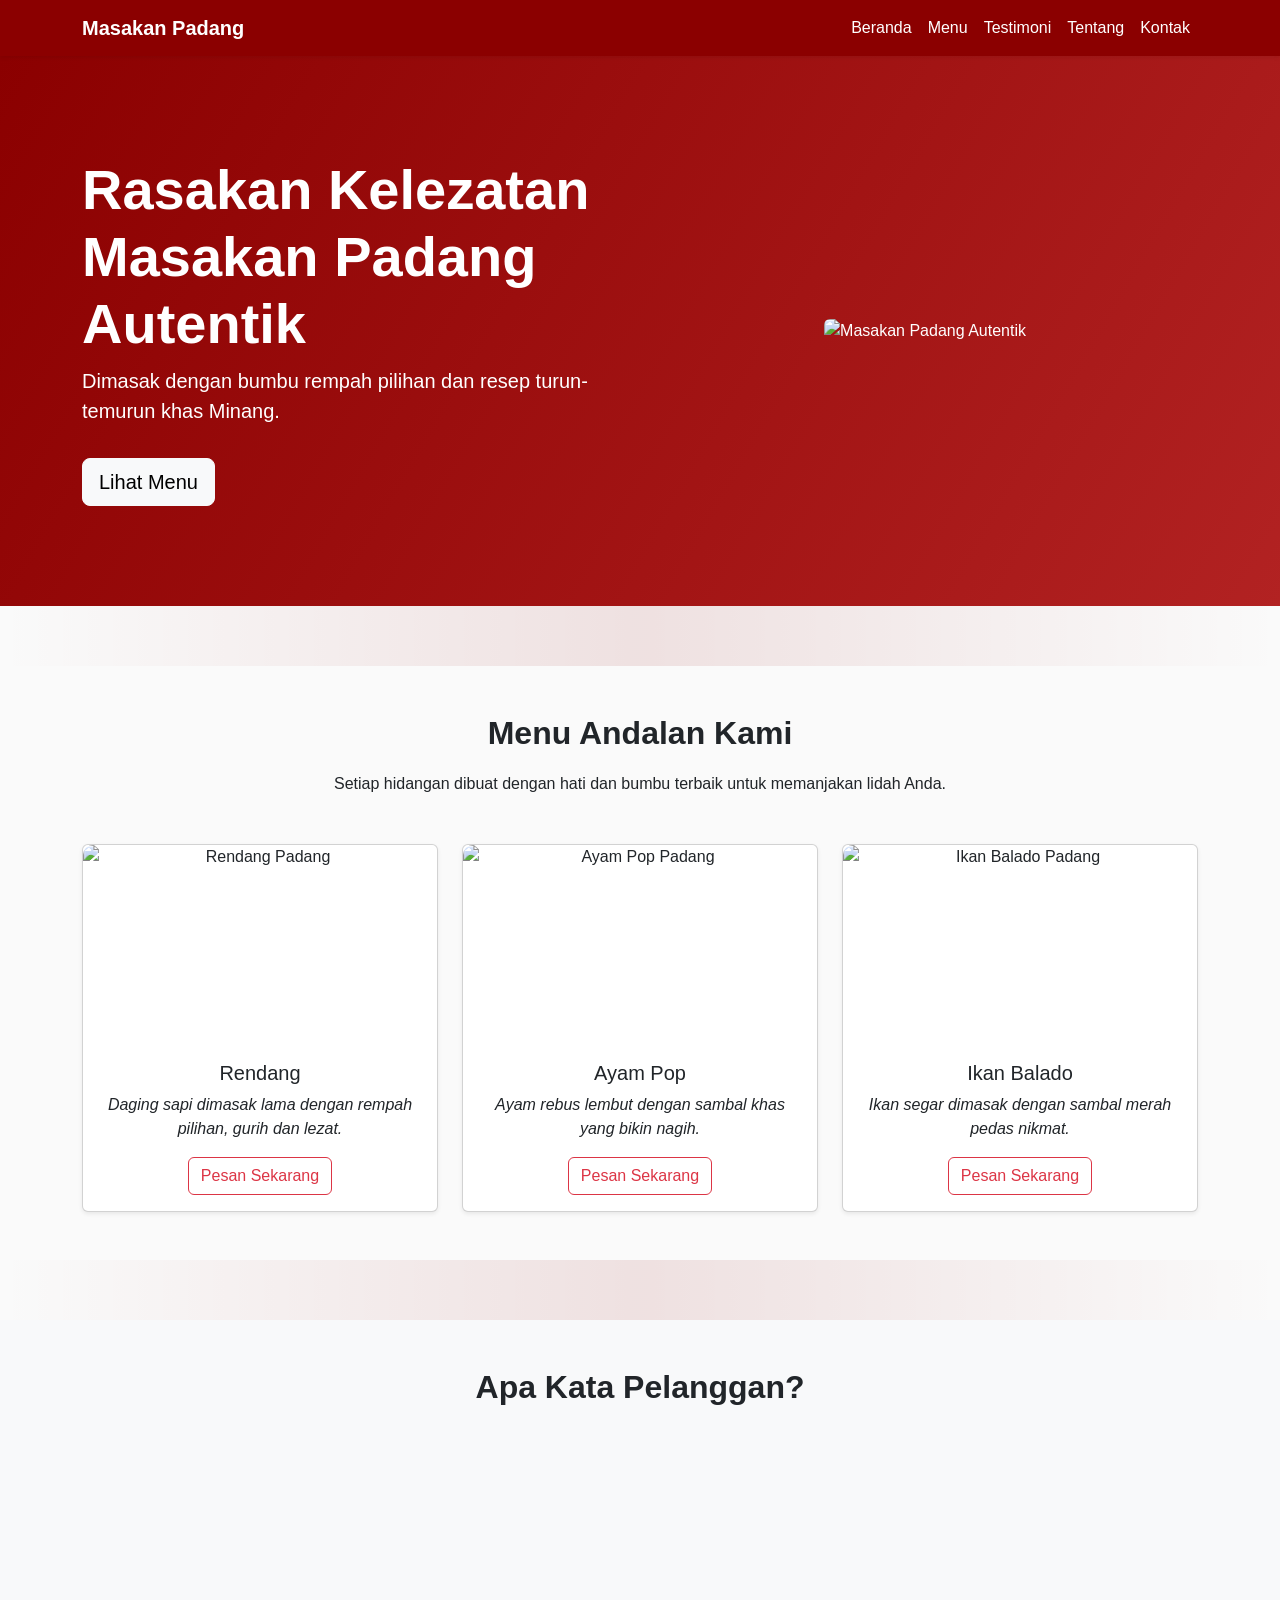
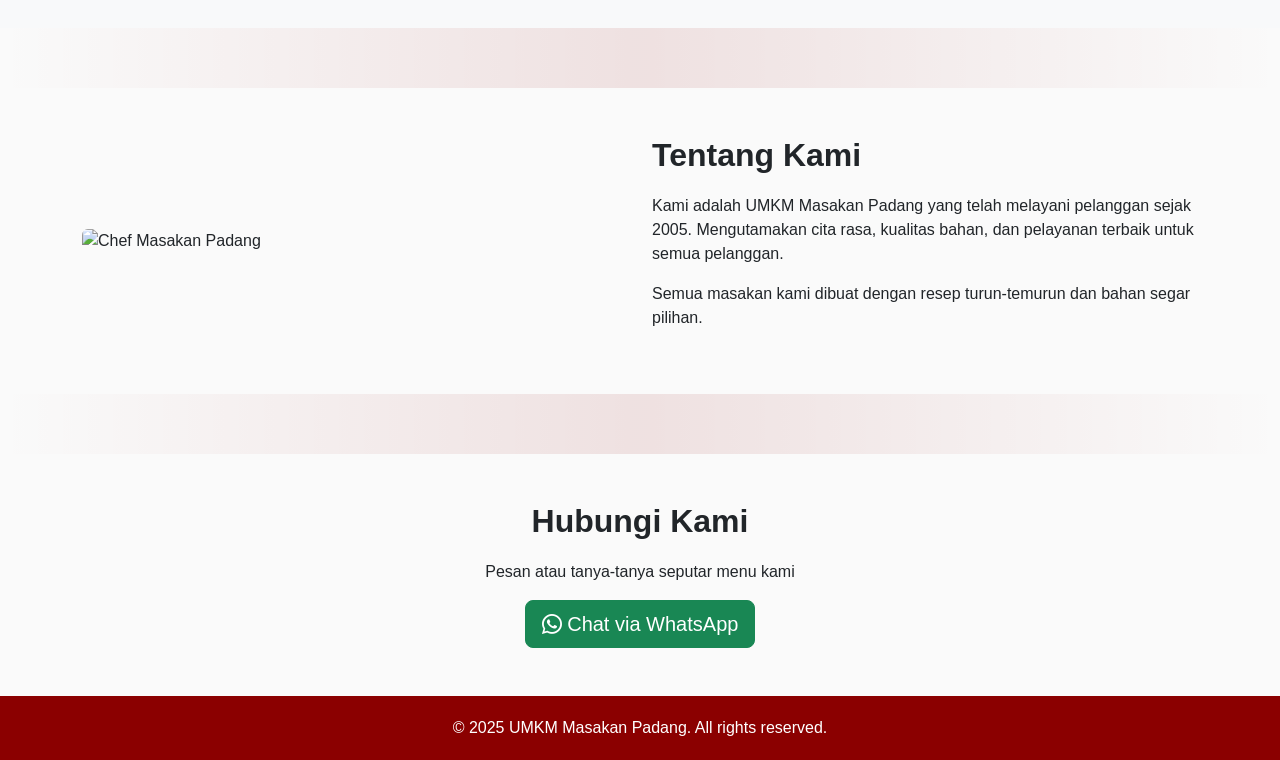
==== index.html @ 0a202708 "FRST COMMIT" ====
<!DOCTYPE html>
<html lang="id">
<head>
  <meta charset="UTF-8" />
  <meta name="viewport" content="width=device-width, initial-scale=1.0" />
  <title>Masakan Padang</title>

  <!-- Bootstrap CSS -->
  <link href="https://cdn.jsdelivr.net/npm/bootstrap@5.3.2/dist/css/bootstrap.min.css" rel="stylesheet" />
  <!-- Bootstrap Icons -->
  <link href="https://cdn.jsdelivr.net/npm/bootstrap-icons@1.11.1/font/bootstrap-icons.css" rel="stylesheet">
  <!-- AOS CSS -->
  <link href="https://cdn.jsdelivr.net/npm/aos@2.3.4/dist/aos.css" rel="stylesheet">

  <style>
    html, body {
      overflow-x: hidden;
      scroll-behavior: smooth;
    }

    body {
      font-family: "Segoe UI", Tahoma, Geneva, Verdana, sans-serif;
      background-color: #fafafa;
    }

    /* Navbar */
    .navbar {
      background-color: #8b0000;
    }
    .navbar-brand, .nav-link {
      color: #fff !important;
      font-weight: 500;
    }
    .navbar-nav .nav-link:hover {
      color: #ffd700 !important;
    }

    /* Hero */
    .hero {
      padding: 100px 0;
      background: linear-gradient(120deg, #8b0000, #b22222);
      color: white;
    }
    .hero img {
      animation: float 4s ease-in-out infinite;
    }
    @keyframes float {
      0% { transform: translateY(0); }
      50% { transform: translateY(-15px); }
      100% { transform: translateY(0); }
    }

    /* Section Title */
    .section-title {
      font-weight: 700;
      margin-bottom: 20px;
    }

    /* Menu Card */
    .menu-card {
      transition: transform 0.3s ease, box-shadow 0.3s ease;
    }
    .menu-card:hover {
      transform: translateY(-10px);
      box-shadow: 0 10px 20px rgba(0,0,0,0.2);
    }
    .menu-card img {
      border-radius: 10px;
      object-fit: cover;
      height: 200px;
    }

    /* Testimoni */
    .card p {
      font-style: italic;
    }

    /* Footer */
    footer {
      background-color: #8b0000;
      color: white;
      padding: 20px 0;
      text-align: center;
    }

    /* Section Divider */
    .divider {
      height: 60px;
      background: linear-gradient(to right, transparent, rgba(139, 0, 0, 0.1), transparent);
    }

    /* Floating WhatsApp Button */
    .wa-floating {
  position: fixed;
  bottom: 20px;
  right: 20px;
  background-color: #25d366;
  color: white;
  font-size: 28px;
  width: 55px;
  height: 55px;
  border-radius: 50%;
  display: flex;
  align-items: center;
  justify-content: center;
  box-shadow: 0 4px 12px rgba(0,0,0,0.2);
  text-decoration: none;
  z-index: 9999;
  opacity: 0;
  transform: translateY(20px);
  transition: all 0.3s ease;
}

/* Hover effect */
.wa-floating:hover {
  background-color: #20b858;
  transform: scale(1.05);
}

/* Tampilkan tombol */
.wa-floating.show {
  opacity: 1;
  transform: translateY(0);
}

/* Responsif */
@media (max-width: 576px) {
  .wa-floating {
    width: 48px;
    height: 48px;
    font-size: 24px;
    bottom: 15px;
    right: 15px;
  }
}
  </style>
</head>
<body>

<!-- Navbar -->
<nav class="navbar navbar-expand-lg navbar-dark shadow-sm sticky-top">
  <div class="container">
    <a class="navbar-brand fw-bold" href="#home">Masakan Padang</a>
    <button class="navbar-toggler" type="button" data-bs-toggle="collapse" data-bs-target="#navbarNav">
      <span class="navbar-toggler-icon"></span>
    </button>
    <div class="collapse navbar-collapse" id="navbarNav">
      <ul class="navbar-nav ms-auto">
        <li class="nav-item"><a class="nav-link" href="#home">Beranda</a></li>
        <li class="nav-item"><a class="nav-link" href="#menu">Menu</a></li>
        <li class="nav-item"><a class="nav-link" href="#testimoni">Testimoni</a></li>
        <li class="nav-item"><a class="nav-link" href="#about">Tentang</a></li>
        <li class="nav-item"><a class="nav-link" href="#contact">Kontak</a></li>
      </ul>
    </div>
  </div>
</nav>

<!-- Hero Section -->
<section class="hero text-center" id="home">
  <div class="container">
    <div class="row align-items-center">
      <div class="col-lg-6 text-lg-start" data-aos="fade-up">
        <h1 class="fw-bold display-4">Rasakan Kelezatan Masakan Padang Autentik</h1>
        <p class="lead">Dimasak dengan bumbu rempah pilihan dan resep turun-temurun khas Minang.</p>
        <a href="#menu" class="btn btn-light btn-lg mt-3">Lihat Menu</a>
      </div>
      <div class="col-lg-6 mt-4 mt-lg-0" data-aos="fade-up" data-aos-delay="200">
        <img src="https://media.indozone.id/crop/photo/p2/94/2025/04/10/download-1241873040.jpg" alt="Masakan Padang Autentik" class="img-fluid rounded" loading="lazy" />
      </div>
    </div>
  </div>
</section>

<div class="divider"></div>

<!-- Menu Section -->
<section class="py-5" id="menu">
  <div class="container text-center">
    <h2 class="section-title" data-aos="fade-up">Menu Andalan Kami</h2>
    <p class="mb-5" data-aos="fade-up" data-aos-delay="150">Setiap hidangan dibuat dengan hati dan bumbu terbaik untuk memanjakan lidah Anda.</p>
    <div class="row g-4">
      <div class="col-md-4" data-aos="zoom-in">
        <div class="card menu-card shadow-sm">
          <img src="https://www.dapurkobe.co.id/wp-content/uploads/rendang-daging.jpg" class="card-img-top" alt="Rendang Padang" loading="lazy" />
          <div class="card-body">
            <h5 class="card-title">Rendang</h5>
            <p class="card-text">Daging sapi dimasak lama dengan rempah pilihan, gurih dan lezat.</p>
            <a href="https://wa.me/628123456789?text=Halo%20saya%20ingin%20pesan%20Rendang" target="_blank" class="btn btn-outline-danger">Pesan Sekarang</a>
          </div>
        </div>
      </div>
      <div class="col-md-4" data-aos="zoom-in" data-aos-delay="200">
        <div class="card menu-card shadow-sm">
          <img src="https://www.olx.co.id/news/wp-content/uploads/2024/07/shutterstock_2208245599-scaled.jpg" class="card-img-top" alt="Ayam Pop Padang" loading="lazy" />
          <div class="card-body">
            <h5 class="card-title">Ayam Pop</h5>
            <p class="card-text">Ayam rebus lembut dengan sambal khas yang bikin nagih.</p>
            <a href="https://wa.me/628123456789?text=Halo%20saya%20ingin%20pesan%20Ayam%20Pop" target="_blank" class="btn btn-outline-danger">Pesan Sekarang</a>
          </div>
        </div>
      </div>
      <div class="col-md-4" data-aos="zoom-in" data-aos-delay="400">
        <div class="card menu-card shadow-sm">
          <img src="https://howtobali.com/food/wp-content/uploads/sites/5/2022/05/how-bali-traditional-indonesian-culinary-food-makanan-balado-fish-800x600-1.jpg" class="card-img-top" alt="Ikan Balado Padang" loading="lazy" />
          <div class="card-body">
            <h5 class="card-title">Ikan Balado</h5>
            <p class="card-text">Ikan segar dimasak dengan sambal merah pedas nikmat.</p>
            <a href="https://wa.me/628123456789?text=Halo%20saya%20ingin%20pesan%20Ikan%20Balado" target="_blank" class="btn btn-outline-danger">Pesan Sekarang</a>
          </div>
        </div>
      </div>
    </div>
  </div>
</section>

<div class="divider"></div>

<!-- Testimoni Section -->
<section class="py-5 bg-light" id="testimoni">
  <div class="container text-center">
    <h2 class="section-title" data-aos="fade-up">Apa Kata Pelanggan?</h2>
    <div class="row g-4 mt-4">
      <div class="col-md-4" data-aos="flip-left">
        <div class="card shadow-sm p-3">
          <p>"Rasanya autentik banget, bikin kangen kampung halaman."</p>
          <h6 class="fw-bold">- Andi</h6>
        </div>
      </div>
      <div class="col-md-4" data-aos="flip-left" data-aos-delay="200">
        <div class="card shadow-sm p-3">
          <p>"Rendangnya juara! Empuk dan bumbunya meresap sempurna."</p>
          <h6 class="fw-bold">- Siti</h6>
        </div>
      </div>
      <div class="col-md-4" data-aos="flip-left" data-aos-delay="400">
        <div class="card shadow-sm p-3">
          <p>"Pelayanan cepat, harga terjangkau, rasa bintang lima."</p>
          <h6 class="fw-bold">- Budi</h6>
        </div>
      </div>
    </div>
  </div>
</section>

<div class="divider"></div>

<!-- About Section -->
<section class="py-5" id="about">
  <div class="container">
    <div class="row align-items-center">
      <div class="col-lg-6 mb-4 mb-lg-0" data-aos="fade-up">
        <img src="https://venuemagz.com/wp-content/uploads/2023/03/Menara-Peninsula-Hotel-scaled-800x533_c.jpg" alt="Chef Masakan Padang" class="img-fluid rounded" loading="lazy" />
      </div>
      <div class="col-lg-6" data-aos="fade-up" data-aos-delay="200">
        <h2 class="section-title">Tentang Kami</h2>
        <p>Kami adalah UMKM Masakan Padang yang telah melayani pelanggan sejak 2005. Mengutamakan cita rasa, kualitas bahan, dan pelayanan terbaik untuk semua pelanggan.</p>
        <p>Semua masakan kami dibuat dengan resep turun-temurun dan bahan segar pilihan.</p>
      </div>
    </div>
  </div>
</section>

<div class="divider"></div>

<!-- Contact Section -->
<section class="py-5" id="contact">
  <div class="container text-center">
    <h2 class="section-title" data-aos="fade-up">Hubungi Kami</h2>
    <p data-aos="fade-up" data-aos-delay="200">Pesan atau tanya-tanya seputar menu kami</p>
    <a href="https://wa.me/628123456789" class="btn btn-success btn-lg" target="_blank" data-aos="zoom-in">
      <i class="bi bi-whatsapp"></i> Chat via WhatsApp
    </a>
  </div>
</section>

<!-- Footer -->
<footer>
  <p class="mb-0">&copy; 2025 UMKM Masakan Padang. All rights reserved.</p>
</footer>

<!-- Floating WhatsApp Icon -->
<a href="https://wa.me/628123456789" 
   class="wa-floating" 
   target="_blank" 
   aria-label="WhatsApp Chat" 
   id="waButton">
  <i class="bi bi-whatsapp"></i>
</a>

<!-- Script -->
<script src="https://cdn.jsdelivr.net/npm/bootstrap@5.3.2/dist/js/bootstrap.bundle.min.js"></script>
<script src="https://cdn.jsdelivr.net/npm/aos@2.3.4/dist/aos.js"></script>
<script>
  // Inisialisasi AOS
  AOS.init({
    duration: 1000,
    once: false
  });

  // Ambil elemen
const waButton = document.getElementById('waButton');
const heroSection = document.querySelector('.hero');

// Fungsi cek posisi scroll
function toggleWAButton() {
  const heroBottom = heroSection.offsetTop + heroSection.offsetHeight;
  if (window.scrollY > heroBottom - 80) {
    waButton.classList.add('show'); // muncul
  } else {
    waButton.classList.remove('show'); // sembunyi
  }
}

// Jalankan saat scroll & saat load
window.addEventListener('scroll', toggleWAButton);
window.addEventListener('load', toggleWAButton);
</script>
</body>
</html>
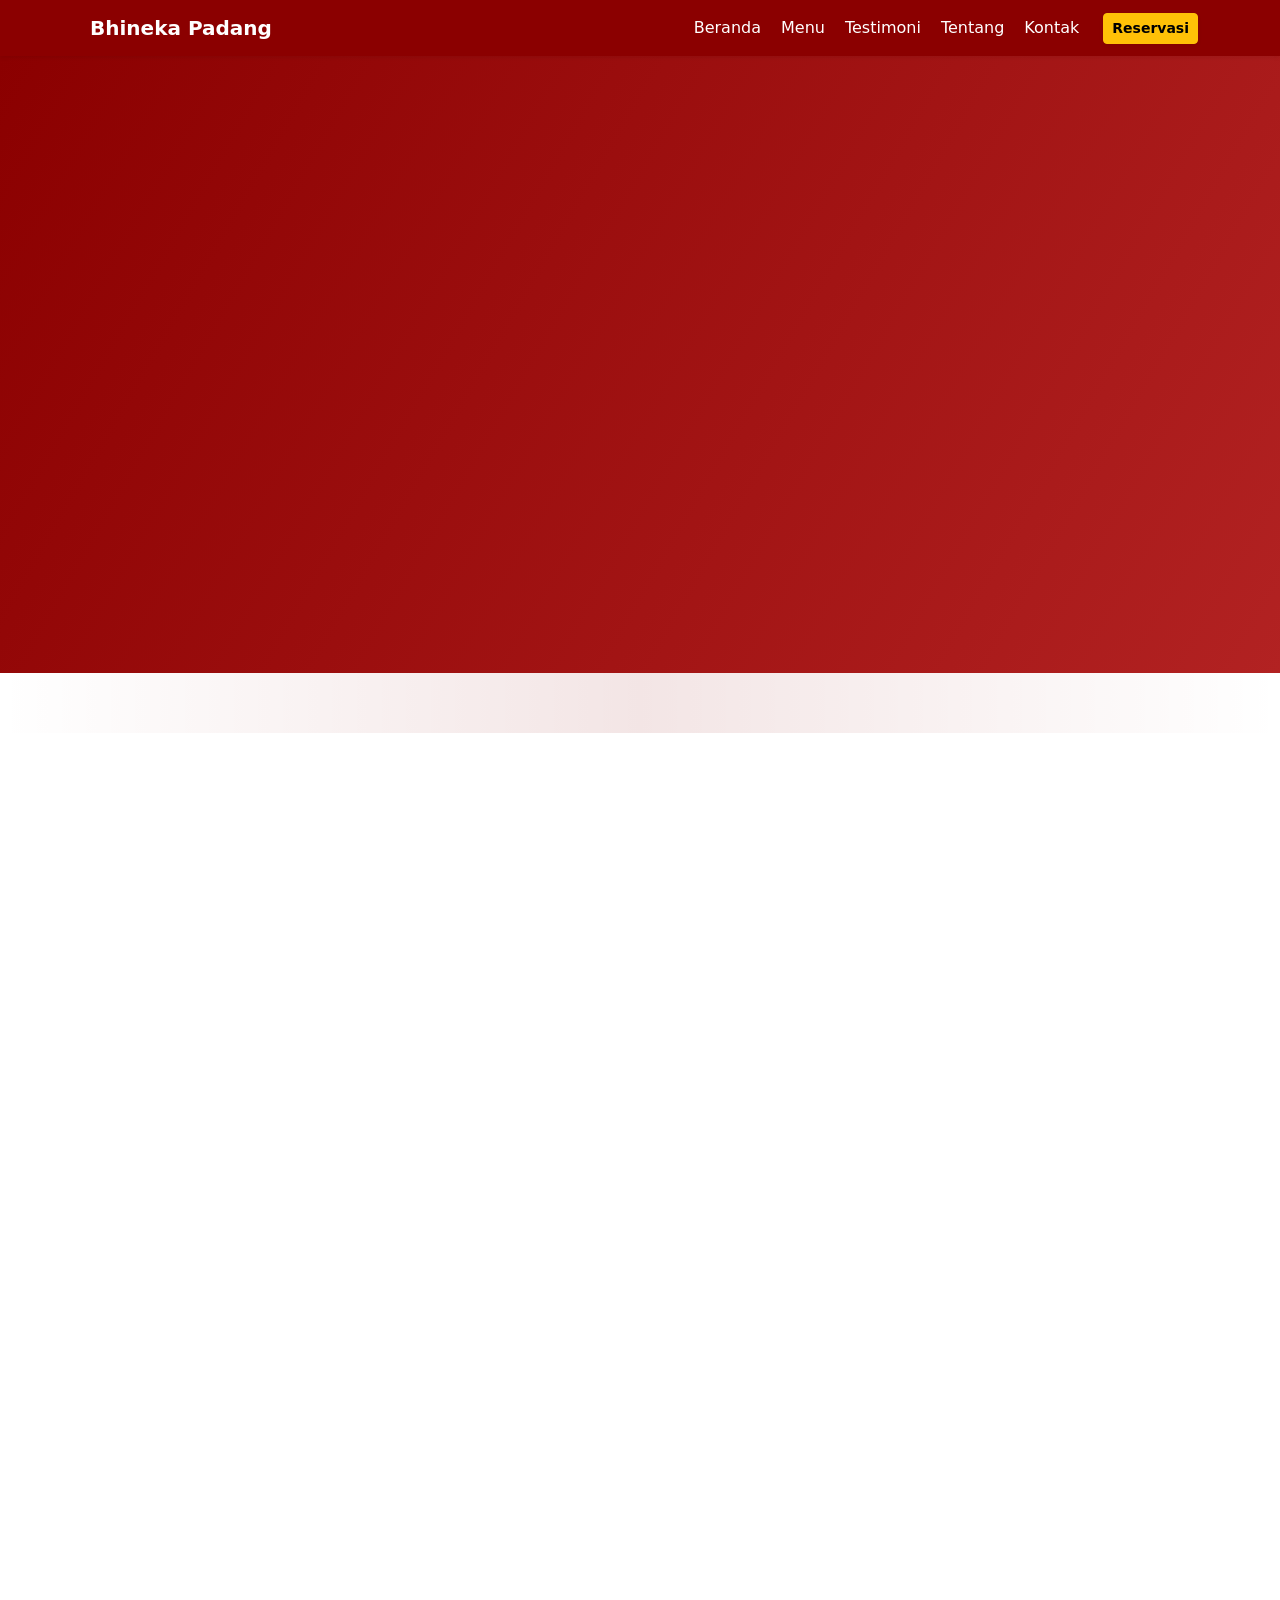
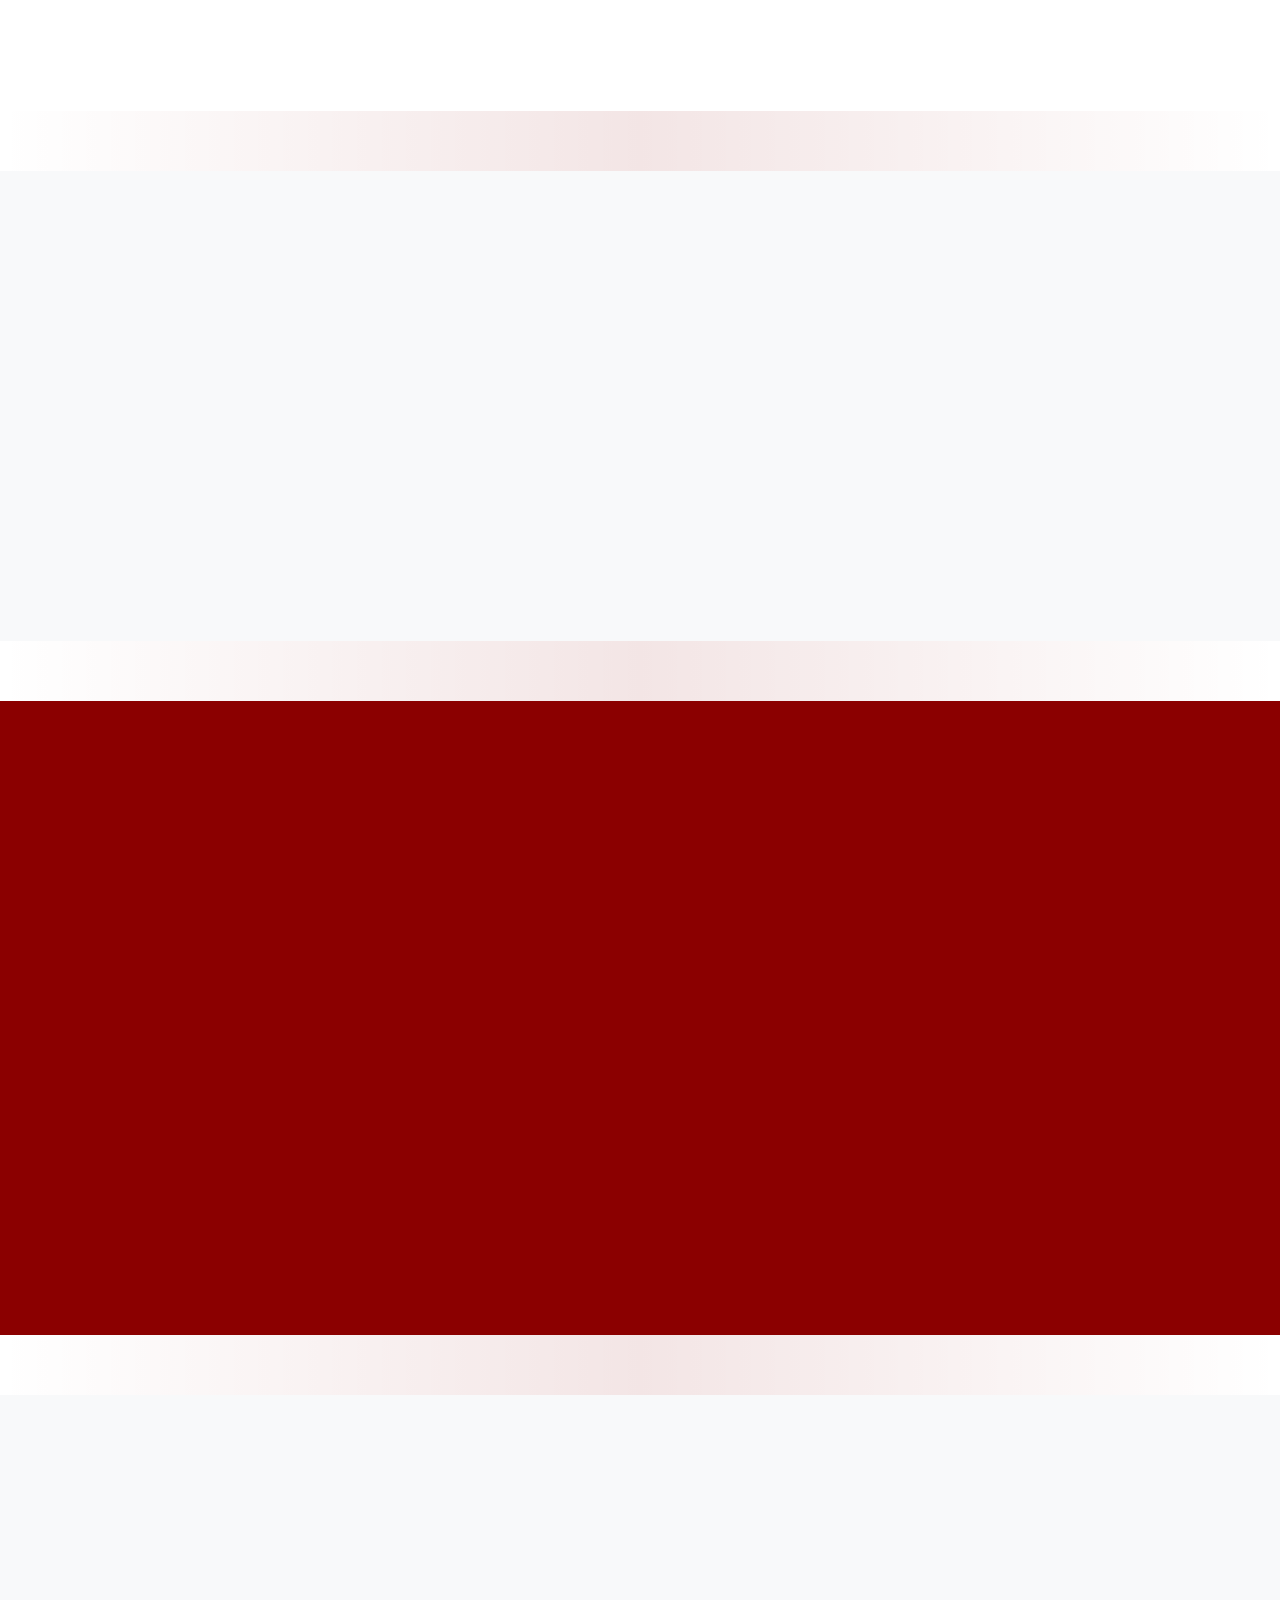
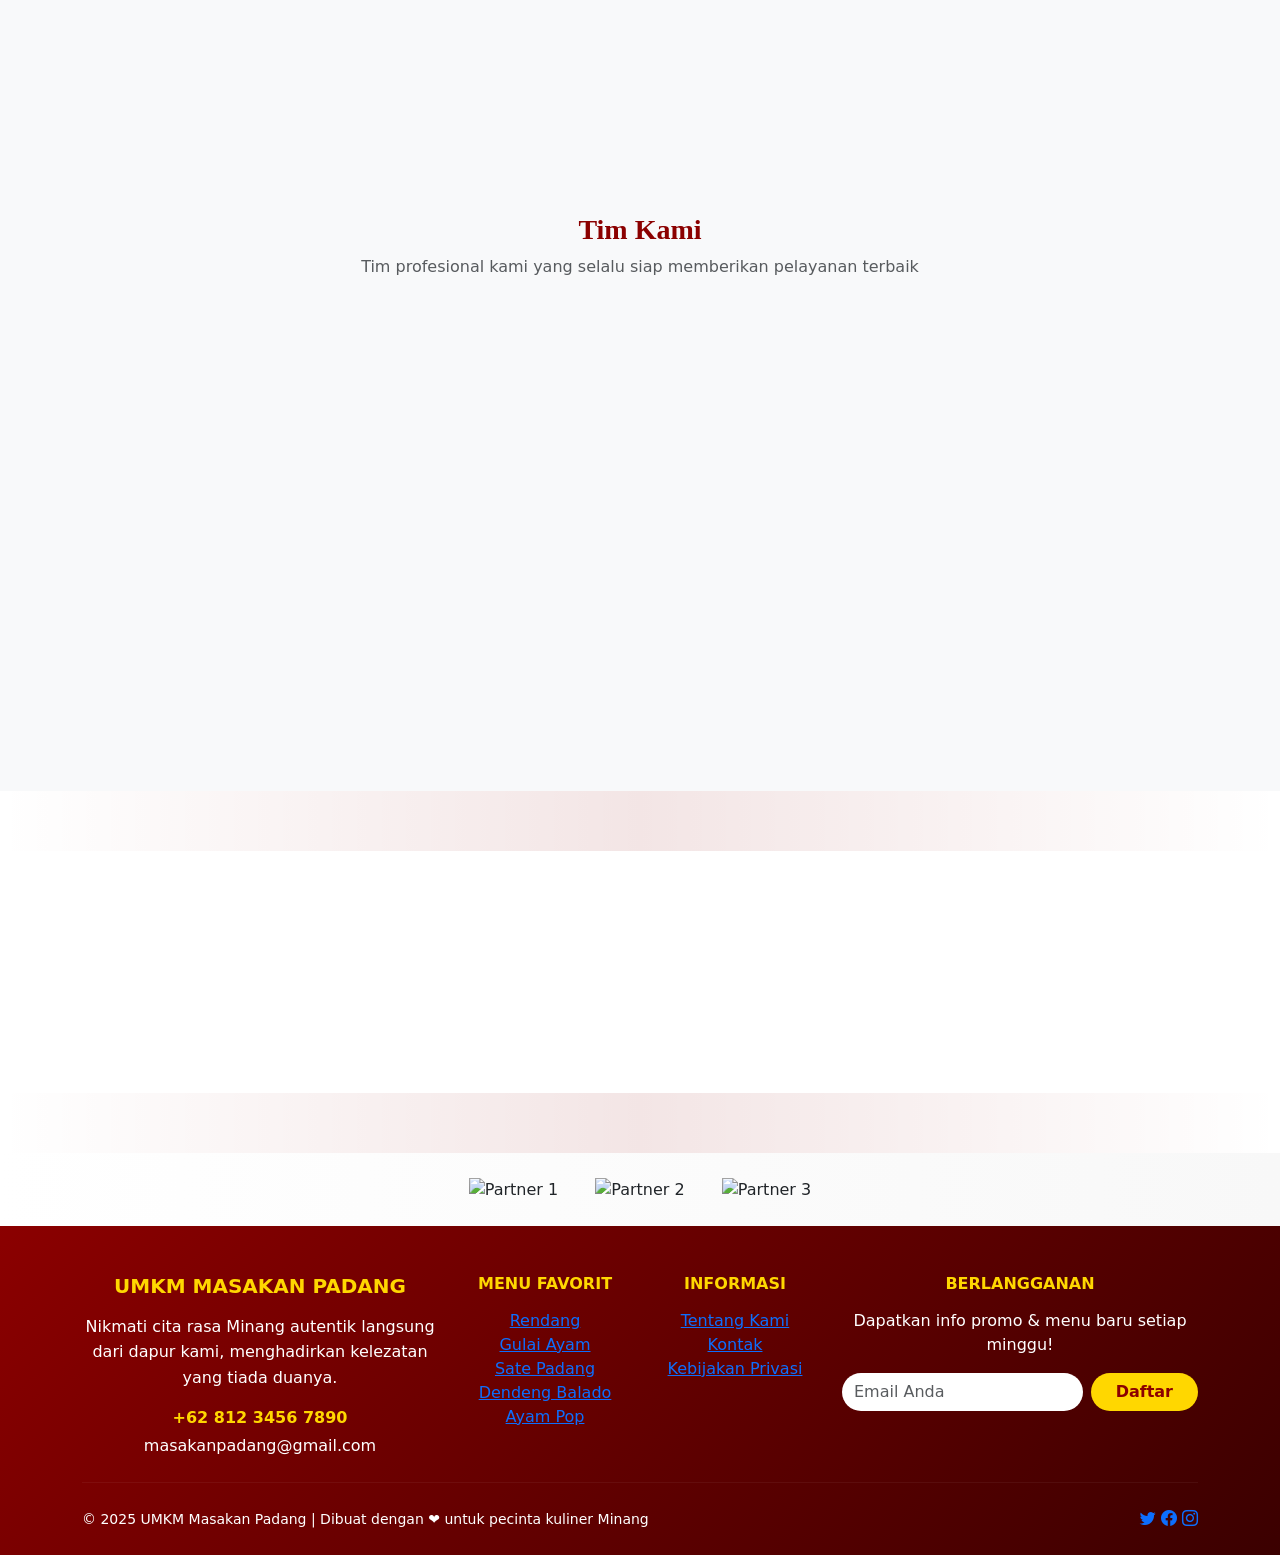
==== commit 0ada7131: "Create index.html" ====
--- a/index.html
+++ b/index.html
@@ -1,320 +1,506 @@
-<!DOCTYPE html>
-<html lang="id">
-<head>
-  <meta charset="UTF-8" />
-  <meta name="viewport" content="width=device-width, initial-scale=1.0" />
-  <title>Masakan Padang</title>
-
-  <!-- Bootstrap CSS -->
-  <link href="https://cdn.jsdelivr.net/npm/bootstrap@5.3.2/dist/css/bootstrap.min.css" rel="stylesheet" />
-  <!-- Bootstrap Icons -->
-  <link href="https://cdn.jsdelivr.net/npm/bootstrap-icons@1.11.1/font/bootstrap-icons.css" rel="stylesheet">
-  <!-- AOS CSS -->
-  <link href="https://cdn.jsdelivr.net/npm/aos@2.3.4/dist/aos.css" rel="stylesheet">
-
-  <style>
-    html, body {
-      overflow-x: hidden;
-      scroll-behavior: smooth;
-    }
-
-    body {
-      font-family: "Segoe UI", Tahoma, Geneva, Verdana, sans-serif;
-      background-color: #fafafa;
-    }
-
-    /* Navbar */
-    .navbar {
-      background-color: #8b0000;
-    }
-    .navbar-brand, .nav-link {
-      color: #fff !important;
-      font-weight: 500;
-    }
-    .navbar-nav .nav-link:hover {
-      color: #ffd700 !important;
-    }
-
-    /* Hero */
-    .hero {
-      padding: 100px 0;
-      background: linear-gradient(120deg, #8b0000, #b22222);
-      color: white;
-    }
-    .hero img {
-      animation: float 4s ease-in-out infinite;
-    }
-    @keyframes float {
-      0% { transform: translateY(0); }
-      50% { transform: translateY(-15px); }
-      100% { transform: translateY(0); }
-    }
-
-    /* Section Title */
-    .section-title {
-      font-weight: 700;
-      margin-bottom: 20px;
-    }
-
-    /* Menu Card */
-    .menu-card {
-      transition: transform 0.3s ease, box-shadow 0.3s ease;
-    }
-    .menu-card:hover {
-      transform: translateY(-10px);
-      box-shadow: 0 10px 20px rgba(0,0,0,0.2);
-    }
-    .menu-card img {
-      border-radius: 10px;
-      object-fit: cover;
-      height: 200px;
-    }
-
-    /* Testimoni */
-    .card p {
-      font-style: italic;
-    }
-
-    /* Footer */
-    footer {
-      background-color: #8b0000;
-      color: white;
-      padding: 20px 0;
-      text-align: center;
-    }
-
-    /* Section Divider */
-    .divider {
-      height: 60px;
-      background: linear-gradient(to right, transparent, rgba(139, 0, 0, 0.1), transparent);
-    }
-
-    /* Floating WhatsApp Button */
-    .wa-floating {
-  position: fixed;
-  bottom: 20px;
-  right: 20px;
-  background-color: #25d366;
-  color: white;
-  font-size: 28px;
-  width: 55px;
-  height: 55px;
-  border-radius: 50%;
-  display: flex;
-  align-items: center;
-  justify-content: center;
-  box-shadow: 0 4px 12px rgba(0,0,0,0.2);
-  text-decoration: none;
-  z-index: 9999;
-  opacity: 0;
-  transform: translateY(20px);
-  transition: all 0.3s ease;
-}
-
-/* Hover effect */
-.wa-floating:hover {
-  background-color: #20b858;
-  transform: scale(1.05);
-}
-
-/* Tampilkan tombol */
-.wa-floating.show {
-  opacity: 1;
-  transform: translateY(0);
-}
-
-/* Responsif */
-@media (max-width: 576px) {
-  .wa-floating {
-    width: 48px;
-    height: 48px;
-    font-size: 24px;
-    bottom: 15px;
-    right: 15px;
-  }
-}
-  </style>
-</head>
-<body>
-
-<!-- Navbar -->
-<nav class="navbar navbar-expand-lg navbar-dark shadow-sm sticky-top">
-  <div class="container">
-    <a class="navbar-brand fw-bold" href="#home">Masakan Padang</a>
-    <button class="navbar-toggler" type="button" data-bs-toggle="collapse" data-bs-target="#navbarNav">
-      <span class="navbar-toggler-icon"></span>
-    </button>
-    <div class="collapse navbar-collapse" id="navbarNav">
-      <ul class="navbar-nav ms-auto">
-        <li class="nav-item"><a class="nav-link" href="#home">Beranda</a></li>
-        <li class="nav-item"><a class="nav-link" href="#menu">Menu</a></li>
-        <li class="nav-item"><a class="nav-link" href="#testimoni">Testimoni</a></li>
-        <li class="nav-item"><a class="nav-link" href="#about">Tentang</a></li>
-        <li class="nav-item"><a class="nav-link" href="#contact">Kontak</a></li>
-      </ul>
-    </div>
-  </div>
-</nav>
-
-<!-- Hero Section -->
-<section class="hero text-center" id="home">
-  <div class="container">
-    <div class="row align-items-center">
-      <div class="col-lg-6 text-lg-start" data-aos="fade-up">
-        <h1 class="fw-bold display-4">Rasakan Kelezatan Masakan Padang Autentik</h1>
-        <p class="lead">Dimasak dengan bumbu rempah pilihan dan resep turun-temurun khas Minang.</p>
-        <a href="#menu" class="btn btn-light btn-lg mt-3">Lihat Menu</a>
-      </div>
-      <div class="col-lg-6 mt-4 mt-lg-0" data-aos="fade-up" data-aos-delay="200">
-        <img src="https://media.indozone.id/crop/photo/p2/94/2025/04/10/download-1241873040.jpg" alt="Masakan Padang Autentik" class="img-fluid rounded" loading="lazy" />
-      </div>
-    </div>
-  </div>
-</section>
-
-<div class="divider"></div>
-
-<!-- Menu Section -->
-<section class="py-5" id="menu">
-  <div class="container text-center">
-    <h2 class="section-title" data-aos="fade-up">Menu Andalan Kami</h2>
-    <p class="mb-5" data-aos="fade-up" data-aos-delay="150">Setiap hidangan dibuat dengan hati dan bumbu terbaik untuk memanjakan lidah Anda.</p>
-    <div class="row g-4">
-      <div class="col-md-4" data-aos="zoom-in">
-        <div class="card menu-card shadow-sm">
-          <img src="https://www.dapurkobe.co.id/wp-content/uploads/rendang-daging.jpg" class="card-img-top" alt="Rendang Padang" loading="lazy" />
-          <div class="card-body">
-            <h5 class="card-title">Rendang</h5>
-            <p class="card-text">Daging sapi dimasak lama dengan rempah pilihan, gurih dan lezat.</p>
-            <a href="https://wa.me/628123456789?text=Halo%20saya%20ingin%20pesan%20Rendang" target="_blank" class="btn btn-outline-danger">Pesan Sekarang</a>
-          </div>
-        </div>
-      </div>
-      <div class="col-md-4" data-aos="zoom-in" data-aos-delay="200">
-        <div class="card menu-card shadow-sm">
-          <img src="https://www.olx.co.id/news/wp-content/uploads/2024/07/shutterstock_2208245599-scaled.jpg" class="card-img-top" alt="Ayam Pop Padang" loading="lazy" />
-          <div class="card-body">
-            <h5 class="card-title">Ayam Pop</h5>
-            <p class="card-text">Ayam rebus lembut dengan sambal khas yang bikin nagih.</p>
-            <a href="https://wa.me/628123456789?text=Halo%20saya%20ingin%20pesan%20Ayam%20Pop" target="_blank" class="btn btn-outline-danger">Pesan Sekarang</a>
-          </div>
-        </div>
-      </div>
-      <div class="col-md-4" data-aos="zoom-in" data-aos-delay="400">
-        <div class="card menu-card shadow-sm">
-          <img src="https://howtobali.com/food/wp-content/uploads/sites/5/2022/05/how-bali-traditional-indonesian-culinary-food-makanan-balado-fish-800x600-1.jpg" class="card-img-top" alt="Ikan Balado Padang" loading="lazy" />
-          <div class="card-body">
-            <h5 class="card-title">Ikan Balado</h5>
-            <p class="card-text">Ikan segar dimasak dengan sambal merah pedas nikmat.</p>
-            <a href="https://wa.me/628123456789?text=Halo%20saya%20ingin%20pesan%20Ikan%20Balado" target="_blank" class="btn btn-outline-danger">Pesan Sekarang</a>
-          </div>
-        </div>
-      </div>
-    </div>
-  </div>
-</section>
-
-<div class="divider"></div>
-
-<!-- Testimoni Section -->
-<section class="py-5 bg-light" id="testimoni">
-  <div class="container text-center">
-    <h2 class="section-title" data-aos="fade-up">Apa Kata Pelanggan?</h2>
-    <div class="row g-4 mt-4">
-      <div class="col-md-4" data-aos="flip-left">
-        <div class="card shadow-sm p-3">
-          <p>"Rasanya autentik banget, bikin kangen kampung halaman."</p>
-          <h6 class="fw-bold">- Andi</h6>
-        </div>
-      </div>
-      <div class="col-md-4" data-aos="flip-left" data-aos-delay="200">
-        <div class="card shadow-sm p-3">
-          <p>"Rendangnya juara! Empuk dan bumbunya meresap sempurna."</p>
-          <h6 class="fw-bold">- Siti</h6>
-        </div>
-      </div>
-      <div class="col-md-4" data-aos="flip-left" data-aos-delay="400">
-        <div class="card shadow-sm p-3">
-          <p>"Pelayanan cepat, harga terjangkau, rasa bintang lima."</p>
-          <h6 class="fw-bold">- Budi</h6>
-        </div>
-      </div>
-    </div>
-  </div>
-</section>
-
-<div class="divider"></div>
-
-<!-- About Section -->
-<section class="py-5" id="about">
-  <div class="container">
-    <div class="row align-items-center">
-      <div class="col-lg-6 mb-4 mb-lg-0" data-aos="fade-up">
-        <img src="https://venuemagz.com/wp-content/uploads/2023/03/Menara-Peninsula-Hotel-scaled-800x533_c.jpg" alt="Chef Masakan Padang" class="img-fluid rounded" loading="lazy" />
-      </div>
-      <div class="col-lg-6" data-aos="fade-up" data-aos-delay="200">
-        <h2 class="section-title">Tentang Kami</h2>
-        <p>Kami adalah UMKM Masakan Padang yang telah melayani pelanggan sejak 2005. Mengutamakan cita rasa, kualitas bahan, dan pelayanan terbaik untuk semua pelanggan.</p>
-        <p>Semua masakan kami dibuat dengan resep turun-temurun dan bahan segar pilihan.</p>
-      </div>
-    </div>
-  </div>
-</section>
-
-<div class="divider"></div>
-
-<!-- Contact Section -->
-<section class="py-5" id="contact">
-  <div class="container text-center">
-    <h2 class="section-title" data-aos="fade-up">Hubungi Kami</h2>
-    <p data-aos="fade-up" data-aos-delay="200">Pesan atau tanya-tanya seputar menu kami</p>
-    <a href="https://wa.me/628123456789" class="btn btn-success btn-lg" target="_blank" data-aos="zoom-in">
-      <i class="bi bi-whatsapp"></i> Chat via WhatsApp
-    </a>
-  </div>
-</section>
-
-<!-- Footer -->
-<footer>
-  <p class="mb-0">&copy; 2025 UMKM Masakan Padang. All rights reserved.</p>
-</footer>
-
-<!-- Floating WhatsApp Icon -->
-<a href="https://wa.me/628123456789" 
-   class="wa-floating" 
-   target="_blank" 
-   aria-label="WhatsApp Chat" 
-   id="waButton">
-  <i class="bi bi-whatsapp"></i>
-</a>
-
-<!-- Script -->
-<script src="https://cdn.jsdelivr.net/npm/bootstrap@5.3.2/dist/js/bootstrap.bundle.min.js"></script>
-<script src="https://cdn.jsdelivr.net/npm/aos@2.3.4/dist/aos.js"></script>
-<script>
-  // Inisialisasi AOS
-  AOS.init({
-    duration: 1000,
-    once: false
-  });
-
-  // Ambil elemen
-const waButton = document.getElementById('waButton');
-const heroSection = document.querySelector('.hero');
-
-// Fungsi cek posisi scroll
-function toggleWAButton() {
-  const heroBottom = heroSection.offsetTop + heroSection.offsetHeight;
-  if (window.scrollY > heroBottom - 80) {
-    waButton.classList.add('show'); // muncul
-  } else {
-    waButton.classList.remove('show'); // sembunyi
-  }
-}
-
-// Jalankan saat scroll & saat load
-window.addEventListener('scroll', toggleWAButton);
-window.addEventListener('load', toggleWAButton);
-</script>
-</body>
-</html>
+<!DOCTYPE html>
+<html lang="id">
+  <head>
+    <meta charset="UTF-8" />
+    <meta name="viewport" content="width=device-width, initial-scale=1.0" />
+    <title>Bhineka Padang Restaurant</title>
+    <link rel="stylesheet" href="assets/css/style.css">
+    <!-- Bootstrap CSS -->
+    <link href="https://cdn.jsdelivr.net/npm/bootstrap@5.3.2/dist/css/bootstrap.min.css" rel="stylesheet" />
+    <!-- Bootstrap Icons -->
+    <link href="https://cdn.jsdelivr.net/npm/bootstrap-icons@1.11.1/font/bootstrap-icons.css" rel="stylesheet">
+    <!-- AOS CSS -->
+    <link href="https://cdn.jsdelivr.net/npm/aos@2.3.4/dist/aos.css" rel="stylesheet">
+</head>
+<body>
+
+<!-- Navbar -->
+<nav class="navbar navbar-expand-lg navbar-dark shadow-sm sticky-top glass-navbar">
+  <div class="container">
+    <a class="navbar-brand fw-bold d-flex align-items-center" href="#home">
+      <i class="fas fa-utensils me-2"></i> Bhineka Padang
+    </a>
+    <button class="navbar-toggler" type="button" data-bs-toggle="collapse" data-bs-target="#navbarNav">
+      <span class="navbar-toggler-icon"></span>
+    </button>
+    <div class="collapse navbar-collapse" id="navbarNav">
+      <ul class="navbar-nav ms-auto align-items-lg-center">
+        <li class="nav-item"><a class="nav-link" href="#home"><i class="fas fa-home me-1"></i> Beranda</a></li>
+        <li class="nav-item"><a class="nav-link" href="#menu"><i class="fas fa-utensil-spoon me-1"></i> Menu</a></li>
+        <li class="nav-item"><a class="nav-link" href="#testimoni"><i class="fas fa-comment-dots me-1"></i> Testimoni</a></li>
+        <li class="nav-item"><a class="nav-link" href="#about"><i class="fas fa-info-circle me-1"></i> Tentang</a></li>
+        <li class="nav-item"><a class="nav-link" href="#contact"><i class="fas fa-envelope me-1"></i> Kontak</a></li>
+        <li class="nav-item ms-lg-3">
+          <a href="#reservation" class="btn btn-warning btn-sm fw-bold shadow-sm">Reservasi</a>
+        </li>
+      </ul>
+    </div>
+  </div>
+</nav>
+
+<!-- Hero Section -->
+<section class="hero text-center" id="home">
+  <div class="container">
+    <div class="row align-items-center">
+      <div class="col-lg-6 text-lg-start" data-aos="fade-up">
+        <h1 class="fw-bold display-4">Rasakan Kelezatan Masakan Padang Autentik</h1>
+        <p class="lead">Dimasak dengan bumbu rempah pilihan dan resep turun-temurun khas Minang.</p>
+        <a href="#menu" class="btn btn-light btn-lg mt-3">Lihat Menu</a>
+      </div>
+      <div class="col-lg-6 mt-4 mt-lg-0" data-aos="fade-up" data-aos-delay="200">
+        <img src="assets/img/menu/menu-hero-section.webp" alt="Masakan Padang Autentik" class="img-fluid rounded" loading="lazy" />
+      </div>
+    </div>
+  </div>
+</section>
+
+<div class="divider"></div>
+
+<!-- Menu Section -->
+<section class="py-5" id="menu">
+  <div class="container text-center">
+    <h2 class="section-title mb-3" data-aos="fade-up">Menu Andalan Kami</h2>
+    <p class="mb-5 text-muted" data-aos="fade-up" data-aos-delay="150">
+      Setiap hidangan dibuat dengan hati dan bumbu terbaik untuk memanjakan lidah Anda.
+    </p>
+    <div class="row g-4">
+      
+      <!-- Rendang -->
+      <div class="col-md-4" data-aos="zoom-in">
+        <div class="card menu-card shadow-lg border-0 rounded-4 overflow-hidden hover-shadow">
+          <img src="assets/img/menu/rendang.jpeg" class="card-img-top" alt="Rendang Padang" loading="lazy" />
+          <div class="card-body">
+            <h5 class="card-title fw-bold">Rendang</h5>
+            <p class="card-text text-muted">Daging sapi dimasak lama dengan rempah pilihan, gurih dan lezat.</p>
+            <a href="https://wa.me/628123456789?text=Halo%20saya%20ingin%20pesan%20Rendang" target="_blank" class="btn btn-danger w-100">Pesan Sekarang</a>
+          </div>
+        </div>
+      </div>
+
+      <!-- Ayam Pop -->
+      <div class="col-md-4" data-aos="zoom-in" data-aos-delay="200">
+        <div class="card menu-card shadow-lg border-0 rounded-4 overflow-hidden hover-shadow">
+          <img src="assets/img/menu/ayampop.jpg" class="card-img-top" alt="Ayam Pop Padang" loading="lazy" />
+          <div class="card-body">
+            <h5 class="card-title fw-bold">Ayam Pop</h5>
+            <p class="card-text text-muted">Ayam rebus lembut dengan sambal khas yang bikin nagih.</p>
+            <a href="https://wa.me/628123456789?text=Halo%20saya%20ingin%20pesan%20Ayam%20Pop" target="_blank" class="btn btn-danger w-100">Pesan Sekarang</a>
+          </div>
+        </div>
+      </div>
+
+      <!-- Ikan Balado -->
+      <div class="col-md-4" data-aos="zoom-in" data-aos-delay="400">
+        <div class="card menu-card shadow-lg border-0 rounded-4 overflow-hidden hover-shadow">
+          <img src="assets/img/menu/ikanbalado.jpg" class="card-img-top" alt="Ikan Balado Padang" loading="lazy" />
+          <div class="card-body">
+            <h5 class="card-title fw-bold">Ikan Balado</h5>
+            <p class="card-text text-muted">Ikan segar dimasak dengan sambal merah pedas nikmat.</p>
+            <a href="https://wa.me/628123456789?text=Halo%20saya%20ingin%20pesan%20Ikan%20Balado" target="_blank" class="btn btn-danger w-100">Pesan Sekarang</a>
+          </div>
+        </div>
+      </div>
+
+      <!-- Sate Padang -->
+      <div class="col-md-4" data-aos="zoom-in" data-aos-delay="600">
+        <div class="card menu-card shadow-lg border-0 rounded-4 overflow-hidden hover-shadow">
+          <img src="assets/img/menu/satepadang.webp" class="card-img-top" alt="Sate Padang" loading="lazy" />
+          <div class="card-body">
+            <h5 class="card-title fw-bold">Sate Padang</h5>
+            <p class="card-text text-muted">Sate daging sapi dengan kuah kental gurih berbumbu khas Padang.</p>
+            <a href="https://wa.me/628123456789?text=Halo%20saya%20ingin%20pesan%20Sate%20Padang" target="_blank" class="btn btn-danger w-100">Pesan Sekarang</a>
+          </div>
+        </div>
+      </div>
+
+      <!-- Gulai Ayam -->
+      <div class="col-md-4" data-aos="zoom-in" data-aos-delay="800">
+        <div class="card menu-card shadow-lg border-0 rounded-4 overflow-hidden hover-shadow">
+          <img src="assets/img/menu/gulaiayam.jpg" class="card-img-top" alt="Gulai Ayam" loading="lazy" />
+          <div class="card-body">
+            <h5 class="card-title fw-bold">Gulai Ayam</h5>
+            <p class="card-text text-muted">Ayam dimasak dalam kuah santan gurih dengan rempah melimpah.</p>
+            <a href="https://wa.me/628123456789?text=Halo%20saya%20ingin%20pesan%20Gulai%20Ayam" target="_blank" class="btn btn-danger w-100">Pesan Sekarang</a>
+          </div>
+        </div>
+      </div>
+
+      <!-- Dendeng Balado -->
+      <div class="col-md-4" data-aos="zoom-in" data-aos-delay="1000">
+        <div class="card menu-card shadow-lg border-0 rounded-4 overflow-hidden hover-shadow">
+          <img src="assets/img/menu/dendengbalado.jpg" class="card-img-top" alt="Dendeng Balado" loading="lazy" />
+          <div class="card-body">
+            <h5 class="card-title fw-bold">Dendeng Balado</h5>
+            <p class="card-text text-muted">Irisan daging tipis garing dengan sambal balado pedas nikmat.</p>
+            <a href="https://wa.me/628123456789?text=Halo%20saya%20ingin%20pesan%20Dendeng%20Balado" target="_blank" class="btn btn-danger w-100">Pesan Sekarang</a>
+          </div>
+        </div>
+      </div>
+
+    </div>
+  </div>
+</section>
+
+<div class="divider"></div>
+
+<!-- Testimoni Section -->
+<section class="py-5 bg-light" id="testimoni">
+  <div class="container text-center">
+    <h2 class="section-title mb-4" data-aos="fade-up">Apa Kata Pelanggan?</h2>
+
+    <div class="row g-4 mt-4">
+      <!-- Testimoni 1 -->
+      <div class="col-md-4" data-aos="fade-up" data-aos-delay="100">
+        <div class="card border-0 shadow-lg p-4 rounded-4 h-100 hover-shadow">
+          <div class="bg-secondary text-white rounded-circle d-flex align-items-center justify-content-center mx-auto mb-3" style="width:100px; height:100px; font-size:50px;">
+            <i class="bi bi-person-fill"></i>
+          </div>
+          <p class="fst-italic">"Rasanya autentik banget, bikin kangen kampung halaman."</p>
+          <div class="text-warning mb-2">
+            ⭐⭐⭐⭐⭐
+          </div>
+          <h6 class="fw-bold">Andi</h6>
+        </div>
+      </div>
+
+      <!-- Testimoni 2 -->
+      <div class="col-md-4" data-aos="fade-up" data-aos-delay="200">
+        <div class="card border-0 shadow-lg p-4 rounded-4 h-100 hover-shadow">
+          <div class="bg-secondary text-white rounded-circle d-flex align-items-center justify-content-center mx-auto mb-3" style="width:100px; height:100px; font-size:50px;">
+            <i class="bi bi-person-fill"></i>
+          </div>
+          <p class="fst-italic">"Rendangnya juara! Empuk dan bumbunya meresap sempurna."</p>
+          <div class="text-warning mb-2">
+            ⭐⭐⭐⭐⭐
+          </div>
+          <h6 class="fw-bold">Siti</h6>
+        </div>
+      </div>
+
+      <!-- Testimoni 3 -->
+      <div class="col-md-4" data-aos="fade-up" data-aos-delay="300">
+        <div class="card border-0 shadow-lg p-4 rounded-4 h-100 hover-shadow">
+          <div class="bg-secondary text-white rounded-circle d-flex align-items-center justify-content-center mx-auto mb-3" style="width:100px; height:100px; font-size:50px;">
+            <i class="bi bi-person-fill"></i>
+          </div>
+          <p class="fst-italic">"Pelayanan cepat, harga terjangkau, rasa bintang lima."</p>
+          <div class="text-warning mb-2">
+            ⭐⭐⭐⭐⭐
+          </div>
+          <h6 class="fw-bold">Budi</h6>
+        </div>
+      </div>
+    </div>
+  </div>
+</section>
+
+<div class="divider"></div>
+
+<!-- Statistik & Kepuasan Pelanggan Elegan -->
+<section class="py-5" style="background-color:#8B0000; color:white;" id="statistik">
+  <div class="container text-center">
+
+    <!-- Testimoni Elegan -->
+    <div data-aos="fade-up" class="mb-5">
+      <i class="bi bi-quote display-1 text-warning"></i>
+      <p class="fs-4 fst-italic mt-3" style="max-width:700px; margin:auto;">
+        "Rasa masakan Minang yang autentik tidak hanya memanjakan lidah, 
+        tapi juga membawa pulang kenangan kampung halaman di setiap suapan."
+      </p>
+      <div class="d-flex align-items-center justify-content-center mt-4">
+        <img src="assets/img/siswa.png" 
+             alt="Foto Pelanggan" 
+             class="rounded-circle me-3 border border-3 border-warning shadow" 
+             width="70" height="70">
+        <div class="text-start">
+          <h5 class="mb-0 fw-bold">Rafael Abimanyu</h5>
+          <small class="text-light opacity-75">Pelanggan Sejak 2010</small>
+        </div>
+      </div>
+    </div>
+
+    <!-- Statistik Elegan -->
+    <div class="row g-4 mt-5">
+      <div class="col-md-3" data-aos="fade-up" data-aos-delay="100">
+        <div class="stat-box p-4 bg-white text-dark rounded-4 shadow-lg h-100">
+          <h2 class="fw-bold display-6">1+</h2>
+          <p class="mb-0 text-muted">Porsi Rendang Terjual</p>
+        </div>
+      </div>
+      <div class="col-md-3" data-aos="fade-up" data-aos-delay="200">
+        <div class="stat-box p-4 rounded-4 shadow-lg h-100" 
+             style="background-color:#8B0000; color:white; border:2px solid white;">
+          <h2 class="fw-bold display-6">0,5+</h2>
+          <p class="mb-0">Pelanggan Setia Bulanan</p>
+        </div>
+      </div>
+      <div class="col-md-3" data-aos="fade-up" data-aos-delay="300">
+        <div class="stat-box p-4 bg-white text-dark rounded-4 shadow-lg h-100">
+          <h2 class="fw-bold display-6">2+</h2>
+          <p class="mb-0 text-muted">Acara Catering Berhasil</p>
+        </div>
+      </div>
+      <div class="col-md-3" data-aos="fade-up" data-aos-delay="400">
+        <div class="stat-box p-4 bg-white text-dark rounded-4 shadow-lg h-100">
+          <h2 class="fw-bold display-6">-10%</h2>
+          <p class="mb-0 text-muted">Tingkat Kepuasan Pelanggan</p>
+        </div>
+      </div>
+    </div>
+
+  </div>
+</section>
+
+<div class="divider"></div>
+
+<!-- About Section (gabungan dengan Team) -->
+<section class="py-5 bg-light" id="about">
+  <div class="container">
+    <div class="row align-items-center g-5">
+      <!-- Gambar Chef -->
+      <div class="col-lg-6 text-center" data-aos="fade-up">
+        <div class="chef-img-wrapper">
+          <img src="assets/img/about/restoran.png" 
+               alt="Chef Masakan Padang" 
+               class="img-fluid rounded shadow-lg" loading="lazy" />
+        </div>
+      </div>
+
+      <!-- Tentang Kami -->
+      <div class="col-lg-6" data-aos="fade-up" data-aos-delay="200">
+        <h2 class="section-title fw-bold mb-3" style="color: #8b0000;">Tentang Kami</h2>
+        <p class="fs-5">
+          Kami adalah UMKM Masakan Padang yang telah melayani pelanggan sejak 2005. 
+          Mengutamakan cita rasa, kualitas bahan, dan pelayanan terbaik untuk semua pelanggan.
+        </p>
+        <p class="fs-5 mb-4">
+          Semua masakan kami dibuat dengan resep turun-temurun dan bahan segar pilihan.
+        </p>
+        <a href="#menu" class="btn btn-lg text-white" style="background-color: #8b0000;">Lihat Menu</a>
+      </div>
+    </div>
+
+    <!-- Tim Kami -->
+    <div class="text-center my-5">
+      <h3 class="fw-bold" style="font-family: 'Playfair Display', serif; color: #8b0000;">Tim Kami</h3>
+      <p class="text-muted">Tim profesional kami yang selalu siap memberikan pelayanan terbaik</p>
+    </div>
+
+    <div class="row g-4">
+  <!-- Head Chef -->
+  <div class="col-6 col-md-4 col-lg-3" data-aos="fade-up">
+    <div class="team-card text-center p-4 border-0 rounded shadow-lg">
+      <div class="profile-icon fs-1 mb-3" style="color: #8b0000;">
+        <i class="bi bi-person"></i>
+      </div>
+      <h5 class="fw-semibold">Budi Santoso</h5>
+      <p class="text-muted">Head Chef</p>
+    </div>
+  </div>
+
+  <!-- Sous Chef -->
+  <div class="col-6 col-md-4 col-lg-3" data-aos="fade-up" data-aos-delay="100">
+    <div class="team-card text-center p-4 border-0 rounded shadow-lg">
+      <div class="profile-icon fs-1 mb-3" style="color: #8b0000;">
+        <i class="bi bi-person"></i>
+      </div>
+      <h5 class="fw-semibold">Siti Aminah</h5>
+      <p class="text-muted">Sous Chef</p>
+    </div>
+  </div>
+
+  <!-- Manager -->
+  <div class="col-6 col-md-4 col-lg-3" data-aos="fade-up" data-aos-delay="200">
+    <div class="team-card text-center p-4 border-0 rounded shadow-lg">
+      <div class="profile-icon fs-1 mb-3" style="color: #8b0000;">
+        <i class="bi bi-person"></i>
+      </div>
+      <h5 class="fw-semibold">Agus Wijaya</h5>
+      <p class="text-muted">Manager</p>
+    </div>
+  </div>
+
+  <!-- Marketing -->
+  <div class="col-6 col-md-4 col-lg-3" data-aos="fade-up" data-aos-delay="300">
+    <div class="team-card text-center p-4 border-0 rounded shadow-lg">
+      <div class="profile-icon fs-1 mb-3" style="color: #8b0000;">
+        <i class="bi bi-person"></i>
+      </div>
+      <h5 class="fw-semibold">Dewi Kartika</h5>
+      <p class="text-muted">Marketing</p>
+    </div>
+  </div>
+
+  <!-- Waiter -->
+  <div class="col-6 col-md-4 col-lg-3" data-aos="fade-up">
+    <div class="team-card text-center p-4 border-0 rounded shadow-lg">
+      <div class="profile-icon fs-1 mb-3" style="color: #8b0000;">
+        <i class="bi bi-person"></i>
+      </div>
+      <h5 class="fw-semibold">Rudi Hartono</h5>
+      <p class="text-muted">Waiter</p>
+    </div>
+  </div>
+
+  <!-- Cashier -->
+  <div class="col-6 col-md-4 col-lg-3" data-aos="fade-up" data-aos-delay="100">
+    <div class="team-card text-center p-4 border-0 rounded shadow-lg">
+      <div class="profile-icon fs-1 mb-3" style="color: #8b0000;">
+        <i class="bi bi-person"></i>
+      </div>
+      <h5 class="fw-semibold">Lisa Anggraini</h5>
+      <p class="text-muted">Cashier</p>
+    </div>
+  </div>
+
+  <!-- Delivery -->
+  <div class="col-6 col-md-4 col-lg-3" data-aos="fade-up" data-aos-delay="200">
+    <div class="team-card text-center p-4 border-0 rounded shadow-lg">
+      <div class="profile-icon fs-1 mb-3" style="color: #8b0000;">
+        <i class="bi bi-person"></i>
+      </div>
+      <h5 class="fw-semibold">Hendra Saputra</h5>
+      <p class="text-muted">Delivery</p>
+    </div>
+  </div>
+
+  <!-- Customer Service -->
+  <div class="col-6 col-md-4 col-lg-3" data-aos="fade-up" data-aos-delay="300">
+    <div class="team-card text-center p-4 border-0 rounded shadow-lg">
+      <div class="profile-icon fs-1 mb-3" style="color: #8b0000;">
+        <i class="bi bi-person"></i>
+      </div>
+      <h5 class="fw-semibold">Maya Putri</h5>
+      <p class="text-muted">Customer Service</p>
+    </div>
+  </div>
+</div>
+
+  </div>
+</section>
+
+
+<div class="divider"></div>
+
+<!-- Contact Section -->
+<section class="py-5" id="contact">
+  <div class="container text-center">
+    <h2 class="section-title" data-aos="fade-up">Hubungi Kami</h2>
+    <p data-aos="fade-up" data-aos-delay="200">Pesan atau tanya-tanya seputar menu kami</p>
+    <a href="https://wa.me/628123456789" class="btn btn-success btn-lg" target="_blank" data-aos="zoom-in">
+      <i class="bi bi-whatsapp"></i> Chat via WhatsApp
+    </a>
+  </div>
+</section>
+
+<div class="divider"></div>
+
+
+<!-- Partner Logos Section -->
+<section class="py-4" style="background:linear-gradient(to right,#ffffff,#f8f8f8);">
+  <div class="container">
+    <div id="partnerCarousel" class="carousel slide" data-bs-ride="carousel">
+      <div class="carousel-inner text-center">
+        <div class="carousel-item active">
+          <img src="assets/img/logo/payakumbuah.png" class="mx-3" style="max-height:80px;" alt="Partner 1">
+          <img src="assets/img/logo/sederhana.png" class="mx-3" style="max-height:80px;" alt="Partner 2">
+          <img src="assets/img/logo/pagisore.png" class="mx-3" style="max-height:80px;" alt="Partner 3">
+        </div>
+        <div class="carousel-item">
+          <img src="assets/img/logo/gadangbarubah.jpg" class="mx-3" style="max-height:80px;" alt="Partner 4">
+          <img src="assets/img/logo/simpangraya.png" class="mx-3" style="max-height:80px;" alt="Partner 5">
+          <img src="assets/img/logo/payakumbuah.png" class="mx-3" style="max-height:80px;" alt="Partner 1">
+        </div>
+      </div>
+    </div>
+  </div>
+</section>
+
+<!-- Footer Modern -->
+<footer class="text-white pt-5 pb-4" style="background:linear-gradient(135deg,#8b0000,#3b0000);">
+  <div class="container">
+    <div class="row gy-4">
+      <!-- About -->
+      <div class="col-lg-4 col-md-6">
+        <h5 class="fw-bold text-uppercase mb-3" style="color:#FFD700;">UMKM Masakan Padang</h5>
+        <p class="mb-3" style="line-height:1.6;">
+          Nikmati cita rasa Minang autentik langsung dari dapur kami, menghadirkan kelezatan yang tiada duanya.
+        </p>
+        <p class="fs-6 fw-bold mb-1" style="color:#FFD700;">+62 812 3456 7890</p>
+        <p class="mb-0">masakanpadang@gmail.com</p>
+      </div>
+
+      <!-- Links -->
+      <div class="col-lg-4 col-md-6">
+        <div class="row">
+          <div class="col-6">
+            <h6 class="fw-bold text-uppercase mb-3" style="color:#FFD700;">Menu Favorit</h6>
+            <ul class="list-unstyled m-0">
+              <li><a href="#" class="footer-link">Rendang</a></li>
+              <li><a href="#" class="footer-link">Gulai Ayam</a></li>
+              <li><a href="#" class="footer-link">Sate Padang</a></li>
+              <li><a href="#" class="footer-link">Dendeng Balado</a></li>
+              <li><a href="#" class="footer-link">Ayam Pop</a></li>
+            </ul>
+          </div>
+          <div class="col-6">
+            <h6 class="fw-bold text-uppercase mb-3" style="color:#FFD700;">Informasi</h6>
+            <ul class="list-unstyled m-0">
+              <li><a href="#" class="footer-link">Tentang Kami</a></li>
+              <li><a href="#" class="footer-link">Kontak</a></li>
+              <li><a href="#" class="footer-link">Kebijakan Privasi</a></li>
+            </ul>
+          </div>
+        </div>
+      </div>
+
+      <!-- Newsletter -->
+      <div class="col-lg-4">
+        <h6 class="fw-bold text-uppercase mb-3" style="color:#FFD700;">Berlangganan</h6>
+        <p class="mb-3">Dapatkan info promo & menu baru setiap minggu!</p>
+        <form class="d-flex">
+          <input type="email" class="form-control me-2 rounded-pill border-0" placeholder="Email Anda" />
+          <button class="btn rounded-pill px-4 fw-bold" style="background-color:#FFD700; color:#8b0000;">Daftar</button>
+        </form>
+      </div>
+    </div>
+
+    <hr class="my-4" style="border-color:rgba(255,255,255,0.2);" />
+
+    <div class="d-flex flex-wrap justify-content-between align-items-center">
+      <p class="mb-0 small">&copy; 2025 UMKM Masakan Padang | Dibuat dengan ❤️ untuk pecinta kuliner Minang</p>
+      <div>
+        <a href="#" class="social-icon"><i class="bi bi-twitter"></i></a>
+        <a href="#" class="social-icon"><i class="bi bi-facebook"></i></a>
+        <a href="#" class="social-icon"><i class="bi bi-instagram"></i></a>
+      </div>
+    </div>
+  </div>
+</footer>
+
+
+<!-- Floating WhatsApp Icon -->
+<a href="https://wa.me/628123456789" 
+   class="wa-floating" 
+   target="_blank" 
+   aria-label="WhatsApp Chat" 
+   id="waButton">
+  <i class="bi bi-whatsapp"></i>
+</a>
+
+<!-- Script -->
+<script src="https://cdn.jsdelivr.net/npm/bootstrap@5.3.2/dist/js/bootstrap.bundle.min.js"></script>
+<script src="https://cdn.jsdelivr.net/npm/aos@2.3.4/dist/aos.js"></script>
+<script>
+document.addEventListener('DOMContentLoaded', function () {
+  var partnerCarousel = document.querySelector('#partnerCarousel');
+  new bootstrap.Carousel(partnerCarousel, {
+    interval: 2000, // 3 detik
+    ride: 'carousel'
+  });
+});
+</script>
+
+<script src="assets/js/script.js"></script>
+</body>
+</html>
--- a/assets/css/style.css
+++ b/assets/css/style.css
@@ -0,0 +1,134 @@
+html, body {
+      overflow-x: hidden;
+      scroll-behavior: smooth;
+    }
+
+    body {
+      font-family: "Segoe UI", Tahoma, Geneva, Verdana, sans-serif;
+      background-color: #fafafa;
+    }
+
+    /* Navbar */
+    .navbar {
+      background-color: #8b0000;
+    }
+    .navbar-brand, .nav-link {
+      color: #fff !important;
+      font-weight: 500;
+    }
+    .navbar-nav .nav-link:hover {
+      color: #ffd700 !important;
+    }
+
+    /* Hero */
+    .hero {
+      padding: 100px 0;
+      background: linear-gradient(120deg, #8b0000, #b22222);
+      color: white;
+    }
+    .hero img {
+      animation: float 4s ease-in-out infinite;
+    }
+    @keyframes float {
+      0% { transform: translateY(0); }
+      50% { transform: translateY(-15px); }
+      100% { transform: translateY(0); }
+    }
+
+    /* Section Title */
+    .section-title {
+      font-weight: 700;
+      margin-bottom: 20px;
+    }
+
+    /* Menu Card */
+    .menu-card {
+      transition: transform 0.3s ease, box-shadow 0.3s ease;
+    }
+    .menu-card:hover {
+      transform: translateY(-10px);
+      box-shadow: 0 10px 20px rgba(0,0,0,0.2);
+    }
+    .menu-card img {
+      border-radius: 10px;
+      object-fit: cover;
+      height: 200px;
+    }
+
+    /* Testimoni */
+    .card p {
+      font-style: italic;
+    }
+
+    .hover-shadow:hover {
+    transform: translateY(-5px);
+    transition: 0.3s ease-in-out;
+    box-shadow: 0 8px 20px rgba(0,0,0,0.2) !important;
+    }
+
+    /* Footer */
+    footer {
+      background-color: #8b0000;
+      color: white;
+      padding: 20px 0;
+      text-align: center;
+    }
+
+    /* Section Divider */
+    .divider {
+      height: 60px;
+      background: linear-gradient(to right, transparent, rgba(139, 0, 0, 0.1), transparent);
+    }
+
+    /* Floating WhatsApp Button */
+    .wa-floating {
+  position: fixed;
+  bottom: 20px;
+  right: 20px;
+  background-color: #25d366;
+  color: white;
+  font-size: 28px;
+  width: 55px;
+  height: 55px;
+  border-radius: 50%;
+  display: flex;
+  align-items: center;
+  justify-content: center;
+  box-shadow: 0 4px 12px rgba(0,0,0,0.2);
+  text-decoration: none;
+  z-index: 9999;
+  opacity: 0;
+  transform: translateY(20px);
+  transition: all 0.3s ease;
+}
+
+/* Hover effect */
+.wa-floating:hover {
+  background-color: #20b858;
+  transform: scale(1.05);
+}
+
+/* Tampilkan tombol */
+.wa-floating.show {
+  opacity: 1;
+  transform: translateY(0);
+}
+
+/* Responsif */
+@media (max-width: 576px) {
+  .wa-floating {
+    width: 48px;
+    height: 48px;
+    font-size: 24px;
+    bottom: 15px;
+    right: 15px;
+  }
+}
+
+.stat-box {
+    transition: all 0.3s ease;
+  }
+  .stat-box:hover {
+    transform: translateY(-8px);
+    box-shadow: 0 10px 25px rgba(0,0,0,0.2);
+  }
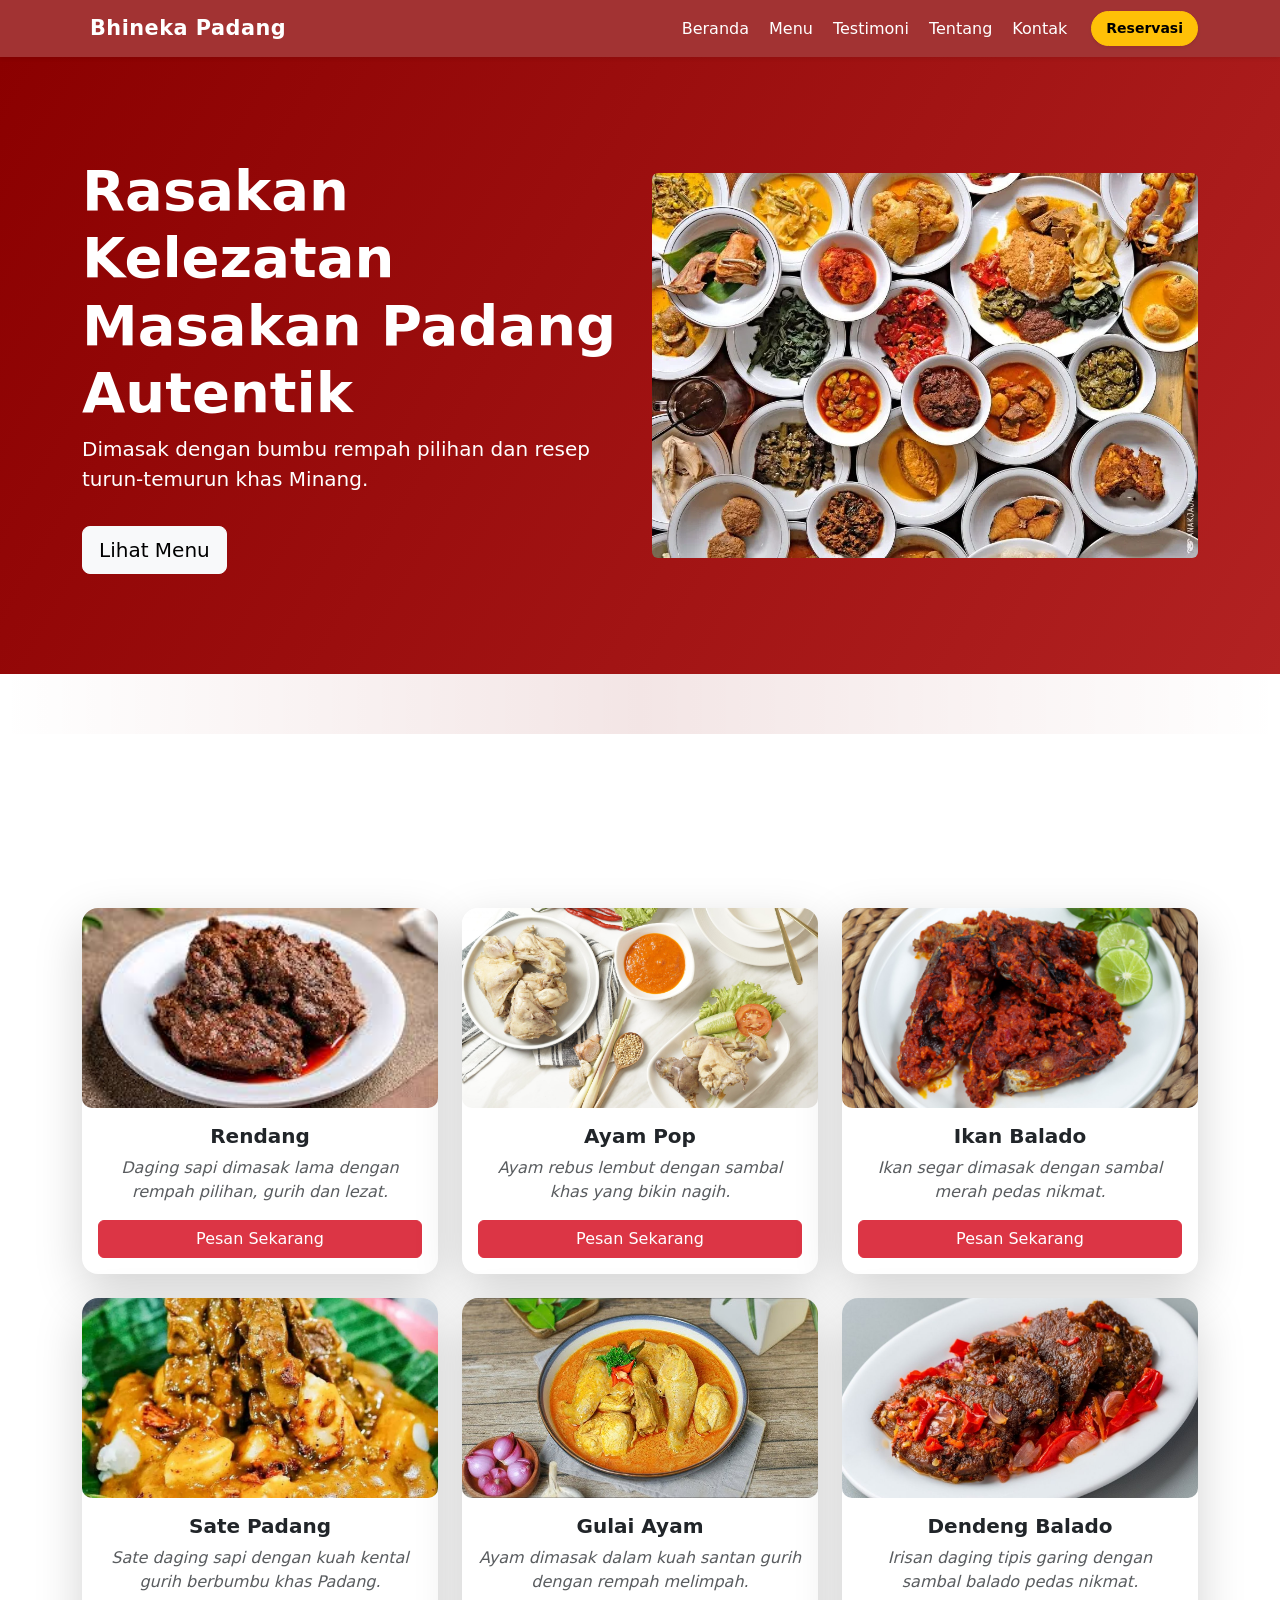
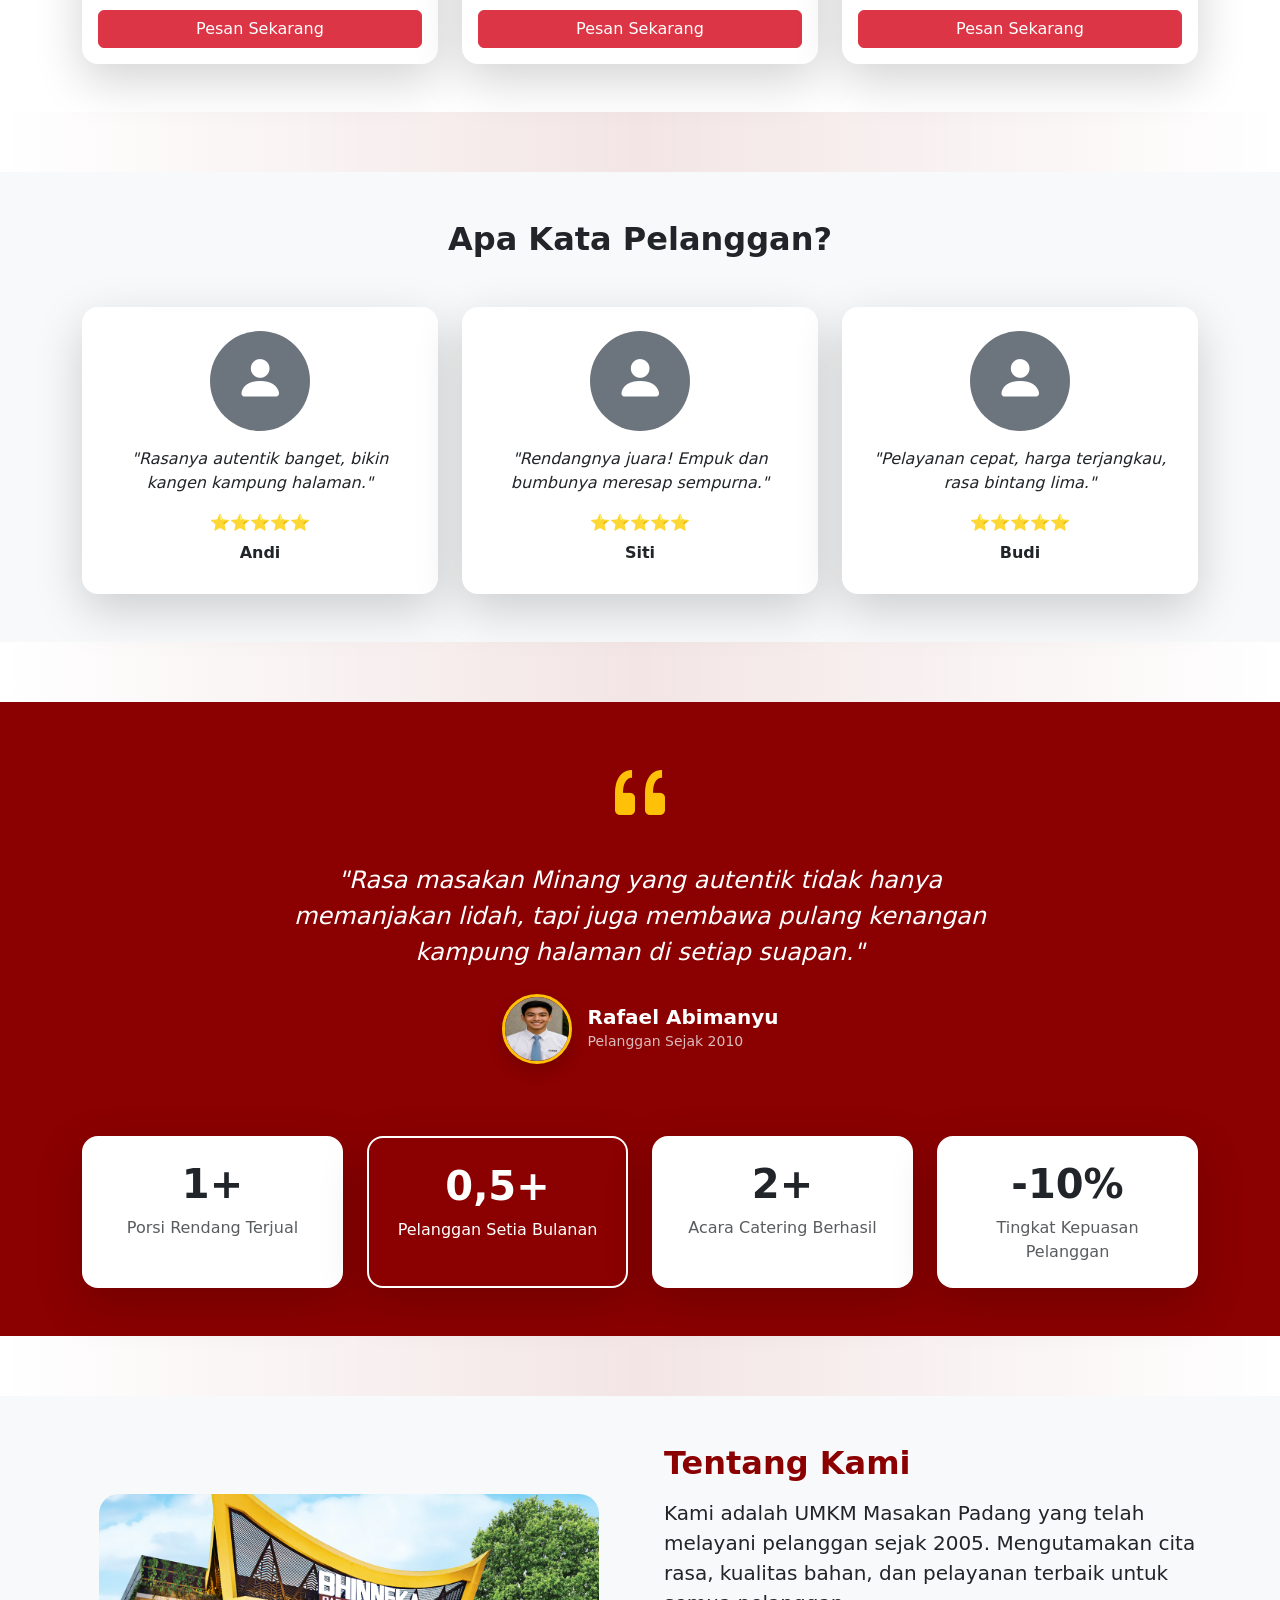
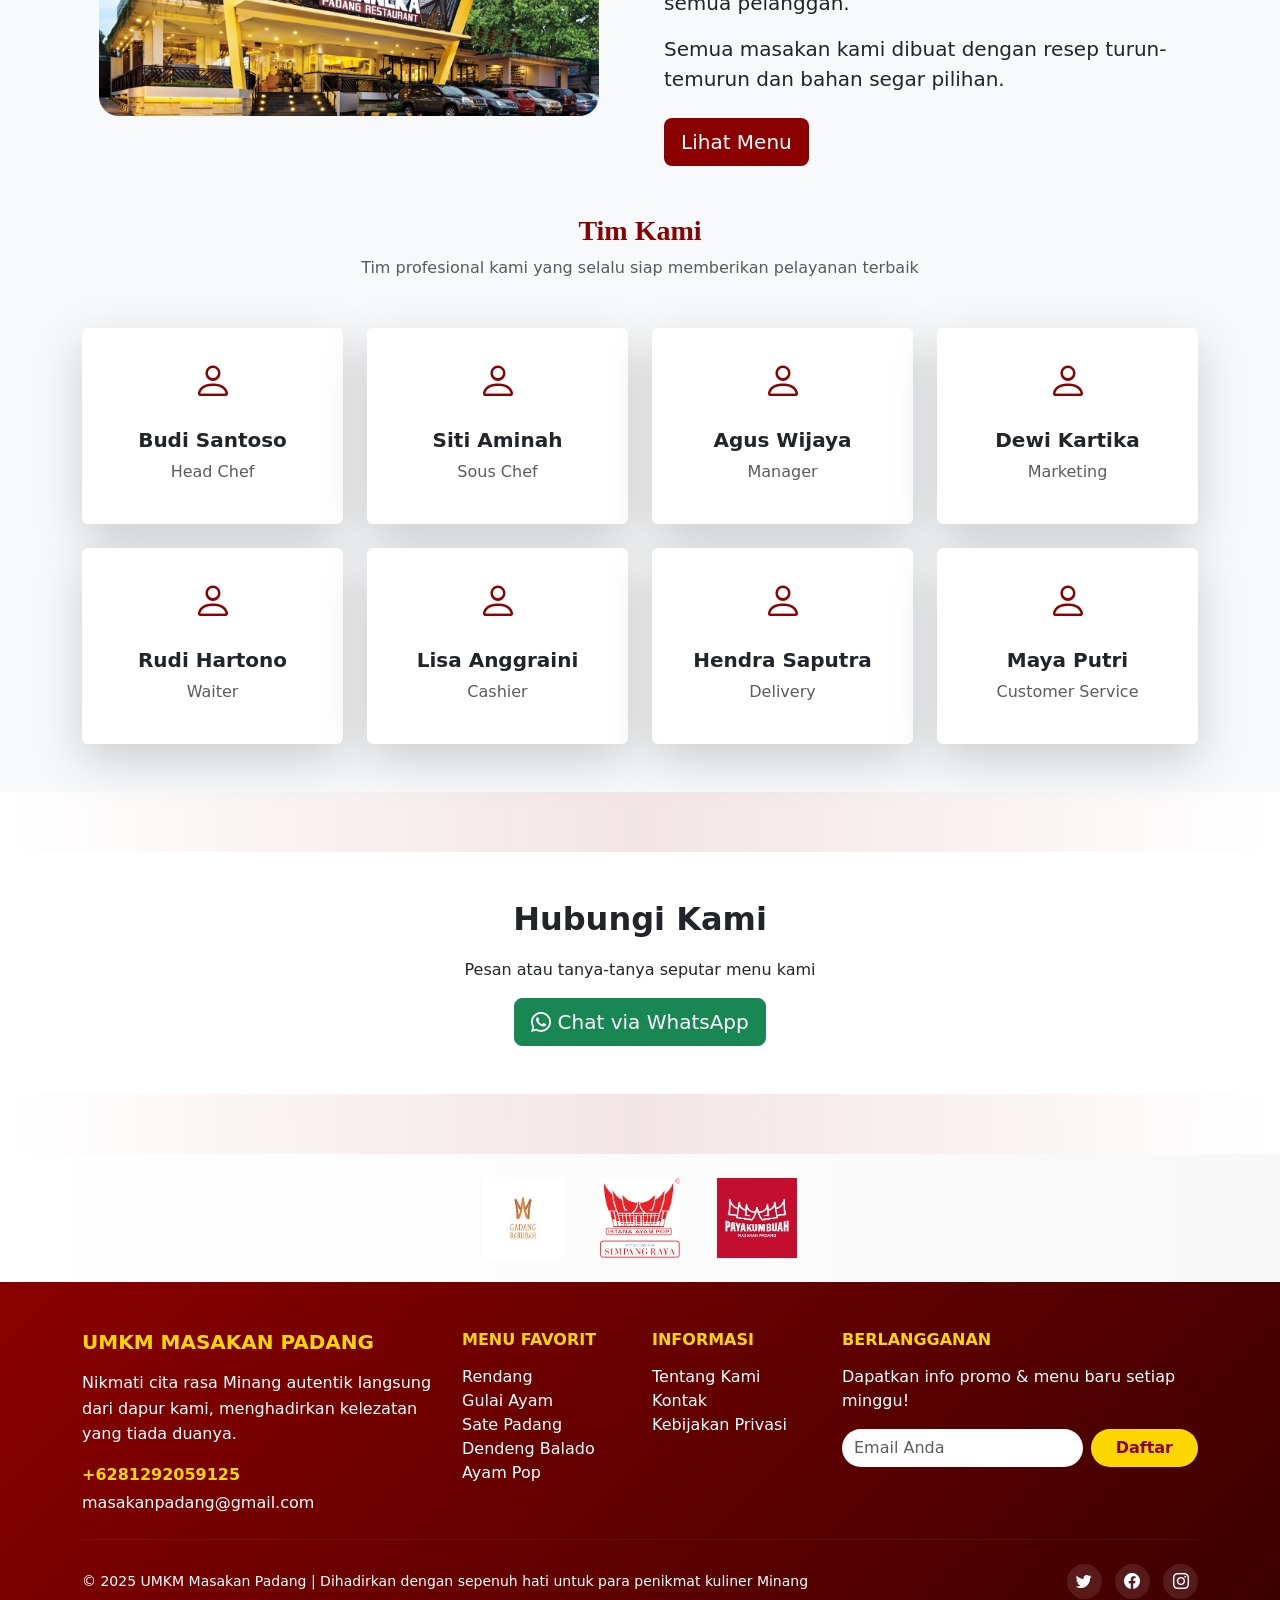
==== commit d3e97925: "Update index.html" ====
--- a/index.html
+++ b/index.html
@@ -72,7 +72,7 @@
           <div class="card-body">
             <h5 class="card-title fw-bold">Rendang</h5>
             <p class="card-text text-muted">Daging sapi dimasak lama dengan rempah pilihan, gurih dan lezat.</p>
-            <a href="https://wa.me/628123456789?text=Halo%20saya%20ingin%20pesan%20Rendang" target="_blank" class="btn btn-danger w-100">Pesan Sekarang</a>
+            <a href="https://wa.me/6281292059125?text=Halo%20saya%20ingin%20pesan%20Rendang" target="_blank" class="btn btn-danger w-100">Pesan Sekarang</a>
           </div>
         </div>
       </div>
@@ -84,7 +84,7 @@
           <div class="card-body">
             <h5 class="card-title fw-bold">Ayam Pop</h5>
             <p class="card-text text-muted">Ayam rebus lembut dengan sambal khas yang bikin nagih.</p>
-            <a href="https://wa.me/628123456789?text=Halo%20saya%20ingin%20pesan%20Ayam%20Pop" target="_blank" class="btn btn-danger w-100">Pesan Sekarang</a>
+            <a href="https://wa.me/6281292059125?text=Halo%20saya%20ingin%20pesan%20Ayam%20Pop" target="_blank" class="btn btn-danger w-100">Pesan Sekarang</a>
           </div>
         </div>
       </div>
@@ -96,7 +96,7 @@
           <div class="card-body">
             <h5 class="card-title fw-bold">Ikan Balado</h5>
             <p class="card-text text-muted">Ikan segar dimasak dengan sambal merah pedas nikmat.</p>
-            <a href="https://wa.me/628123456789?text=Halo%20saya%20ingin%20pesan%20Ikan%20Balado" target="_blank" class="btn btn-danger w-100">Pesan Sekarang</a>
+            <a href="https://wa.me/6281292059125?text=Halo%20saya%20ingin%20pesan%20Ikan%20Balado" target="_blank" class="btn btn-danger w-100">Pesan Sekarang</a>
           </div>
         </div>
       </div>
@@ -108,7 +108,7 @@
           <div class="card-body">
             <h5 class="card-title fw-bold">Sate Padang</h5>
             <p class="card-text text-muted">Sate daging sapi dengan kuah kental gurih berbumbu khas Padang.</p>
-            <a href="https://wa.me/628123456789?text=Halo%20saya%20ingin%20pesan%20Sate%20Padang" target="_blank" class="btn btn-danger w-100">Pesan Sekarang</a>
+            <a href="https://wa.me/6281292059125?text=Halo%20saya%20ingin%20pesan%20Sate%20Padang" target="_blank" class="btn btn-danger w-100">Pesan Sekarang</a>
           </div>
         </div>
       </div>
@@ -120,7 +120,7 @@
           <div class="card-body">
             <h5 class="card-title fw-bold">Gulai Ayam</h5>
             <p class="card-text text-muted">Ayam dimasak dalam kuah santan gurih dengan rempah melimpah.</p>
-            <a href="https://wa.me/628123456789?text=Halo%20saya%20ingin%20pesan%20Gulai%20Ayam" target="_blank" class="btn btn-danger w-100">Pesan Sekarang</a>
+            <a href="https://wa.me/6281292059125?text=Halo%20saya%20ingin%20pesan%20Gulai%20Ayam" target="_blank" class="btn btn-danger w-100">Pesan Sekarang</a>
           </div>
         </div>
       </div>
@@ -132,7 +132,7 @@
           <div class="card-body">
             <h5 class="card-title fw-bold">Dendeng Balado</h5>
             <p class="card-text text-muted">Irisan daging tipis garing dengan sambal balado pedas nikmat.</p>
-            <a href="https://wa.me/628123456789?text=Halo%20saya%20ingin%20pesan%20Dendeng%20Balado" target="_blank" class="btn btn-danger w-100">Pesan Sekarang</a>
+            <a href="https://wa.me/6281292059125?text=Halo%20saya%20ingin%20pesan%20Dendeng%20Balado" target="_blank" class="btn btn-danger w-100">Pesan Sekarang</a>
           </div>
         </div>
       </div>
@@ -387,7 +387,7 @@
   <div class="container text-center">
     <h2 class="section-title" data-aos="fade-up">Hubungi Kami</h2>
     <p data-aos="fade-up" data-aos-delay="200">Pesan atau tanya-tanya seputar menu kami</p>
-    <a href="https://wa.me/628123456789" class="btn btn-success btn-lg" target="_blank" data-aos="zoom-in">
+    <a href="https://wa.me/6281292059125" class="btn btn-success btn-lg" target="_blank" data-aos="zoom-in">
       <i class="bi bi-whatsapp"></i> Chat via WhatsApp
     </a>
   </div>
@@ -426,7 +426,7 @@
         <p class="mb-3" style="line-height:1.6;">
           Nikmati cita rasa Minang autentik langsung dari dapur kami, menghadirkan kelezatan yang tiada duanya.
         </p>
-        <p class="fs-6 fw-bold mb-1" style="color:#FFD700;">+62 812 3456 7890</p>
+        <p class="fs-6 fw-bold mb-1" style="color:#FFD700;">+6281292059125</p>
         <p class="mb-0">masakanpadang@gmail.com</p>
       </div>
 
@@ -468,7 +468,7 @@
     <hr class="my-4" style="border-color:rgba(255,255,255,0.2);" />
 
     <div class="d-flex flex-wrap justify-content-between align-items-center">
-      <p class="mb-0 small">&copy; 2025 UMKM Masakan Padang | Dibuat dengan ❤️ untuk pecinta kuliner Minang</p>
+      <p class="mb-0 small">&copy; 2025 UMKM Masakan Padang | Dihadirkan dengan sepenuh hati untuk para penikmat kuliner Minang</p>
       <div>
         <a href="#" class="social-icon"><i class="bi bi-twitter"></i></a>
         <a href="#" class="social-icon"><i class="bi bi-facebook"></i></a>
@@ -480,7 +480,7 @@
 
 
 <!-- Floating WhatsApp Icon -->
-<a href="https://wa.me/628123456789" 
+<a href="https://wa.me/6281292059125" 
    class="wa-floating" 
    target="_blank" 
    aria-label="WhatsApp Chat" 
--- a/assets/css/style.css
+++ b/assets/css/style.css
@@ -1,87 +1,225 @@
+/* =========================
+   Global Styles
+========================= */
 html, body {
-      overflow-x: hidden;
-      scroll-behavior: smooth;
-    }
-
-    body {
-      font-family: "Segoe UI", Tahoma, Geneva, Verdana, sans-serif;
-      background-color: #fafafa;
-    }
-
-    /* Navbar */
-    .navbar {
-      background-color: #8b0000;
-    }
-    .navbar-brand, .nav-link {
-      color: #fff !important;
-      font-weight: 500;
-    }
-    .navbar-nav .nav-link:hover {
-      color: #ffd700 !important;
-    }
-
-    /* Hero */
-    .hero {
-      padding: 100px 0;
-      background: linear-gradient(120deg, #8b0000, #b22222);
-      color: white;
-    }
-    .hero img {
-      animation: float 4s ease-in-out infinite;
-    }
-    @keyframes float {
-      0% { transform: translateY(0); }
-      50% { transform: translateY(-15px); }
-      100% { transform: translateY(0); }
-    }
-
-    /* Section Title */
-    .section-title {
-      font-weight: 700;
-      margin-bottom: 20px;
-    }
-
-    /* Menu Card */
-    .menu-card {
-      transition: transform 0.3s ease, box-shadow 0.3s ease;
-    }
-    .menu-card:hover {
-      transform: translateY(-10px);
-      box-shadow: 0 10px 20px rgba(0,0,0,0.2);
-    }
-    .menu-card img {
-      border-radius: 10px;
-      object-fit: cover;
-      height: 200px;
-    }
-
-    /* Testimoni */
-    .card p {
-      font-style: italic;
-    }
-
-    .hover-shadow:hover {
-    transform: translateY(-5px);
-    transition: 0.3s ease-in-out;
-    box-shadow: 0 8px 20px rgba(0,0,0,0.2) !important;
-    }
-
-    /* Footer */
-    footer {
-      background-color: #8b0000;
-      color: white;
-      padding: 20px 0;
-      text-align: center;
-    }
-
-    /* Section Divider */
-    .divider {
-      height: 60px;
-      background: linear-gradient(to right, transparent, rgba(139, 0, 0, 0.1), transparent);
-    }
-
-    /* Floating WhatsApp Button */
-    .wa-floating {
+  overflow-x: hidden;
+  scroll-behavior: smooth;
+}
+
+body {
+  font-family: "Segoe UI", Tahoma, Geneva, Verdana, sans-serif;
+  background-color: #fafafa;
+}
+
+/* =========================
+   Navbar
+========================= */
+.navbar {
+  background-color: #8b0000;
+}
+.navbar-brand,
+.nav-link {
+  color: #fff !important;
+  font-weight: 500;
+}
+.navbar-nav .nav-link:hover {
+  color: #ffd700 !important;
+}
+
+/* Navbar Glass Effect */
+.glass-navbar {
+  background: rgba(139, 0, 0, 0.8);
+  backdrop-filter: blur(8px);
+  -webkit-backdrop-filter: blur(8px);
+  transition: background 0.3s ease-in-out;
+}
+
+/* Brand & Link Styling */
+.glass-navbar .navbar-brand {
+  font-size: 1.3rem;
+  letter-spacing: 0.5px;
+}
+
+.glass-navbar .nav-link {
+  color: #fff !important;
+  font-weight: 500;
+  position: relative;
+  transition: all 0.3s ease;
+}
+
+.glass-navbar .nav-link:hover {
+  color: #ffd700 !important;
+}
+
+/* Underline Hover Effect */
+.glass-navbar .nav-link::after {
+  content: "";
+  position: absolute;
+  left: 0;
+  bottom: 3px;
+  width: 0%;
+  height: 2px;
+  background: #ffd700;
+  transition: width 0.3s ease-in-out;
+}
+
+.glass-navbar .nav-link:hover::after {
+  width: 100%;
+}
+
+/* Button Reservasi */
+.glass-navbar .btn-warning {
+  color: #000;
+  border-radius: 20px;
+  padding: 6px 14px;
+}
+
+.glass-navbar .btn-warning:hover {
+  background-color: #ffcc00;
+}
+
+
+/* =========================
+   Hero Section
+========================= */
+.hero {
+  padding: 100px 0;
+  background: linear-gradient(120deg, #8b0000, #b22222);
+  color: white;
+}
+.hero img {
+  animation: float 4s ease-in-out infinite;
+}
+@keyframes float {
+  0%   { transform: translateY(0); }
+  50%  { transform: translateY(-15px); }
+  100% { transform: translateY(0); }
+}
+
+/* =========================
+   Section Title
+========================= */
+.section-title {
+  font-weight: 700;
+  margin-bottom: 20px;
+}
+
+/* =========================
+   Menu Card
+========================= */
+.menu-card {
+  transition: transform 0.3s ease, box-shadow 0.3s ease;
+}
+.menu-card img {
+  border-radius: 10px;
+  object-fit: cover;
+  height: 200px;
+}
+.menu-card:hover {
+  transform: translateY(-10px);
+  box-shadow: 0 10px 20px rgba(0,0,0,0.2);
+}
+
+/* =========================
+   Testimoni
+========================= */
+.card p {
+  font-style: italic;
+}
+
+/* =========================
+   Hover Shadow Utility
+========================= */
+.hover-shadow:hover {
+  transform: translateY(-5px);
+  transition: 0.3s ease-in-out;
+  box-shadow: 0 8px 20px rgba(0,0,0,0.2) !important;
+}
+
+/* =========================
+   Chef Image
+========================= */
+.chef-img-wrapper {
+  max-width: 500px;
+  margin: 0 auto;
+  overflow: hidden;
+  border-radius: 20px;
+}
+.chef-img-wrapper img {
+  width: 100%;
+  transform: scale(1.05);
+  transition: transform 0.4s ease, box-shadow 0.4s ease;
+}
+.chef-img-wrapper img:hover {
+  transform: scale(1.1);
+  box-shadow: 0 8px 25px rgba(0,0,0,0.3);
+}
+
+/* Versi besar (opsional, hanya jika dibutuhkan) */
+.big-img {
+  width: 110%;
+  max-width: none;
+  transform: scale(1.1);
+  transition: transform 0.3s ease;
+}
+.big-img:hover {
+  transform: scale(1.15);
+}
+
+/* =========================
+   Team Card
+========================= */
+.team-card {
+  background: #fff;
+  border-radius: 15px;
+  transition: transform 0.3s ease, box-shadow 0.3s ease;
+}
+.team-card:hover {
+  transform: translateY(-5px);
+  box-shadow: 0 6px 20px rgba(0,0,0,0.15);
+}
+
+/* =========================
+   Footer
+========================= */
+.footer-link {
+  color: white;
+  text-decoration: none;
+  transition: all 0.3s ease;
+}
+.footer-link:hover {
+  color: #FFD700;
+  padding-left: 5px;
+}
+.social-icon {
+  display: inline-flex;
+  align-items: center;
+  justify-content: center;
+  background-color: rgba(255,255,255,0.1);
+  width: 35px;
+  height: 35px;
+  border-radius: 50%;
+  margin-left: 8px;
+  color: white;
+  transition: all 0.3s ease;
+}
+.social-icon:hover {
+  background-color: #FFD700;
+  color: #8b0000;
+}
+
+/* =========================
+   Section Divider
+========================= */
+.divider {
+  height: 60px;
+  background: linear-gradient(to right, transparent, rgba(139, 0, 0, 0.1), transparent);
+}
+
+/* =========================
+   Floating WhatsApp Button
+========================= */
+.wa-floating {
   position: fixed;
   bottom: 20px;
   right: 20px;
@@ -101,20 +239,16 @@
   transform: translateY(20px);
   transition: all 0.3s ease;
 }
-
-/* Hover effect */
 .wa-floating:hover {
   background-color: #20b858;
   transform: scale(1.05);
 }
-
-/* Tampilkan tombol */
 .wa-floating.show {
   opacity: 1;
   transform: translateY(0);
 }
 
-/* Responsif */
+/* Responsive untuk WA Button */
 @media (max-width: 576px) {
   .wa-floating {
     width: 48px;
@@ -125,10 +259,13 @@
   }
 }
 
+/* =========================
+   Statistik Box
+========================= */
 .stat-box {
-    transition: all 0.3s ease;
-  }
-  .stat-box:hover {
-    transform: translateY(-8px);
-    box-shadow: 0 10px 25px rgba(0,0,0,0.2);
-  }+  transition: all 0.3s ease;
+}
+.stat-box:hover {
+  transform: translateY(-8px);
+  box-shadow: 0 10px 25px rgba(0,0,0,0.2);
+}
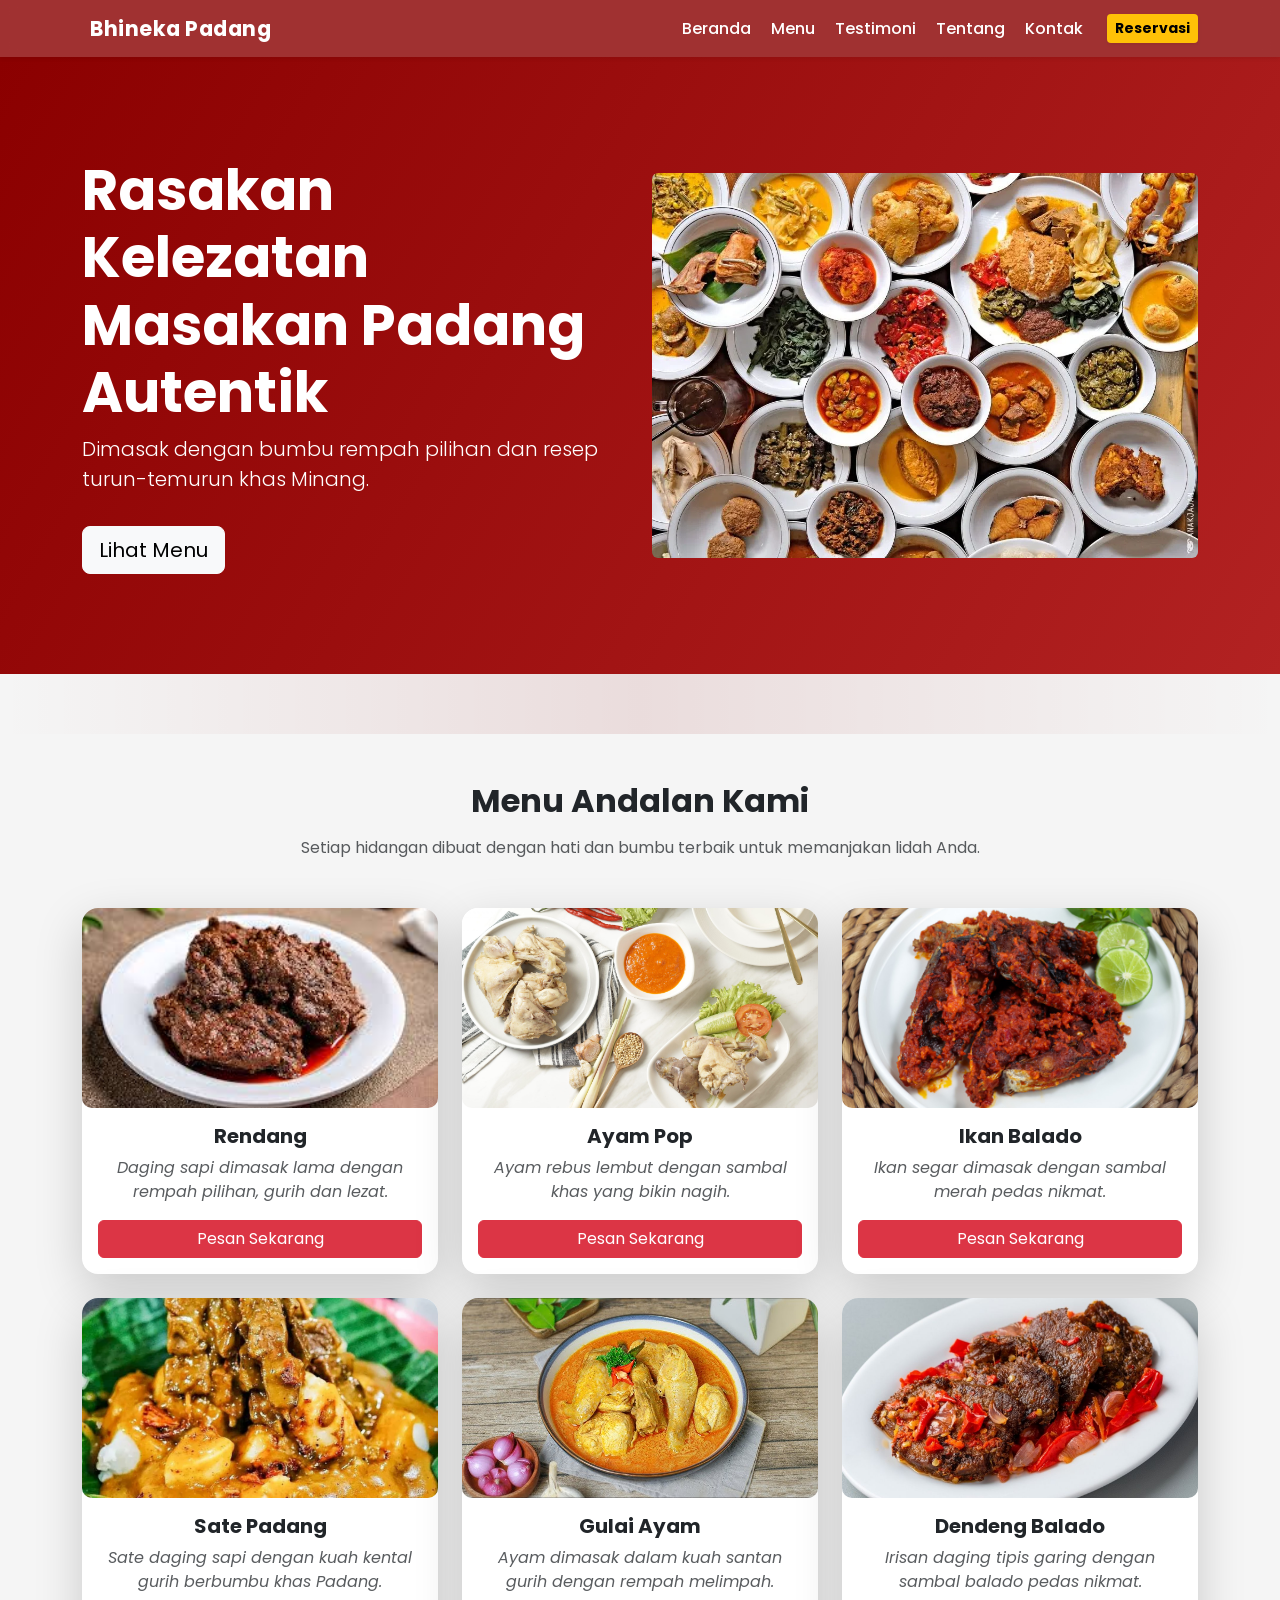
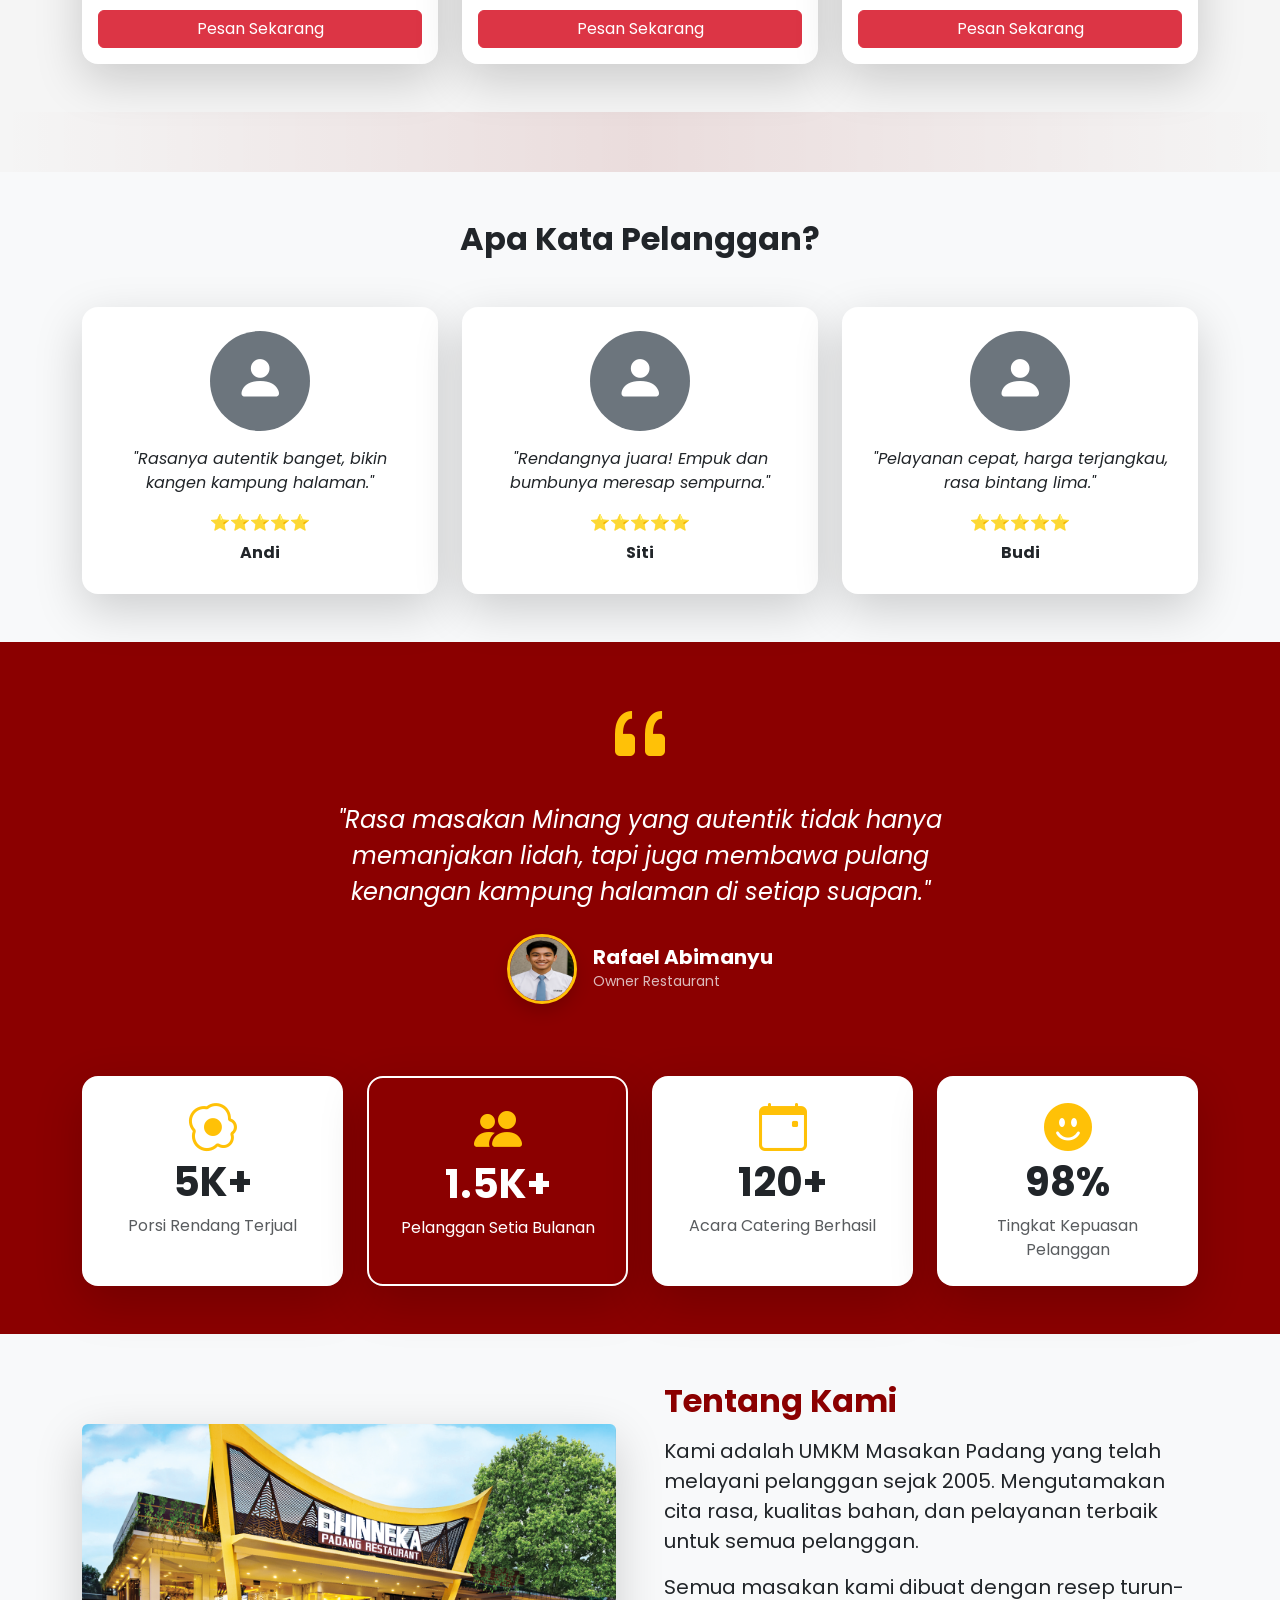
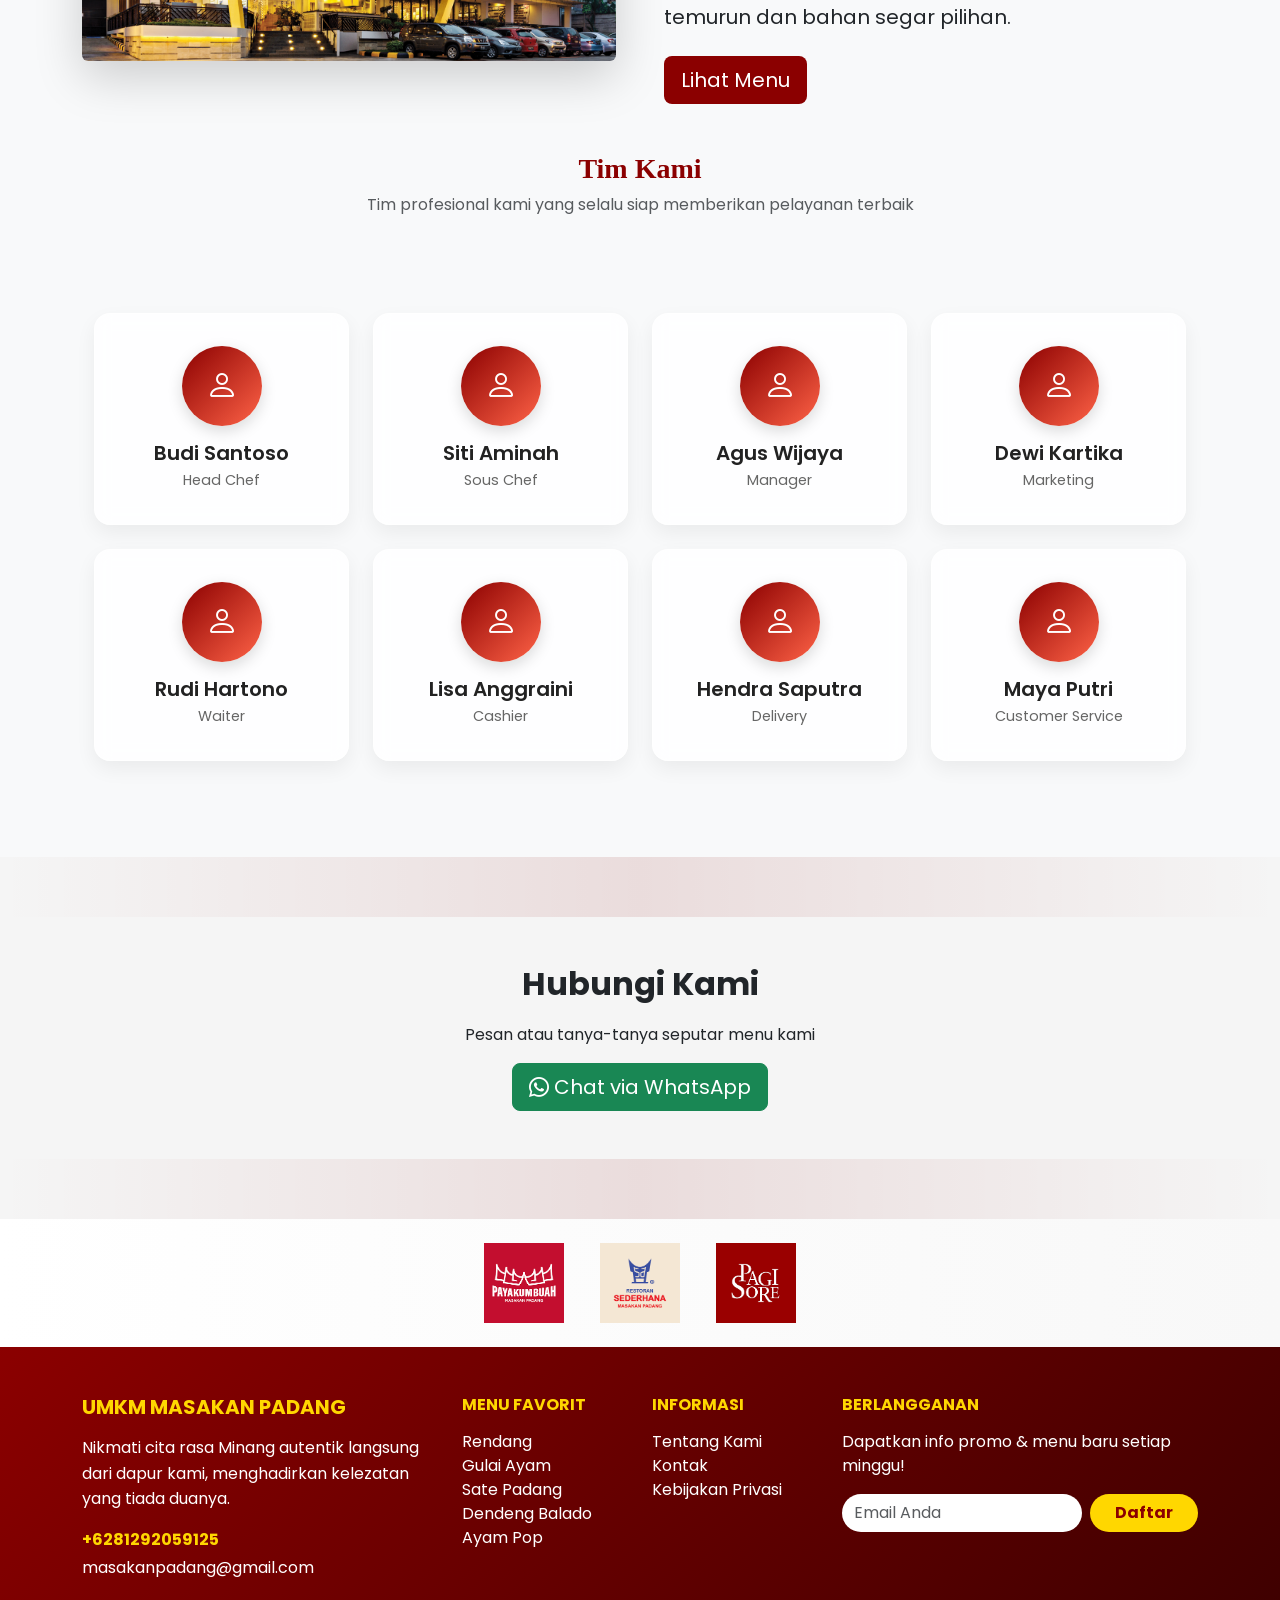
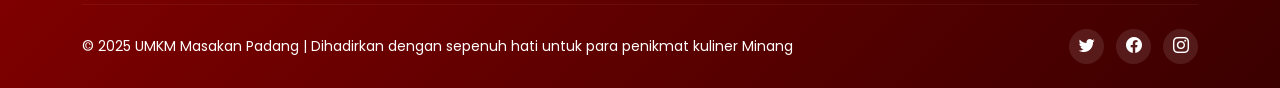
==== commit 81d459cf: "Update index.html perapihan dan persingkat area kode kerja menghubungkan dengan antar components" ====
--- a/index.html
+++ b/index.html
@@ -1,506 +1,150 @@
 <!DOCTYPE html>
 <html lang="id">
-  <head>
-    <meta charset="UTF-8" />
-    <meta name="viewport" content="width=device-width, initial-scale=1.0" />
-    <title>Bhineka Padang Restaurant</title>
-    <link rel="stylesheet" href="assets/css/style.css">
-    <!-- Bootstrap CSS -->
-    <link href="https://cdn.jsdelivr.net/npm/bootstrap@5.3.2/dist/css/bootstrap.min.css" rel="stylesheet" />
-    <!-- Bootstrap Icons -->
-    <link href="https://cdn.jsdelivr.net/npm/bootstrap-icons@1.11.1/font/bootstrap-icons.css" rel="stylesheet">
-    <!-- AOS CSS -->
-    <link href="https://cdn.jsdelivr.net/npm/aos@2.3.4/dist/aos.css" rel="stylesheet">
+<head>
+  <meta charset="UTF-8" />
+  <meta name="viewport" content="width=device-width, initial-scale=1.0" />
+  <title>Bhineka Padang Restaurant</title>
+
+  <!-- CSS Utama -->
+  <link rel="stylesheet" href="assets/css/style.css" />
+
+  <!-- Bootstrap CSS -->
+  <link href="https://cdn.jsdelivr.net/npm/bootstrap@5.3.2/dist/css/bootstrap.min.css" rel="stylesheet" />
+
+  <!-- Bootstrap Icons -->
+  <link href="https://cdn.jsdelivr.net/npm/bootstrap-icons@1.11.1/font/bootstrap-icons.css" rel="stylesheet" />
+
+  <!-- AOS CSS -->
+  <link href="https://cdn.jsdelivr.net/npm/aos@2.3.4/dist/aos.css" rel="stylesheet" />
 </head>
 <body>
 
-<!-- Navbar -->
-<nav class="navbar navbar-expand-lg navbar-dark shadow-sm sticky-top glass-navbar">
-  <div class="container">
-    <a class="navbar-brand fw-bold d-flex align-items-center" href="#home">
-      <i class="fas fa-utensils me-2"></i> Bhineka Padang
-    </a>
-    <button class="navbar-toggler" type="button" data-bs-toggle="collapse" data-bs-target="#navbarNav">
-      <span class="navbar-toggler-icon"></span>
-    </button>
-    <div class="collapse navbar-collapse" id="navbarNav">
-      <ul class="navbar-nav ms-auto align-items-lg-center">
-        <li class="nav-item"><a class="nav-link" href="#home"><i class="fas fa-home me-1"></i> Beranda</a></li>
-        <li class="nav-item"><a class="nav-link" href="#menu"><i class="fas fa-utensil-spoon me-1"></i> Menu</a></li>
-        <li class="nav-item"><a class="nav-link" href="#testimoni"><i class="fas fa-comment-dots me-1"></i> Testimoni</a></li>
-        <li class="nav-item"><a class="nav-link" href="#about"><i class="fas fa-info-circle me-1"></i> Tentang</a></li>
-        <li class="nav-item"><a class="nav-link" href="#contact"><i class="fas fa-envelope me-1"></i> Kontak</a></li>
-        <li class="nav-item ms-lg-3">
-          <a href="#reservation" class="btn btn-warning btn-sm fw-bold shadow-sm">Reservasi</a>
-        </li>
-      </ul>
-    </div>
-  </div>
-</nav>
+  <!-- Navbar -->
+  <div id="navbar-container"></div>
 
-<!-- Hero Section -->
-<section class="hero text-center" id="home">
-  <div class="container">
-    <div class="row align-items-center">
-      <div class="col-lg-6 text-lg-start" data-aos="fade-up">
-        <h1 class="fw-bold display-4">Rasakan Kelezatan Masakan Padang Autentik</h1>
-        <p class="lead">Dimasak dengan bumbu rempah pilihan dan resep turun-temurun khas Minang.</p>
-        <a href="#menu" class="btn btn-light btn-lg mt-3">Lihat Menu</a>
-      </div>
-      <div class="col-lg-6 mt-4 mt-lg-0" data-aos="fade-up" data-aos-delay="200">
-        <img src="assets/img/menu/menu-hero-section.webp" alt="Masakan Padang Autentik" class="img-fluid rounded" loading="lazy" />
-      </div>
-    </div>
-  </div>
-</section>
+  <!-- Hero Section -->
+  <div id="hero-container"></div>
 
-<div class="divider"></div>
+  <div class="divider"></div>
 
-<!-- Menu Section -->
-<section class="py-5" id="menu">
-  <div class="container text-center">
-    <h2 class="section-title mb-3" data-aos="fade-up">Menu Andalan Kami</h2>
-    <p class="mb-5 text-muted" data-aos="fade-up" data-aos-delay="150">
-      Setiap hidangan dibuat dengan hati dan bumbu terbaik untuk memanjakan lidah Anda.
-    </p>
-    <div class="row g-4">
+  <!-- Menu Section -->
+  <div id="menu-container"></div>
+
+  <div class="divider"></div>
+
+  <!-- Testimoni -->
+  <div id="testimoni-container"></div>
+
+  <!-- Statistik & Kepuasan Pelanggan -->
+  <section class="py-5" style="background-color:#8B0000; color:white;" id="statistik">
+    <div class="container text-center">
       
-      <!-- Rendang -->
-      <div class="col-md-4" data-aos="zoom-in">
-        <div class="card menu-card shadow-lg border-0 rounded-4 overflow-hidden hover-shadow">
-          <img src="assets/img/menu/rendang.jpeg" class="card-img-top" alt="Rendang Padang" loading="lazy" />
-          <div class="card-body">
-            <h5 class="card-title fw-bold">Rendang</h5>
-            <p class="card-text text-muted">Daging sapi dimasak lama dengan rempah pilihan, gurih dan lezat.</p>
-            <a href="https://wa.me/6281292059125?text=Halo%20saya%20ingin%20pesan%20Rendang" target="_blank" class="btn btn-danger w-100">Pesan Sekarang</a>
+      <!-- Testimoni -->
+      <div data-aos="fade-up" class="mb-5">
+        <i class="bi bi-quote display-1 text-warning"></i>
+        <p class="fs-4 fst-italic mt-3" style="max-width:700px; margin:auto;">
+          "Rasa masakan Minang yang autentik tidak hanya memanjakan lidah, 
+          tapi juga membawa pulang kenangan kampung halaman di setiap suapan."
+        </p>
+        <div class="d-flex align-items-center justify-content-center mt-4">
+          <img src="assets/img/siswa.png" alt="Foto Pelanggan" class="rounded-circle me-3 border border-3 border-warning shadow" width="70" height="70" />
+          <div class="text-start">
+            <h5 class="mb-0 fw-bold">Rafael Abimanyu</h5>
+            <small class="text-light opacity-75">Owner Restaurant</small>
           </div>
         </div>
       </div>
 
-      <!-- Ayam Pop -->
-      <div class="col-md-4" data-aos="zoom-in" data-aos-delay="200">
-        <div class="card menu-card shadow-lg border-0 rounded-4 overflow-hidden hover-shadow">
-          <img src="assets/img/menu/ayampop.jpg" class="card-img-top" alt="Ayam Pop Padang" loading="lazy" />
-          <div class="card-body">
-            <h5 class="card-title fw-bold">Ayam Pop</h5>
-            <p class="card-text text-muted">Ayam rebus lembut dengan sambal khas yang bikin nagih.</p>
-            <a href="https://wa.me/6281292059125?text=Halo%20saya%20ingin%20pesan%20Ayam%20Pop" target="_blank" class="btn btn-danger w-100">Pesan Sekarang</a>
+      <!-- Statistik -->
+      <div class="row g-4 mt-5">
+        <div class="col-md-3" data-aos="fade-up" data-aos-delay="100">
+          <div class="stat-box p-4 bg-white text-dark rounded-4 shadow-lg h-100">
+            <i class="bi bi-egg-fried display-5 text-warning mb-3"></i>
+            <h2 class="fw-bold display-6">5K+</h2>
+            <p class="mb-0 text-muted">Porsi Rendang Terjual</p>
           </div>
         </div>
-      </div>
 
-      <!-- Ikan Balado -->
-      <div class="col-md-4" data-aos="zoom-in" data-aos-delay="400">
-        <div class="card menu-card shadow-lg border-0 rounded-4 overflow-hidden hover-shadow">
-          <img src="assets/img/menu/ikanbalado.jpg" class="card-img-top" alt="Ikan Balado Padang" loading="lazy" />
-          <div class="card-body">
-            <h5 class="card-title fw-bold">Ikan Balado</h5>
-            <p class="card-text text-muted">Ikan segar dimasak dengan sambal merah pedas nikmat.</p>
-            <a href="https://wa.me/6281292059125?text=Halo%20saya%20ingin%20pesan%20Ikan%20Balado" target="_blank" class="btn btn-danger w-100">Pesan Sekarang</a>
+        <div class="col-md-3" data-aos="fade-up" data-aos-delay="200">
+          <div class="stat-box p-4 rounded-4 shadow-lg h-100" style="background-color:#8B0000; color:white; border:2px solid white;">
+            <i class="bi bi-people-fill display-5 text-warning mb-3"></i>
+            <h2 class="fw-bold display-6">1.5K+</h2>
+            <p class="mb-0">Pelanggan Setia Bulanan</p>
           </div>
         </div>
-      </div>
 
-      <!-- Sate Padang -->
-      <div class="col-md-4" data-aos="zoom-in" data-aos-delay="600">
-        <div class="card menu-card shadow-lg border-0 rounded-4 overflow-hidden hover-shadow">
-          <img src="assets/img/menu/satepadang.webp" class="card-img-top" alt="Sate Padang" loading="lazy" />
-          <div class="card-body">
-            <h5 class="card-title fw-bold">Sate Padang</h5>
-            <p class="card-text text-muted">Sate daging sapi dengan kuah kental gurih berbumbu khas Padang.</p>
-            <a href="https://wa.me/6281292059125?text=Halo%20saya%20ingin%20pesan%20Sate%20Padang" target="_blank" class="btn btn-danger w-100">Pesan Sekarang</a>
+        <div class="col-md-3" data-aos="fade-up" data-aos-delay="300">
+          <div class="stat-box p-4 bg-white text-dark rounded-4 shadow-lg h-100">
+            <i class="bi bi-calendar-event display-5 text-warning mb-3"></i>
+            <h2 class="fw-bold display-6">120+</h2>
+            <p class="mb-0 text-muted">Acara Catering Berhasil</p>
           </div>
         </div>
-      </div>
 
-      <!-- Gulai Ayam -->
-      <div class="col-md-4" data-aos="zoom-in" data-aos-delay="800">
-        <div class="card menu-card shadow-lg border-0 rounded-4 overflow-hidden hover-shadow">
-          <img src="assets/img/menu/gulaiayam.jpg" class="card-img-top" alt="Gulai Ayam" loading="lazy" />
-          <div class="card-body">
-            <h5 class="card-title fw-bold">Gulai Ayam</h5>
-            <p class="card-text text-muted">Ayam dimasak dalam kuah santan gurih dengan rempah melimpah.</p>
-            <a href="https://wa.me/6281292059125?text=Halo%20saya%20ingin%20pesan%20Gulai%20Ayam" target="_blank" class="btn btn-danger w-100">Pesan Sekarang</a>
-          </div>
-        </div>
-      </div>
-
-      <!-- Dendeng Balado -->
-      <div class="col-md-4" data-aos="zoom-in" data-aos-delay="1000">
-        <div class="card menu-card shadow-lg border-0 rounded-4 overflow-hidden hover-shadow">
-          <img src="assets/img/menu/dendengbalado.jpg" class="card-img-top" alt="Dendeng Balado" loading="lazy" />
-          <div class="card-body">
-            <h5 class="card-title fw-bold">Dendeng Balado</h5>
-            <p class="card-text text-muted">Irisan daging tipis garing dengan sambal balado pedas nikmat.</p>
-            <a href="https://wa.me/6281292059125?text=Halo%20saya%20ingin%20pesan%20Dendeng%20Balado" target="_blank" class="btn btn-danger w-100">Pesan Sekarang</a>
+        <div class="col-md-3" data-aos="fade-up" data-aos-delay="400">
+          <div class="stat-box p-4 bg-white text-dark rounded-4 shadow-lg h-100">
+            <i class="bi bi-emoji-smile-fill display-5 text-warning mb-3"></i>
+            <h2 class="fw-bold display-6">98%</h2>
+            <p class="mb-0 text-muted">Tingkat Kepuasan Pelanggan</p>
           </div>
         </div>
       </div>
 
     </div>
-  </div>
-</section>
+  </section>
 
-<div class="divider"></div>
-
-<!-- Testimoni Section -->
-<section class="py-5 bg-light" id="testimoni">
-  <div class="container text-center">
-    <h2 class="section-title mb-4" data-aos="fade-up">Apa Kata Pelanggan?</h2>
-
-    <div class="row g-4 mt-4">
-      <!-- Testimoni 1 -->
-      <div class="col-md-4" data-aos="fade-up" data-aos-delay="100">
-        <div class="card border-0 shadow-lg p-4 rounded-4 h-100 hover-shadow">
-          <div class="bg-secondary text-white rounded-circle d-flex align-items-center justify-content-center mx-auto mb-3" style="width:100px; height:100px; font-size:50px;">
-            <i class="bi bi-person-fill"></i>
-          </div>
-          <p class="fst-italic">"Rasanya autentik banget, bikin kangen kampung halaman."</p>
-          <div class="text-warning mb-2">
-            ⭐⭐⭐⭐⭐
-          </div>
-          <h6 class="fw-bold">Andi</h6>
+  <!-- About Section -->
+  <section class="py-5 bg-light" id="about">
+    <div class="container">
+      <div class="row align-items-center g-5">
+        <div class="col-lg-6 text-center" data-aos="fade-up">
+          <img src="assets/img/about/restoran.png" alt="Chef Masakan Padang" class="img-fluid rounded shadow-lg" loading="lazy" />
+        </div>
+        <div class="col-lg-6" data-aos="fade-up" data-aos-delay="200">
+          <h2 class="section-title fw-bold mb-3" style="color: #8b0000;">Tentang Kami</h2>
+          <p class="fs-5">Kami adalah UMKM Masakan Padang yang telah melayani pelanggan sejak 2005. Mengutamakan cita rasa, kualitas bahan, dan pelayanan terbaik untuk semua pelanggan.</p>
+          <p class="fs-5 mb-4">Semua masakan kami dibuat dengan resep turun-temurun dan bahan segar pilihan.</p>
+          <a href="#menu" class="btn btn-lg text-white" style="background-color: #8b0000;">Lihat Menu</a>
         </div>
       </div>
 
-      <!-- Testimoni 2 -->
-      <div class="col-md-4" data-aos="fade-up" data-aos-delay="200">
-        <div class="card border-0 shadow-lg p-4 rounded-4 h-100 hover-shadow">
-          <div class="bg-secondary text-white rounded-circle d-flex align-items-center justify-content-center mx-auto mb-3" style="width:100px; height:100px; font-size:50px;">
-            <i class="bi bi-person-fill"></i>
-          </div>
-          <p class="fst-italic">"Rendangnya juara! Empuk dan bumbunya meresap sempurna."</p>
-          <div class="text-warning mb-2">
-            ⭐⭐⭐⭐⭐
-          </div>
-          <h6 class="fw-bold">Siti</h6>
-        </div>
+      <!-- Tim Kami -->
+      <div class="text-center my-5">
+        <h3 class="fw-bold" style="font-family: 'Playfair Display', serif; color: #8b0000;">Tim Kami</h3>
+        <p class="text-muted">Tim profesional kami yang selalu siap memberikan pelayanan terbaik</p>
       </div>
+      <section id="team-container"></section>
+    </div>
+  </section>
 
-      <!-- Testimoni 3 -->
-      <div class="col-md-4" data-aos="fade-up" data-aos-delay="300">
-        <div class="card border-0 shadow-lg p-4 rounded-4 h-100 hover-shadow">
-          <div class="bg-secondary text-white rounded-circle d-flex align-items-center justify-content-center mx-auto mb-3" style="width:100px; height:100px; font-size:50px;">
-            <i class="bi bi-person-fill"></i>
-          </div>
-          <p class="fst-italic">"Pelayanan cepat, harga terjangkau, rasa bintang lima."</p>
-          <div class="text-warning mb-2">
-            ⭐⭐⭐⭐⭐
-          </div>
-          <h6 class="fw-bold">Budi</h6>
-        </div>
-      </div>
+  <div class="divider"></div>
+
+  <!-- Contact Section -->
+  <section class="py-5" id="contact">
+    <div class="container text-center">
+      <h2 class="section-title" data-aos="fade-up">Hubungi Kami</h2>
+      <p data-aos="fade-up" data-aos-delay="200">Pesan atau tanya-tanya seputar menu kami</p>
+      <a href="https://wa.me/6281292059125" class="btn btn-success btn-lg" target="_blank" data-aos="zoom-in">
+        <i class="bi bi-whatsapp"></i> Chat via WhatsApp
+      </a>
     </div>
-  </div>
-</section>
+  </section>
 
-<div class="divider"></div>
+  <div class="divider"></div>
 
-<!-- Statistik & Kepuasan Pelanggan Elegan -->
-<section class="py-5" style="background-color:#8B0000; color:white;" id="statistik">
-  <div class="container text-center">
+  <div id="partners-container"></div>
 
-    <!-- Testimoni Elegan -->
-    <div data-aos="fade-up" class="mb-5">
-      <i class="bi bi-quote display-1 text-warning"></i>
-      <p class="fs-4 fst-italic mt-3" style="max-width:700px; margin:auto;">
-        "Rasa masakan Minang yang autentik tidak hanya memanjakan lidah, 
-        tapi juga membawa pulang kenangan kampung halaman di setiap suapan."
-      </p>
-      <div class="d-flex align-items-center justify-content-center mt-4">
-        <img src="assets/img/siswa.png" 
-             alt="Foto Pelanggan" 
-             class="rounded-circle me-3 border border-3 border-warning shadow" 
-             width="70" height="70">
-        <div class="text-start">
-          <h5 class="mb-0 fw-bold">Rafael Abimanyu</h5>
-          <small class="text-light opacity-75">Pelanggan Sejak 2010</small>
-        </div>
-      </div>
-    </div>
+  <!-- Footer -->
+  <div id="footer-container"></div>
 
-    <!-- Statistik Elegan -->
-    <div class="row g-4 mt-5">
-      <div class="col-md-3" data-aos="fade-up" data-aos-delay="100">
-        <div class="stat-box p-4 bg-white text-dark rounded-4 shadow-lg h-100">
-          <h2 class="fw-bold display-6">1+</h2>
-          <p class="mb-0 text-muted">Porsi Rendang Terjual</p>
-        </div>
-      </div>
-      <div class="col-md-3" data-aos="fade-up" data-aos-delay="200">
-        <div class="stat-box p-4 rounded-4 shadow-lg h-100" 
-             style="background-color:#8B0000; color:white; border:2px solid white;">
-          <h2 class="fw-bold display-6">0,5+</h2>
-          <p class="mb-0">Pelanggan Setia Bulanan</p>
-        </div>
-      </div>
-      <div class="col-md-3" data-aos="fade-up" data-aos-delay="300">
-        <div class="stat-box p-4 bg-white text-dark rounded-4 shadow-lg h-100">
-          <h2 class="fw-bold display-6">2+</h2>
-          <p class="mb-0 text-muted">Acara Catering Berhasil</p>
-        </div>
-      </div>
-      <div class="col-md-3" data-aos="fade-up" data-aos-delay="400">
-        <div class="stat-box p-4 bg-white text-dark rounded-4 shadow-lg h-100">
-          <h2 class="fw-bold display-6">-10%</h2>
-          <p class="mb-0 text-muted">Tingkat Kepuasan Pelanggan</p>
-        </div>
-      </div>
-    </div>
+  <!-- Floating WhatsApp -->
+  <a href="https://wa.me/6281292059125" class="wa-floating" target="_blank" aria-label="WhatsApp Chat" id="waButton">
+    <i class="bi bi-whatsapp"></i>
+  </a>
 
-  </div>
-</section>
-
-<div class="divider"></div>
-
-<!-- About Section (gabungan dengan Team) -->
-<section class="py-5 bg-light" id="about">
-  <div class="container">
-    <div class="row align-items-center g-5">
-      <!-- Gambar Chef -->
-      <div class="col-lg-6 text-center" data-aos="fade-up">
-        <div class="chef-img-wrapper">
-          <img src="assets/img/about/restoran.png" 
-               alt="Chef Masakan Padang" 
-               class="img-fluid rounded shadow-lg" loading="lazy" />
-        </div>
-      </div>
-
-      <!-- Tentang Kami -->
-      <div class="col-lg-6" data-aos="fade-up" data-aos-delay="200">
-        <h2 class="section-title fw-bold mb-3" style="color: #8b0000;">Tentang Kami</h2>
-        <p class="fs-5">
-          Kami adalah UMKM Masakan Padang yang telah melayani pelanggan sejak 2005. 
-          Mengutamakan cita rasa, kualitas bahan, dan pelayanan terbaik untuk semua pelanggan.
-        </p>
-        <p class="fs-5 mb-4">
-          Semua masakan kami dibuat dengan resep turun-temurun dan bahan segar pilihan.
-        </p>
-        <a href="#menu" class="btn btn-lg text-white" style="background-color: #8b0000;">Lihat Menu</a>
-      </div>
-    </div>
-
-    <!-- Tim Kami -->
-    <div class="text-center my-5">
-      <h3 class="fw-bold" style="font-family: 'Playfair Display', serif; color: #8b0000;">Tim Kami</h3>
-      <p class="text-muted">Tim profesional kami yang selalu siap memberikan pelayanan terbaik</p>
-    </div>
-
-    <div class="row g-4">
-  <!-- Head Chef -->
-  <div class="col-6 col-md-4 col-lg-3" data-aos="fade-up">
-    <div class="team-card text-center p-4 border-0 rounded shadow-lg">
-      <div class="profile-icon fs-1 mb-3" style="color: #8b0000;">
-        <i class="bi bi-person"></i>
-      </div>
-      <h5 class="fw-semibold">Budi Santoso</h5>
-      <p class="text-muted">Head Chef</p>
-    </div>
-  </div>
-
-  <!-- Sous Chef -->
-  <div class="col-6 col-md-4 col-lg-3" data-aos="fade-up" data-aos-delay="100">
-    <div class="team-card text-center p-4 border-0 rounded shadow-lg">
-      <div class="profile-icon fs-1 mb-3" style="color: #8b0000;">
-        <i class="bi bi-person"></i>
-      </div>
-      <h5 class="fw-semibold">Siti Aminah</h5>
-      <p class="text-muted">Sous Chef</p>
-    </div>
-  </div>
-
-  <!-- Manager -->
-  <div class="col-6 col-md-4 col-lg-3" data-aos="fade-up" data-aos-delay="200">
-    <div class="team-card text-center p-4 border-0 rounded shadow-lg">
-      <div class="profile-icon fs-1 mb-3" style="color: #8b0000;">
-        <i class="bi bi-person"></i>
-      </div>
-      <h5 class="fw-semibold">Agus Wijaya</h5>
-      <p class="text-muted">Manager</p>
-    </div>
-  </div>
-
-  <!-- Marketing -->
-  <div class="col-6 col-md-4 col-lg-3" data-aos="fade-up" data-aos-delay="300">
-    <div class="team-card text-center p-4 border-0 rounded shadow-lg">
-      <div class="profile-icon fs-1 mb-3" style="color: #8b0000;">
-        <i class="bi bi-person"></i>
-      </div>
-      <h5 class="fw-semibold">Dewi Kartika</h5>
-      <p class="text-muted">Marketing</p>
-    </div>
-  </div>
-
-  <!-- Waiter -->
-  <div class="col-6 col-md-4 col-lg-3" data-aos="fade-up">
-    <div class="team-card text-center p-4 border-0 rounded shadow-lg">
-      <div class="profile-icon fs-1 mb-3" style="color: #8b0000;">
-        <i class="bi bi-person"></i>
-      </div>
-      <h5 class="fw-semibold">Rudi Hartono</h5>
-      <p class="text-muted">Waiter</p>
-    </div>
-  </div>
-
-  <!-- Cashier -->
-  <div class="col-6 col-md-4 col-lg-3" data-aos="fade-up" data-aos-delay="100">
-    <div class="team-card text-center p-4 border-0 rounded shadow-lg">
-      <div class="profile-icon fs-1 mb-3" style="color: #8b0000;">
-        <i class="bi bi-person"></i>
-      </div>
-      <h5 class="fw-semibold">Lisa Anggraini</h5>
-      <p class="text-muted">Cashier</p>
-    </div>
-  </div>
-
-  <!-- Delivery -->
-  <div class="col-6 col-md-4 col-lg-3" data-aos="fade-up" data-aos-delay="200">
-    <div class="team-card text-center p-4 border-0 rounded shadow-lg">
-      <div class="profile-icon fs-1 mb-3" style="color: #8b0000;">
-        <i class="bi bi-person"></i>
-      </div>
-      <h5 class="fw-semibold">Hendra Saputra</h5>
-      <p class="text-muted">Delivery</p>
-    </div>
-  </div>
-
-  <!-- Customer Service -->
-  <div class="col-6 col-md-4 col-lg-3" data-aos="fade-up" data-aos-delay="300">
-    <div class="team-card text-center p-4 border-0 rounded shadow-lg">
-      <div class="profile-icon fs-1 mb-3" style="color: #8b0000;">
-        <i class="bi bi-person"></i>
-      </div>
-      <h5 class="fw-semibold">Maya Putri</h5>
-      <p class="text-muted">Customer Service</p>
-    </div>
-  </div>
-</div>
-
-  </div>
-</section>
-
-
-<div class="divider"></div>
-
-<!-- Contact Section -->
-<section class="py-5" id="contact">
-  <div class="container text-center">
-    <h2 class="section-title" data-aos="fade-up">Hubungi Kami</h2>
-    <p data-aos="fade-up" data-aos-delay="200">Pesan atau tanya-tanya seputar menu kami</p>
-    <a href="https://wa.me/6281292059125" class="btn btn-success btn-lg" target="_blank" data-aos="zoom-in">
-      <i class="bi bi-whatsapp"></i> Chat via WhatsApp
-    </a>
-  </div>
-</section>
-
-<div class="divider"></div>
-
-
-<!-- Partner Logos Section -->
-<section class="py-4" style="background:linear-gradient(to right,#ffffff,#f8f8f8);">
-  <div class="container">
-    <div id="partnerCarousel" class="carousel slide" data-bs-ride="carousel">
-      <div class="carousel-inner text-center">
-        <div class="carousel-item active">
-          <img src="assets/img/logo/payakumbuah.png" class="mx-3" style="max-height:80px;" alt="Partner 1">
-          <img src="assets/img/logo/sederhana.png" class="mx-3" style="max-height:80px;" alt="Partner 2">
-          <img src="assets/img/logo/pagisore.png" class="mx-3" style="max-height:80px;" alt="Partner 3">
-        </div>
-        <div class="carousel-item">
-          <img src="assets/img/logo/gadangbarubah.jpg" class="mx-3" style="max-height:80px;" alt="Partner 4">
-          <img src="assets/img/logo/simpangraya.png" class="mx-3" style="max-height:80px;" alt="Partner 5">
-          <img src="assets/img/logo/payakumbuah.png" class="mx-3" style="max-height:80px;" alt="Partner 1">
-        </div>
-      </div>
-    </div>
-  </div>
-</section>
-
-<!-- Footer Modern -->
-<footer class="text-white pt-5 pb-4" style="background:linear-gradient(135deg,#8b0000,#3b0000);">
-  <div class="container">
-    <div class="row gy-4">
-      <!-- About -->
-      <div class="col-lg-4 col-md-6">
-        <h5 class="fw-bold text-uppercase mb-3" style="color:#FFD700;">UMKM Masakan Padang</h5>
-        <p class="mb-3" style="line-height:1.6;">
-          Nikmati cita rasa Minang autentik langsung dari dapur kami, menghadirkan kelezatan yang tiada duanya.
-        </p>
-        <p class="fs-6 fw-bold mb-1" style="color:#FFD700;">+6281292059125</p>
-        <p class="mb-0">masakanpadang@gmail.com</p>
-      </div>
-
-      <!-- Links -->
-      <div class="col-lg-4 col-md-6">
-        <div class="row">
-          <div class="col-6">
-            <h6 class="fw-bold text-uppercase mb-3" style="color:#FFD700;">Menu Favorit</h6>
-            <ul class="list-unstyled m-0">
-              <li><a href="#" class="footer-link">Rendang</a></li>
-              <li><a href="#" class="footer-link">Gulai Ayam</a></li>
-              <li><a href="#" class="footer-link">Sate Padang</a></li>
-              <li><a href="#" class="footer-link">Dendeng Balado</a></li>
-              <li><a href="#" class="footer-link">Ayam Pop</a></li>
-            </ul>
-          </div>
-          <div class="col-6">
-            <h6 class="fw-bold text-uppercase mb-3" style="color:#FFD700;">Informasi</h6>
-            <ul class="list-unstyled m-0">
-              <li><a href="#" class="footer-link">Tentang Kami</a></li>
-              <li><a href="#" class="footer-link">Kontak</a></li>
-              <li><a href="#" class="footer-link">Kebijakan Privasi</a></li>
-            </ul>
-          </div>
-        </div>
-      </div>
-
-      <!-- Newsletter -->
-      <div class="col-lg-4">
-        <h6 class="fw-bold text-uppercase mb-3" style="color:#FFD700;">Berlangganan</h6>
-        <p class="mb-3">Dapatkan info promo & menu baru setiap minggu!</p>
-        <form class="d-flex">
-          <input type="email" class="form-control me-2 rounded-pill border-0" placeholder="Email Anda" />
-          <button class="btn rounded-pill px-4 fw-bold" style="background-color:#FFD700; color:#8b0000;">Daftar</button>
-        </form>
-      </div>
-    </div>
-
-    <hr class="my-4" style="border-color:rgba(255,255,255,0.2);" />
-
-    <div class="d-flex flex-wrap justify-content-between align-items-center">
-      <p class="mb-0 small">&copy; 2025 UMKM Masakan Padang | Dihadirkan dengan sepenuh hati untuk para penikmat kuliner Minang</p>
-      <div>
-        <a href="#" class="social-icon"><i class="bi bi-twitter"></i></a>
-        <a href="#" class="social-icon"><i class="bi bi-facebook"></i></a>
-        <a href="#" class="social-icon"><i class="bi bi-instagram"></i></a>
-      </div>
-    </div>
-  </div>
-</footer>
-
-
-<!-- Floating WhatsApp Icon -->
-<a href="https://wa.me/6281292059125" 
-   class="wa-floating" 
-   target="_blank" 
-   aria-label="WhatsApp Chat" 
-   id="waButton">
-  <i class="bi bi-whatsapp"></i>
-</a>
-
-<!-- Script -->
-<script src="https://cdn.jsdelivr.net/npm/bootstrap@5.3.2/dist/js/bootstrap.bundle.min.js"></script>
-<script src="https://cdn.jsdelivr.net/npm/aos@2.3.4/dist/aos.js"></script>
-<script>
-document.addEventListener('DOMContentLoaded', function () {
-  var partnerCarousel = document.querySelector('#partnerCarousel');
-  new bootstrap.Carousel(partnerCarousel, {
-    interval: 2000, // 3 detik
-    ride: 'carousel'
-  });
-});
-</script>
-
-<script src="assets/js/script.js"></script>
+  <!-- Script -->
+  <script src="https://cdn.jsdelivr.net/npm/bootstrap@5.3.2/dist/js/bootstrap.bundle.min.js"></script>
+  <script src="https://cdn.jsdelivr.net/npm/aos@2.3.4/dist/aos.js"></script>
+  <script src="assets/js/script.js"></script>
 </body>
 </html>
--- a/assets/css/style.css
+++ b/assets/css/style.css
@@ -26,58 +26,85 @@
   color: #ffd700 !important;
 }
 
-/* Navbar Glass Effect */
+/* Glass effect modern */
 .glass-navbar {
   background: rgba(139, 0, 0, 0.8);
   backdrop-filter: blur(8px);
   -webkit-backdrop-filter: blur(8px);
-  transition: background 0.3s ease-in-out;
-}
-
-/* Brand & Link Styling */
+  padding: 0.6rem 0;
+  transition: background 0.3s ease-in-out, padding 0.3s;
+}
+
+/* Brand styling */
 .glass-navbar .navbar-brand {
   font-size: 1.3rem;
   letter-spacing: 0.5px;
-}
-
+  color: #fff;
+}
+
+.glass-navbar .navbar-brand:hover {
+  color: #ffd700;
+}
+
+/* Link styling */
 .glass-navbar .nav-link {
   color: #fff !important;
   font-weight: 500;
   position: relative;
   transition: all 0.3s ease;
+  padding: 0.5rem 1rem;
 }
 
 .glass-navbar .nav-link:hover {
   color: #ffd700 !important;
 }
 
-/* Underline Hover Effect */
+/* Hover underline */
 .glass-navbar .nav-link::after {
   content: "";
   position: absolute;
-  left: 0;
-  bottom: 3px;
+  left: 50%;
+  bottom: 0;
+  transform: translateX(-50%);
   width: 0%;
   height: 2px;
   background: #ffd700;
-  transition: width 0.3s ease-in-out;
+  transition: width 0.3s ease;
 }
 
 .glass-navbar .nav-link:hover::after {
-  width: 100%;
-}
-
-/* Button Reservasi */
+  width: 50%;
+}
+
+/* Reservasi Button */
 .glass-navbar .btn-warning {
+  border: none;
   color: #000;
-  border-radius: 20px;
-  padding: 6px 14px;
+  transition: transform 0.2s ease, background 0.3s ease;
 }
 
 .glass-navbar .btn-warning:hover {
   background-color: #ffcc00;
-}
-
+  transform: scale(1.05);
+}
+
+/* Responsiveness - Mobile menu animation */
+@media (max-width: 991px) {
+  .navbar-collapse {
+    background: rgba(139, 0, 0, 0.95);
+    padding: 1rem 0;
+    border-radius: 0 0 12px 12px;
+    animation: fadeDown 0.3s ease forwards;
+  }
+  .nav-item {
+    margin: 0.3rem 0;
+  }
+}
+
+@keyframes fadeDown {
+  from {opacity: 0; transform: translateY(-10px);}
+  to {opacity: 1; transform: translateY(0);}
+}
 
 /* =========================
    Hero Section
@@ -164,19 +191,6 @@
 }
 .big-img:hover {
   transform: scale(1.15);
-}
-
-/* =========================
-   Team Card
-========================= */
-.team-card {
-  background: #fff;
-  border-radius: 15px;
-  transition: transform 0.3s ease, box-shadow 0.3s ease;
-}
-.team-card:hover {
-  transform: translateY(-5px);
-  box-shadow: 0 6px 20px rgba(0,0,0,0.15);
 }
 
 /* =========================
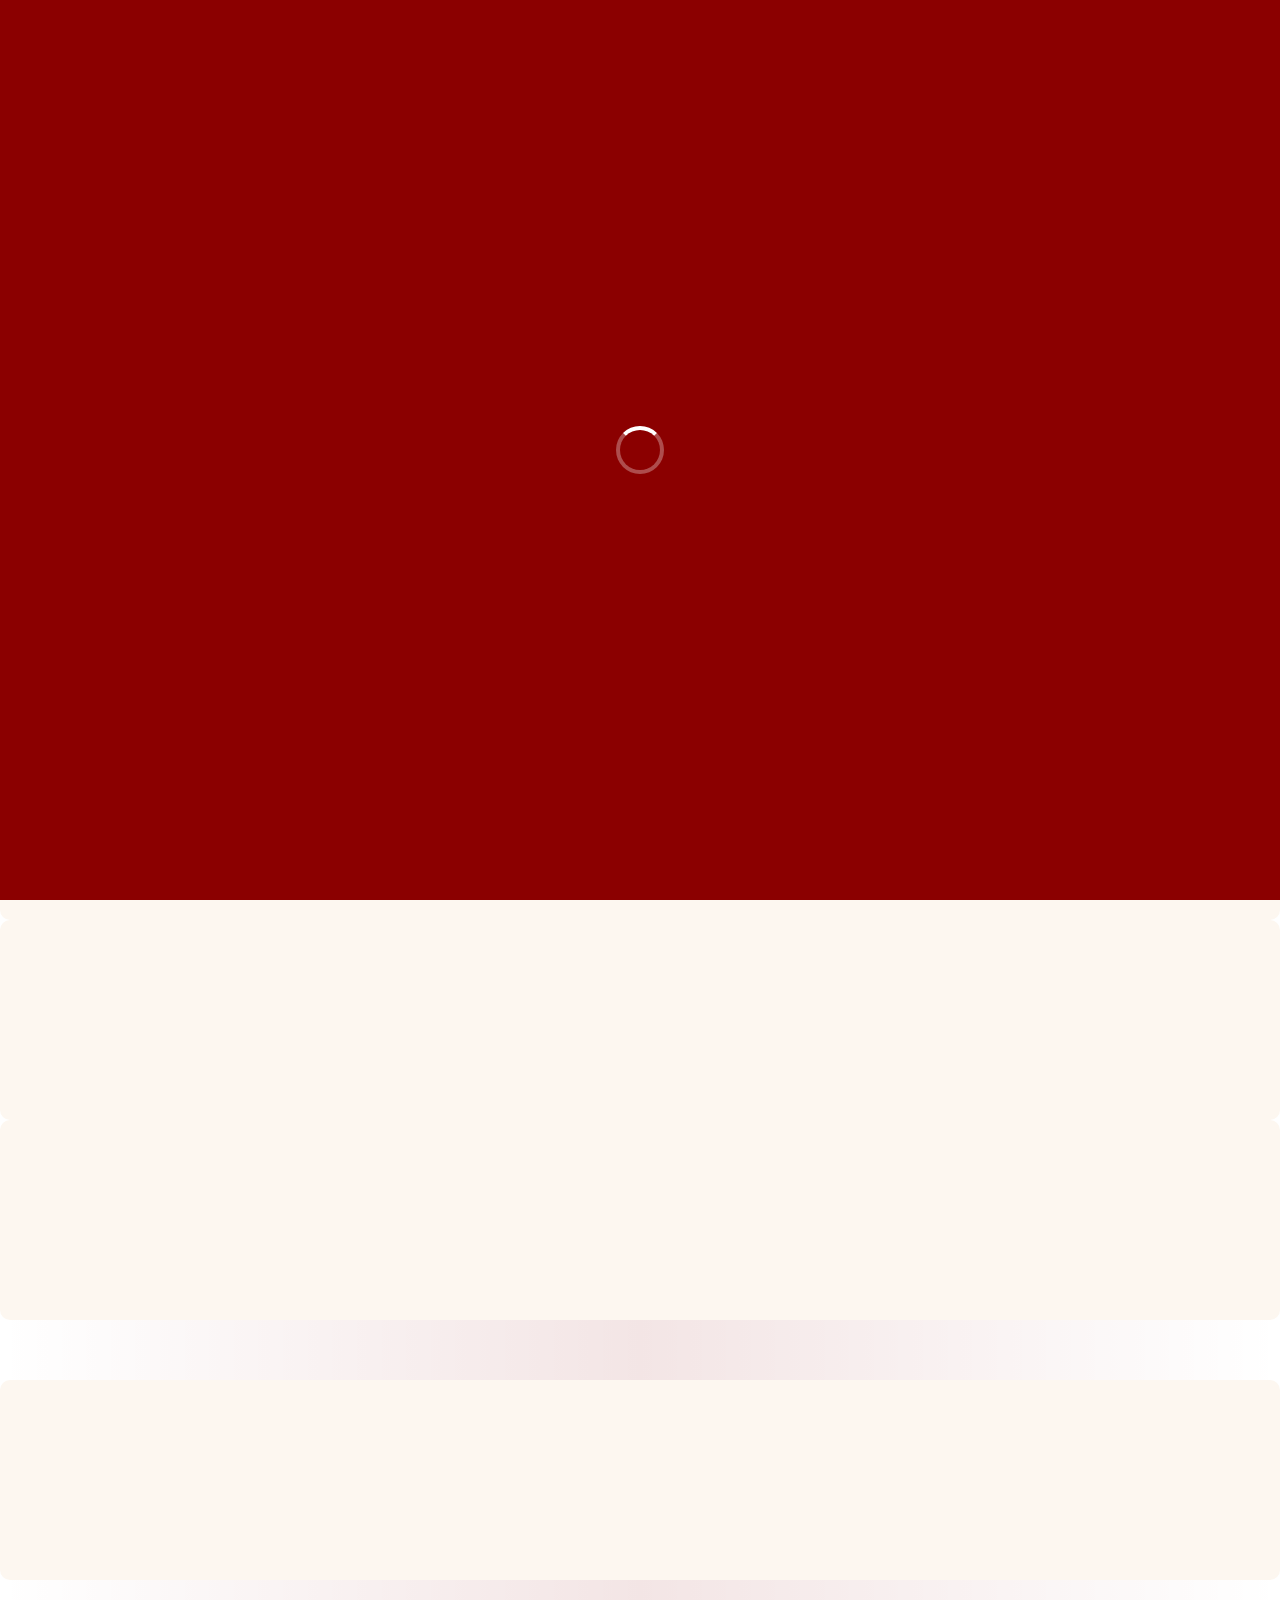
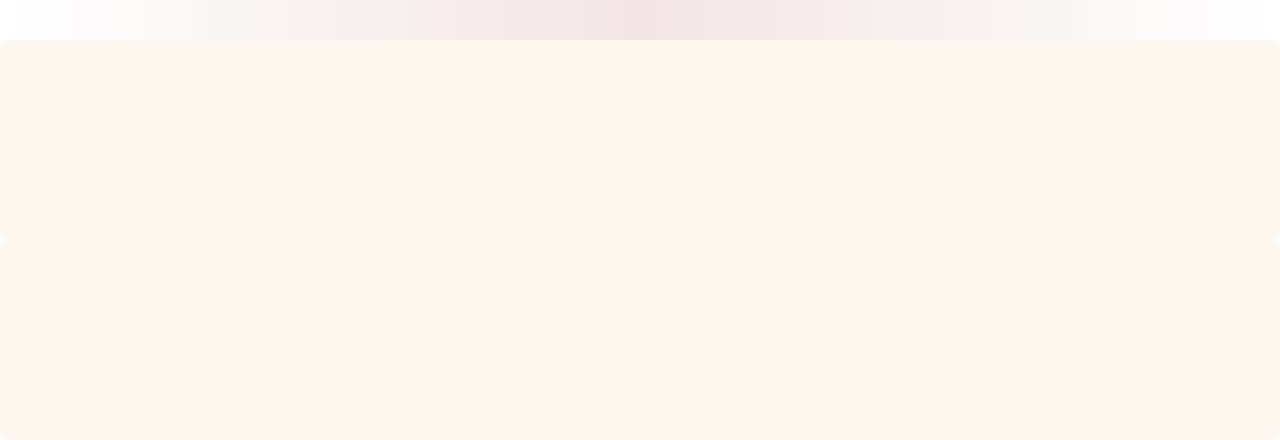
==== commit 86fc80b3: "Update index.html Clear Indexhtml" ====
--- a/index.html
+++ b/index.html
@@ -1,150 +1,138 @@
 <!DOCTYPE html>
 <html lang="id">
 <head>
-  <meta charset="UTF-8" />
-  <meta name="viewport" content="width=device-width, initial-scale=1.0" />
-  <title>Bhineka Padang Restaurant</title>
+<meta charset="UTF-8">
+<meta name="viewport" content="width=device-width, initial-scale=1.0">
+<title>Bhineka Padang Restaurant</title>
 
-  <!-- CSS Utama -->
-  <link rel="stylesheet" href="assets/css/style.css" />
+<!-- Fonts -->
+<link rel="preconnect" href="https://fonts.googleapis.com">
+<link rel="preconnect" href="https://fonts.gstatic.com" crossorigin>
+<link href="https://fonts.googleapis.com/css2?family=Playfair+Display:wght@700&display=swap" rel="stylesheet">
 
-  <!-- Bootstrap CSS -->
-  <link href="https://cdn.jsdelivr.net/npm/bootstrap@5.3.2/dist/css/bootstrap.min.css" rel="stylesheet" />
+<!-- Critical CSS -->
+<style>
+  /* =========================
+     Global Styles
+  ========================= */
+  html, body {
+    margin: 0;
+    padding: 0;
+    background: #fdf7f0;
+    color: #111;
+    font-family: "Segoe UI", Arial, sans-serif;
+    scroll-behavior: smooth;
+    overflow-x: hidden;
+  }
 
-  <!-- Bootstrap Icons -->
-  <link href="https://cdn.jsdelivr.net/npm/bootstrap-icons@1.11.1/font/bootstrap-icons.css" rel="stylesheet" />
+  /* Skeleton Placeholder */
+  .skeleton {
+    background: #fdf7f0; /* samakan dengan body */
+    border-radius: 10px;
+    min-height: 200px;
+  }
 
-  <!-- AOS CSS -->
-  <link href="https://cdn.jsdelivr.net/npm/aos@2.3.4/dist/aos.css" rel="stylesheet" />
+  /* Divider antar section */
+  .divider {
+    height: 60px;
+    background: linear-gradient(to right, transparent, rgba(139,0,0,0.1), transparent);
+  }
+
+  /* Preloader */
+  #preloader {
+    position: fixed;
+    inset: 0;
+    background: #8b0000;
+    display: flex;
+    justify-content: center;
+    align-items: center;
+    z-index: 9999;
+  }
+  .spinner {
+    width: 48px;
+    height: 48px;
+    border: 4px solid rgba(255,255,255,0.3);
+    border-top-color: #fff;
+    border-radius: 50%;
+    animation: spin 1s linear infinite;
+  }
+  @keyframes spin { to { transform: rotate(360deg); } }
+
+  /* Floating WhatsApp Button */
+  .wa-floating {
+    position: fixed;
+    bottom: 20px;
+    right: 20px;
+    background: #25D366;
+    color: #fff;
+    border-radius: 50%;
+    width: 60px;
+    height: 60px;
+    display: flex;
+    justify-content: center;
+    align-items: center;
+    font-size: 28px;
+    z-index: 1000;
+    transition: transform 0.3s ease, opacity 0.3s ease;
+    transform: scale(0);
+    opacity: 0;
+  }
+  .wa-floating.show {
+    transform: scale(1);
+    opacity: 1;
+  }
+
+  @media (max-width: 576px) {
+    .wa-floating {
+      width: 48px;
+      height: 48px;
+      font-size: 24px;
+      bottom: 15px;
+      right: 15px;
+    }
+  }
+</style>
+
+<!-- CSS Utama -->
+<link rel="stylesheet" href="assets/css/style.css" />
+
+<!-- Bootstrap CSS -->
+<link href="https://cdn.jsdelivr.net/npm/bootstrap@5.3.2/dist/css/bootstrap.min.css" rel="stylesheet" />
+
+<!-- Bootstrap Icons -->
+<link href="https://cdn.jsdelivr.net/npm/bootstrap-icons@1.11.1/font/bootstrap-icons.css" rel="stylesheet" />
+
+<!-- AOS CSS -->
+<link href="https://cdn.jsdelivr.net/npm/aos@2.3.4/dist/aos.css" rel="stylesheet" />
 </head>
 <body>
 
-  <!-- Navbar -->
-  <div id="navbar-container"></div>
+<!-- Preloader -->
+<div id="preloader"><div class="spinner"></div></div>
 
-  <!-- Hero Section -->
-  <div id="hero-container"></div>
+<!-- Containers Komponen -->
+<div id="navbar-container" class="skeleton"></div>
+<div id="hero-container" class="skeleton"></div>
+<div class="divider"></div>
+<div id="menu-container" class="skeleton"></div>
+<div class="divider"></div>
+<div id="testimoni-container" class="skeleton"></div>
+<div id="statistik-container" class="skeleton"></div>
+<div id="about-container" class="skeleton"></div>
+<div class="divider"></div>
+<div id="contact-container" class="skeleton"></div>
+<div class="divider"></div>
+<div id="partners-container" class="skeleton"></div>
+<div id="footer-container" class="skeleton"></div>
 
-  <div class="divider"></div>
+<!-- WhatsApp -->
+<a href="https://wa.me/6281292059125" class="wa-floating" target="_blank" aria-label="WhatsApp Chat" id="waButton">
+  <i class="bi bi-whatsapp"></i>
+</a>
 
-  <!-- Menu Section -->
-  <div id="menu-container"></div>
-
-  <div class="divider"></div>
-
-  <!-- Testimoni -->
-  <div id="testimoni-container"></div>
-
-  <!-- Statistik & Kepuasan Pelanggan -->
-  <section class="py-5" style="background-color:#8B0000; color:white;" id="statistik">
-    <div class="container text-center">
-      
-      <!-- Testimoni -->
-      <div data-aos="fade-up" class="mb-5">
-        <i class="bi bi-quote display-1 text-warning"></i>
-        <p class="fs-4 fst-italic mt-3" style="max-width:700px; margin:auto;">
-          "Rasa masakan Minang yang autentik tidak hanya memanjakan lidah, 
-          tapi juga membawa pulang kenangan kampung halaman di setiap suapan."
-        </p>
-        <div class="d-flex align-items-center justify-content-center mt-4">
-          <img src="assets/img/siswa.png" alt="Foto Pelanggan" class="rounded-circle me-3 border border-3 border-warning shadow" width="70" height="70" />
-          <div class="text-start">
-            <h5 class="mb-0 fw-bold">Rafael Abimanyu</h5>
-            <small class="text-light opacity-75">Owner Restaurant</small>
-          </div>
-        </div>
-      </div>
-
-      <!-- Statistik -->
-      <div class="row g-4 mt-5">
-        <div class="col-md-3" data-aos="fade-up" data-aos-delay="100">
-          <div class="stat-box p-4 bg-white text-dark rounded-4 shadow-lg h-100">
-            <i class="bi bi-egg-fried display-5 text-warning mb-3"></i>
-            <h2 class="fw-bold display-6">5K+</h2>
-            <p class="mb-0 text-muted">Porsi Rendang Terjual</p>
-          </div>
-        </div>
-
-        <div class="col-md-3" data-aos="fade-up" data-aos-delay="200">
-          <div class="stat-box p-4 rounded-4 shadow-lg h-100" style="background-color:#8B0000; color:white; border:2px solid white;">
-            <i class="bi bi-people-fill display-5 text-warning mb-3"></i>
-            <h2 class="fw-bold display-6">1.5K+</h2>
-            <p class="mb-0">Pelanggan Setia Bulanan</p>
-          </div>
-        </div>
-
-        <div class="col-md-3" data-aos="fade-up" data-aos-delay="300">
-          <div class="stat-box p-4 bg-white text-dark rounded-4 shadow-lg h-100">
-            <i class="bi bi-calendar-event display-5 text-warning mb-3"></i>
-            <h2 class="fw-bold display-6">120+</h2>
-            <p class="mb-0 text-muted">Acara Catering Berhasil</p>
-          </div>
-        </div>
-
-        <div class="col-md-3" data-aos="fade-up" data-aos-delay="400">
-          <div class="stat-box p-4 bg-white text-dark rounded-4 shadow-lg h-100">
-            <i class="bi bi-emoji-smile-fill display-5 text-warning mb-3"></i>
-            <h2 class="fw-bold display-6">98%</h2>
-            <p class="mb-0 text-muted">Tingkat Kepuasan Pelanggan</p>
-          </div>
-        </div>
-      </div>
-
-    </div>
-  </section>
-
-  <!-- About Section -->
-  <section class="py-5 bg-light" id="about">
-    <div class="container">
-      <div class="row align-items-center g-5">
-        <div class="col-lg-6 text-center" data-aos="fade-up">
-          <img src="assets/img/about/restoran.png" alt="Chef Masakan Padang" class="img-fluid rounded shadow-lg" loading="lazy" />
-        </div>
-        <div class="col-lg-6" data-aos="fade-up" data-aos-delay="200">
-          <h2 class="section-title fw-bold mb-3" style="color: #8b0000;">Tentang Kami</h2>
-          <p class="fs-5">Kami adalah UMKM Masakan Padang yang telah melayani pelanggan sejak 2005. Mengutamakan cita rasa, kualitas bahan, dan pelayanan terbaik untuk semua pelanggan.</p>
-          <p class="fs-5 mb-4">Semua masakan kami dibuat dengan resep turun-temurun dan bahan segar pilihan.</p>
-          <a href="#menu" class="btn btn-lg text-white" style="background-color: #8b0000;">Lihat Menu</a>
-        </div>
-      </div>
-
-      <!-- Tim Kami -->
-      <div class="text-center my-5">
-        <h3 class="fw-bold" style="font-family: 'Playfair Display', serif; color: #8b0000;">Tim Kami</h3>
-        <p class="text-muted">Tim profesional kami yang selalu siap memberikan pelayanan terbaik</p>
-      </div>
-      <section id="team-container"></section>
-    </div>
-  </section>
-
-  <div class="divider"></div>
-
-  <!-- Contact Section -->
-  <section class="py-5" id="contact">
-    <div class="container text-center">
-      <h2 class="section-title" data-aos="fade-up">Hubungi Kami</h2>
-      <p data-aos="fade-up" data-aos-delay="200">Pesan atau tanya-tanya seputar menu kami</p>
-      <a href="https://wa.me/6281292059125" class="btn btn-success btn-lg" target="_blank" data-aos="zoom-in">
-        <i class="bi bi-whatsapp"></i> Chat via WhatsApp
-      </a>
-    </div>
-  </section>
-
-  <div class="divider"></div>
-
-  <div id="partners-container"></div>
-
-  <!-- Footer -->
-  <div id="footer-container"></div>
-
-  <!-- Floating WhatsApp -->
-  <a href="https://wa.me/6281292059125" class="wa-floating" target="_blank" aria-label="WhatsApp Chat" id="waButton">
-    <i class="bi bi-whatsapp"></i>
-  </a>
-
-  <!-- Script -->
-  <script src="https://cdn.jsdelivr.net/npm/bootstrap@5.3.2/dist/js/bootstrap.bundle.min.js"></script>
-  <script src="https://cdn.jsdelivr.net/npm/aos@2.3.4/dist/aos.js"></script>
-  <script src="assets/js/script.js"></script>
+<!-- Scripts -->
+<script src="https://cdn.jsdelivr.net/npm/bootstrap@5.3.2/dist/js/bootstrap.bundle.min.js" defer></script>
+<script src="https://cdn.jsdelivr.net/npm/aos@2.3.4/dist/aos.js" defer></script>
+<script src="assets/js/script.js"></script>
 </body>
 </html>
--- a/assets/css/style.css
+++ b/assets/css/style.css
@@ -26,84 +26,56 @@
   color: #ffd700 !important;
 }
 
-/* Glass effect modern */
+/* Navbar Glass Effect */
 .glass-navbar {
   background: rgba(139, 0, 0, 0.8);
   backdrop-filter: blur(8px);
   -webkit-backdrop-filter: blur(8px);
-  padding: 0.6rem 0;
-  transition: background 0.3s ease-in-out, padding 0.3s;
-}
-
-/* Brand styling */
+  transition: background 0.3s ease-in-out;
+}
+
+/* Brand & Link Styling */
 .glass-navbar .navbar-brand {
   font-size: 1.3rem;
   letter-spacing: 0.5px;
-  color: #fff;
-}
-
-.glass-navbar .navbar-brand:hover {
-  color: #ffd700;
-}
-
-/* Link styling */
+}
+
 .glass-navbar .nav-link {
   color: #fff !important;
   font-weight: 500;
   position: relative;
   transition: all 0.3s ease;
-  padding: 0.5rem 1rem;
 }
 
 .glass-navbar .nav-link:hover {
   color: #ffd700 !important;
 }
 
-/* Hover underline */
+/* Underline Hover Effect */
 .glass-navbar .nav-link::after {
   content: "";
   position: absolute;
-  left: 50%;
-  bottom: 0;
-  transform: translateX(-50%);
+  left: 0;
+  bottom: 3px;
   width: 0%;
   height: 2px;
   background: #ffd700;
-  transition: width 0.3s ease;
+  transition: width 0.3s ease-in-out;
 }
 
 .glass-navbar .nav-link:hover::after {
-  width: 50%;
-}
-
-/* Reservasi Button */
+  width: 100%;
+}
+
+/* Button Reservasi */
 .glass-navbar .btn-warning {
-  border: none;
   color: #000;
-  transition: transform 0.2s ease, background 0.3s ease;
+  border-radius: 20px;
+  padding: 6px 14px;
 }
 
 .glass-navbar .btn-warning:hover {
   background-color: #ffcc00;
-  transform: scale(1.05);
-}
-
-/* Responsiveness - Mobile menu animation */
-@media (max-width: 991px) {
-  .navbar-collapse {
-    background: rgba(139, 0, 0, 0.95);
-    padding: 1rem 0;
-    border-radius: 0 0 12px 12px;
-    animation: fadeDown 0.3s ease forwards;
-  }
-  .nav-item {
-    margin: 0.3rem 0;
-  }
-}
-
-@keyframes fadeDown {
-  from {opacity: 0; transform: translateY(-10px);}
-  to {opacity: 1; transform: translateY(0);}
 }
 
 /* =========================
@@ -121,14 +93,6 @@
   0%   { transform: translateY(0); }
   50%  { transform: translateY(-15px); }
   100% { transform: translateY(0); }
-}
-
-/* =========================
-   Section Title
-========================= */
-.section-title {
-  font-weight: 700;
-  margin-bottom: 20px;
 }
 
 /* =========================
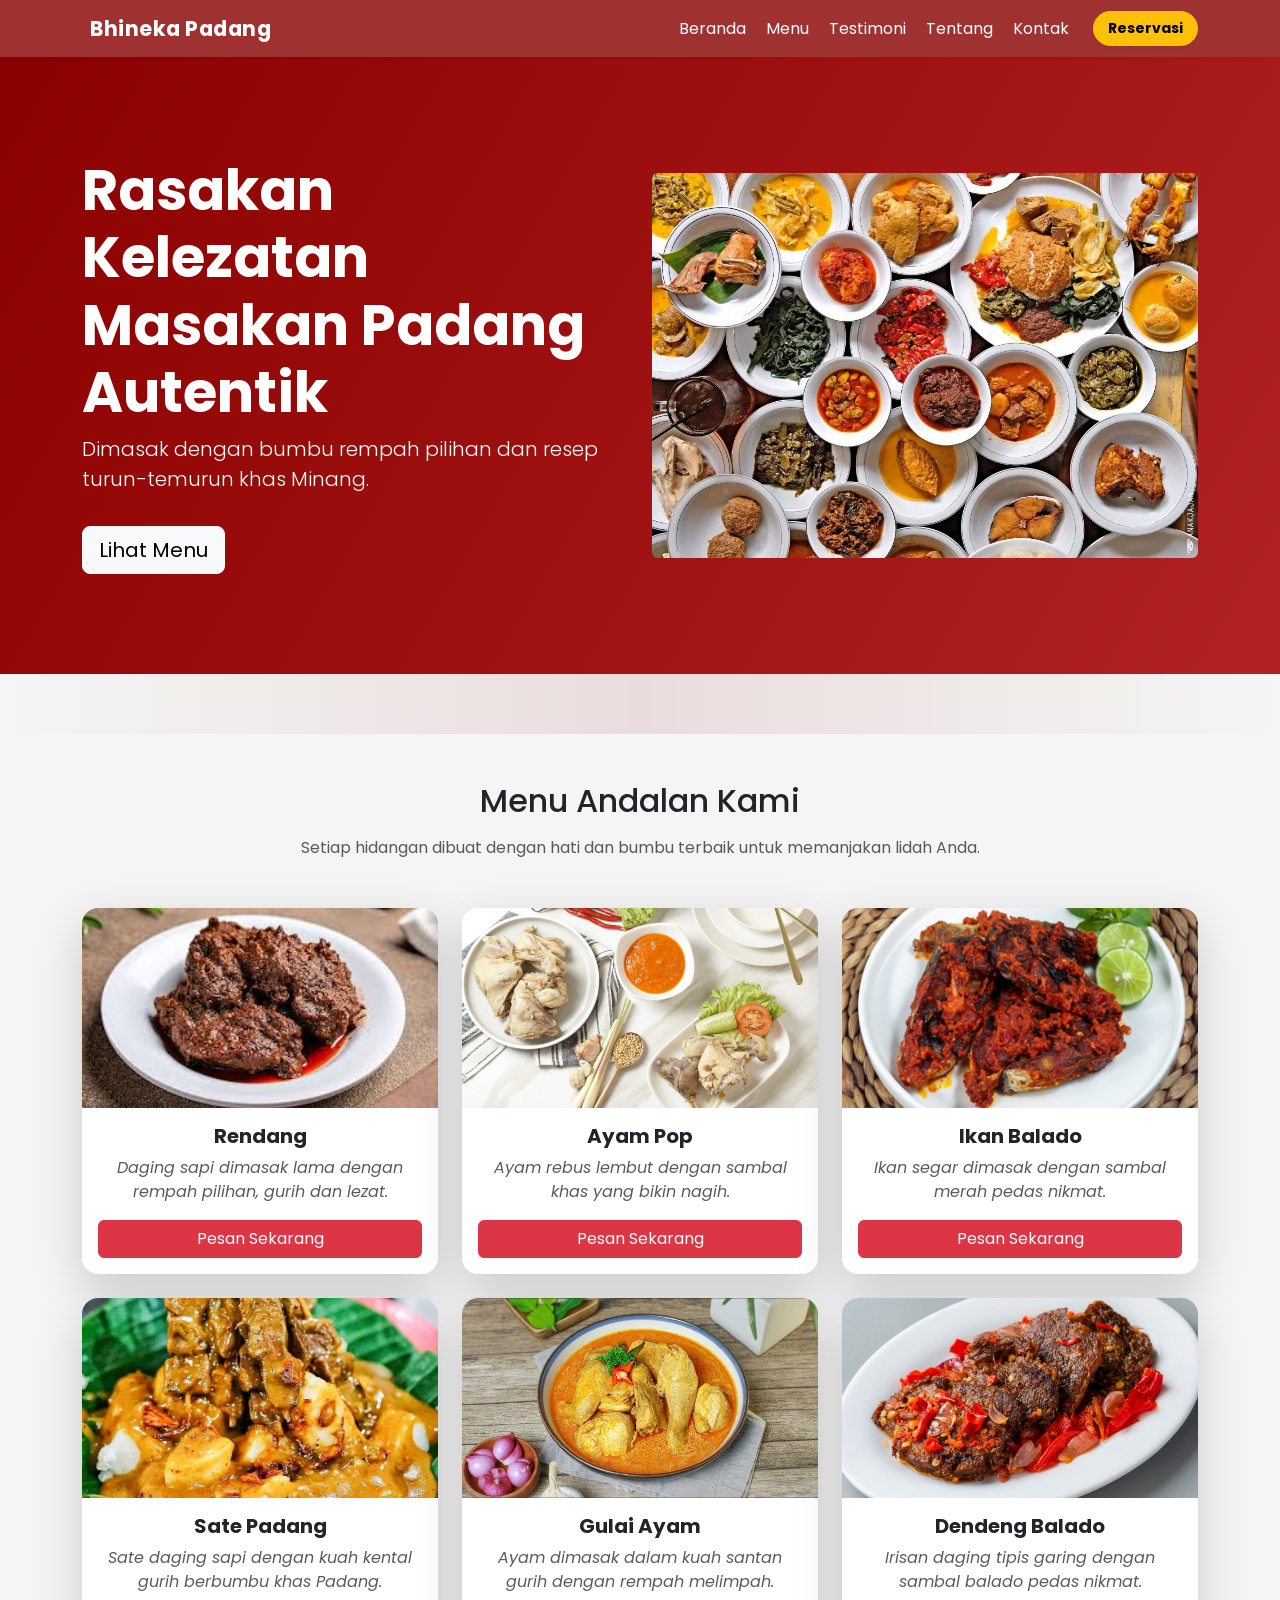
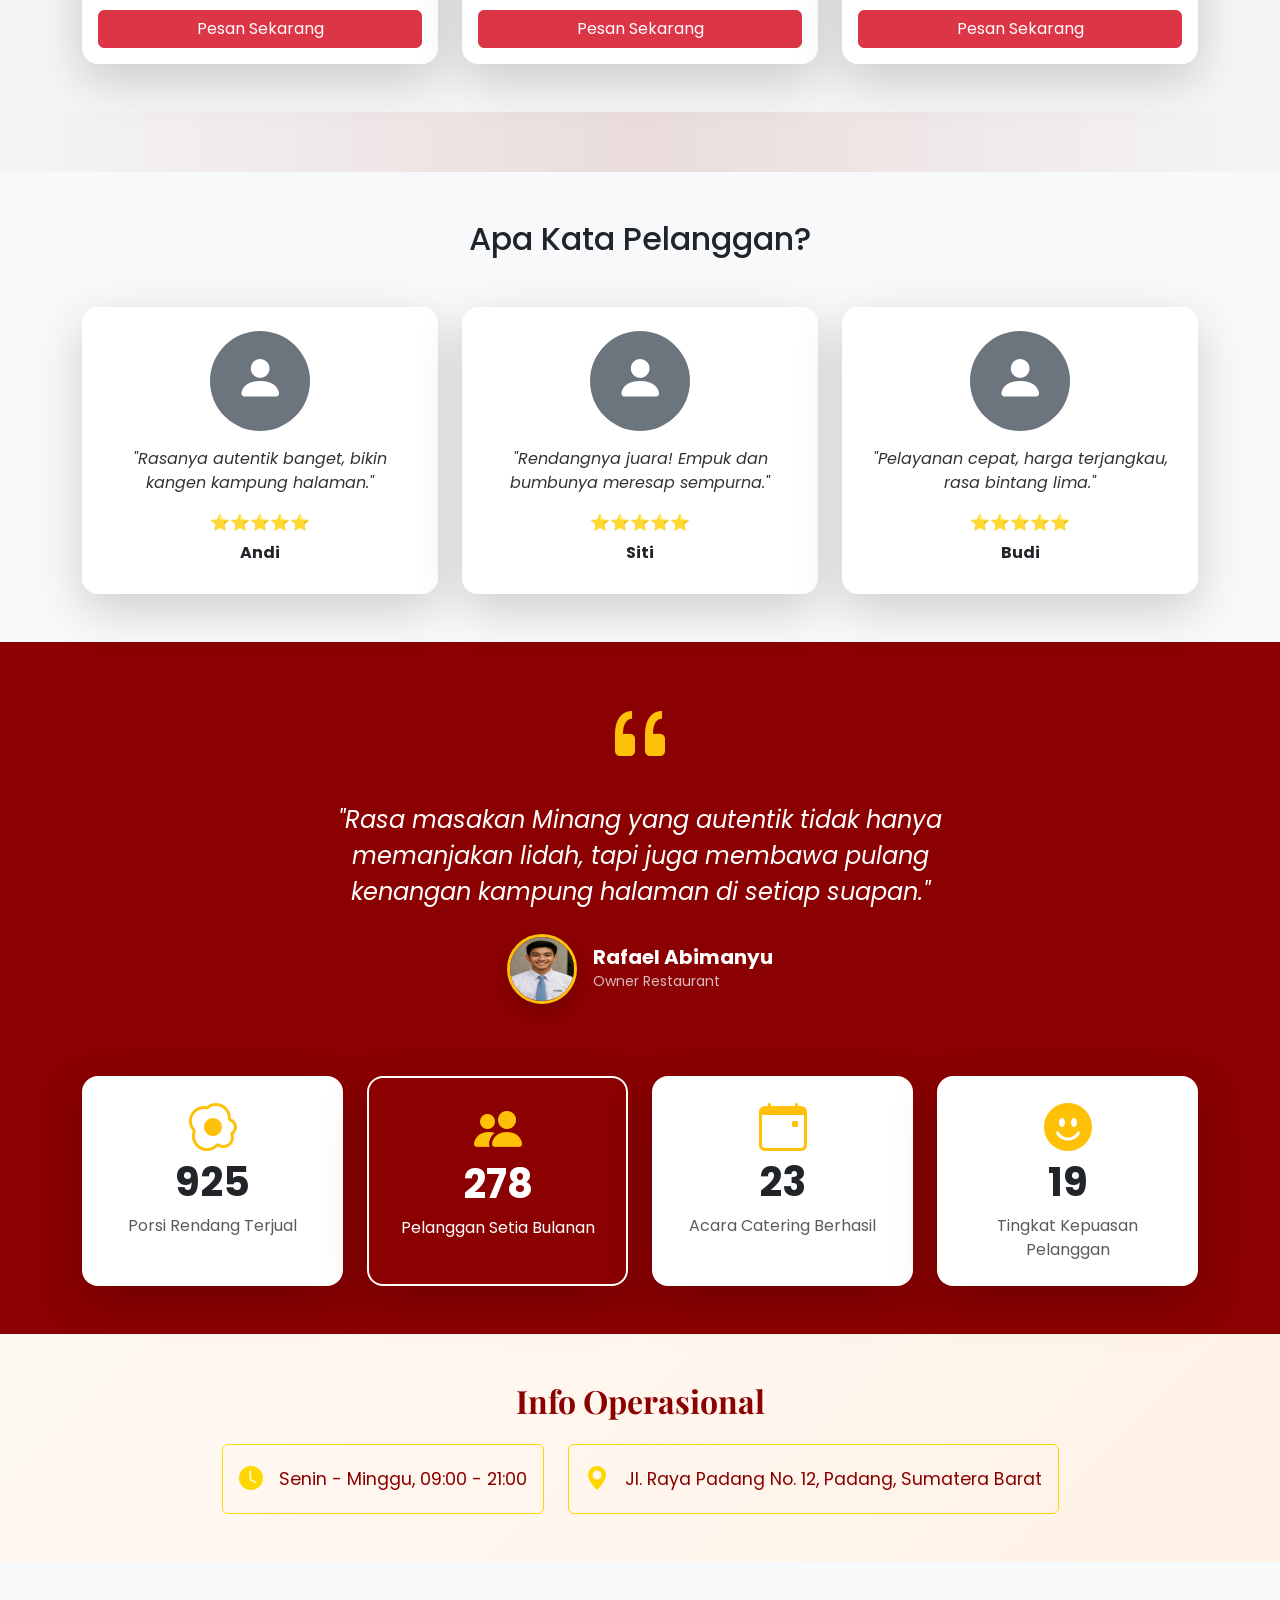
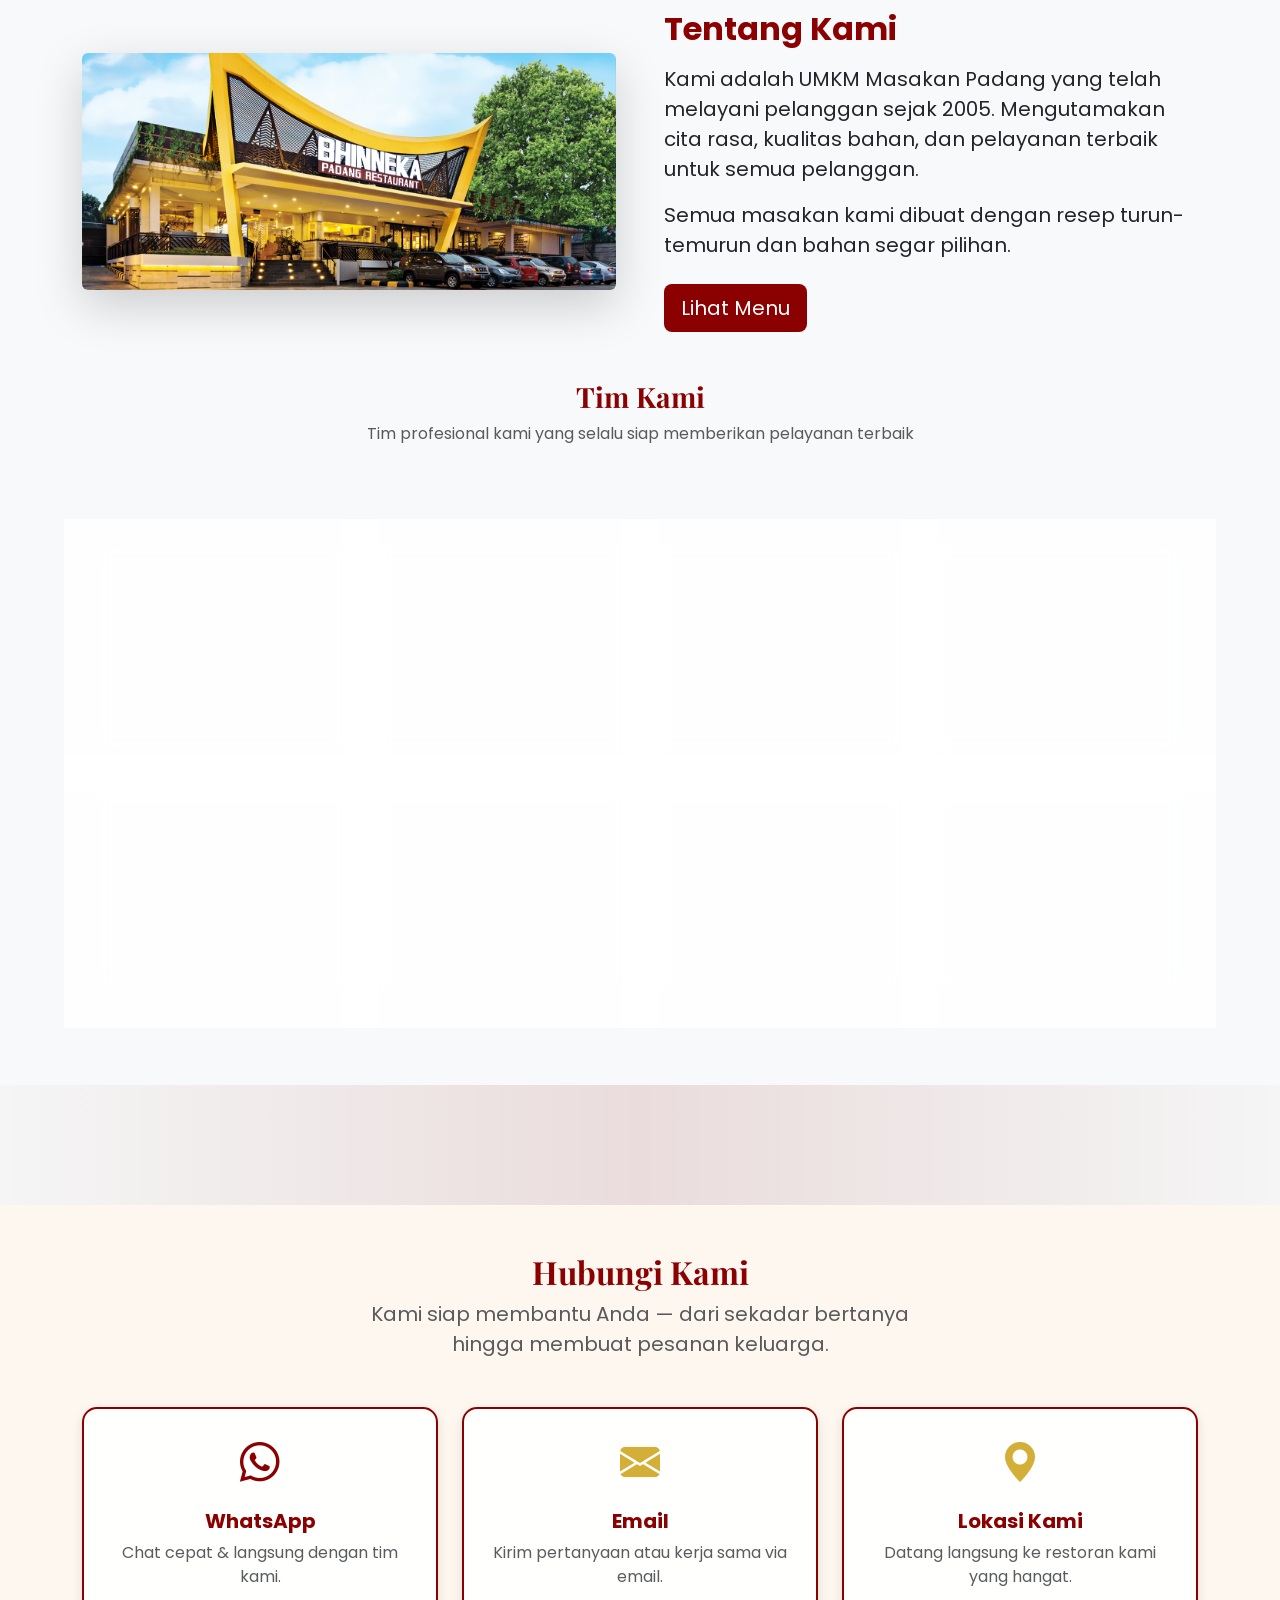
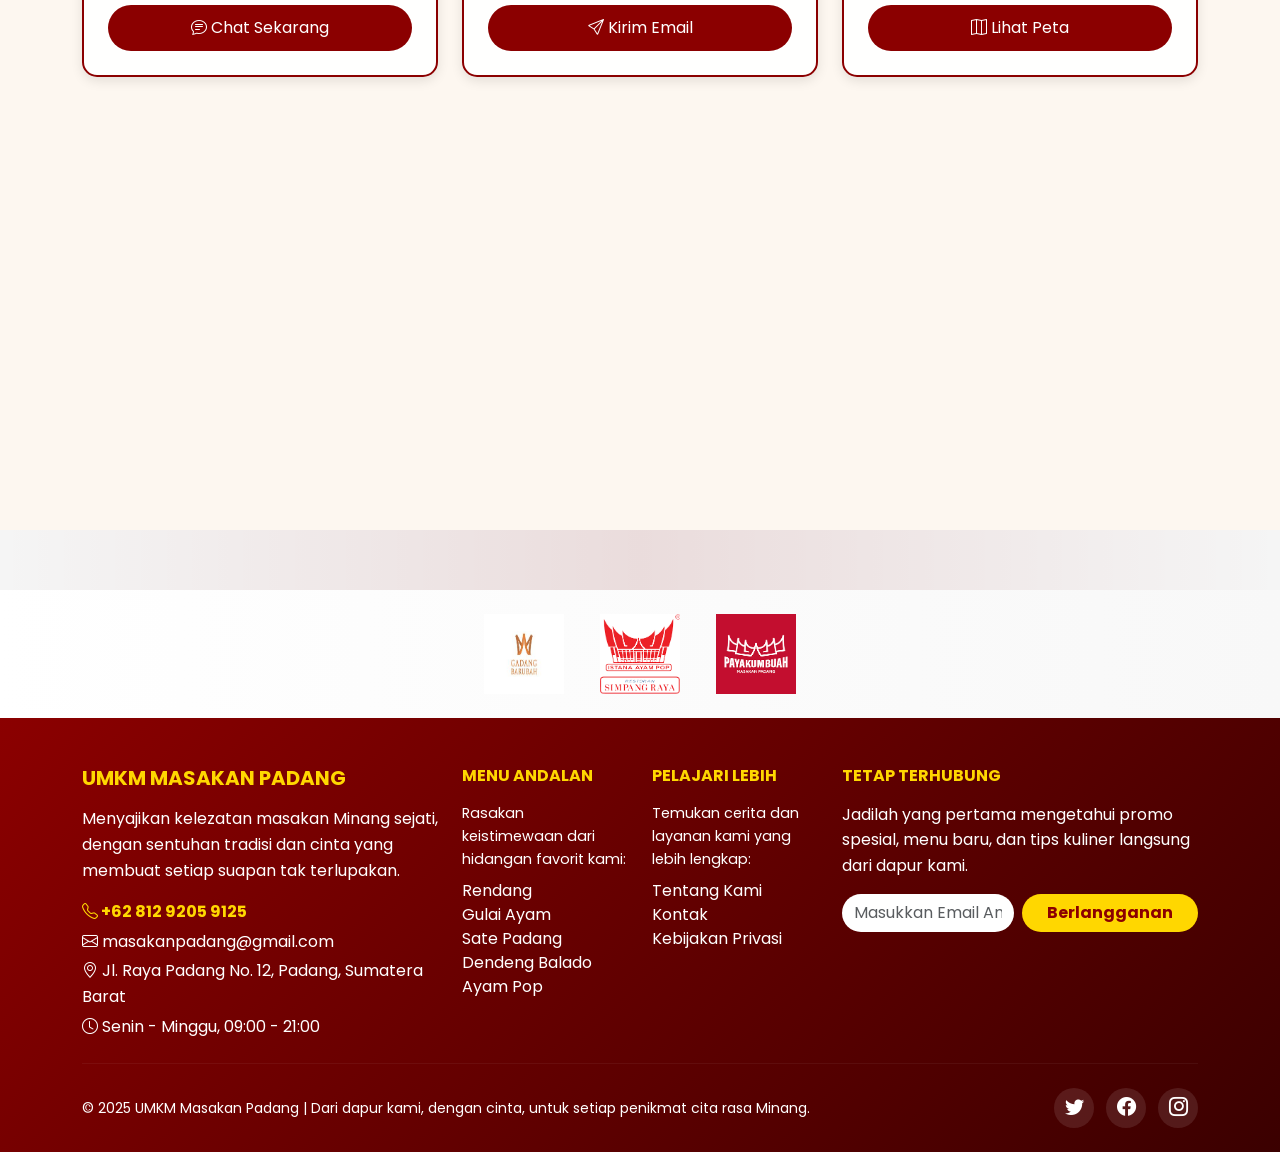
==== commit 70c48a33: "Update index.html update indexhtml blocking 5" ====
--- a/index.html
+++ b/index.html
@@ -120,6 +120,8 @@
 <div id="statistik-container" class="skeleton"></div>
 <div id="about-container" class="skeleton"></div>
 <div class="divider"></div>
+<div id="service-container"></div>
+<div class="divider"></div>
 <div id="contact-container" class="skeleton"></div>
 <div class="divider"></div>
 <div id="partners-container" class="skeleton"></div>
--- a/assets/css/style.css
+++ b/assets/css/style.css
@@ -9,13 +9,21 @@
 body {
   font-family: "Segoe UI", Tahoma, Geneva, Verdana, sans-serif;
   background-color: #fafafa;
-}
+  color: #111;
+  margin: 0;
+  padding: 0;
+}
+
+/* Utility */
+.text-center { text-align: center; }
+.mb-0 { margin-bottom: 0; }
 
 /* =========================
    Navbar
 ========================= */
 .navbar {
   background-color: #8b0000;
+  padding: 0.5rem 1rem;
 }
 .navbar-brand,
 .nav-link {
@@ -26,29 +34,23 @@
   color: #ffd700 !important;
 }
 
-/* Navbar Glass Effect */
+/* Glass Effect Navbar */
 .glass-navbar {
-  background: rgba(139, 0, 0, 0.8);
+  background: rgba(139,0,0,0.8);
   backdrop-filter: blur(8px);
   -webkit-backdrop-filter: blur(8px);
   transition: background 0.3s ease-in-out;
 }
-
-/* Brand & Link Styling */
 .glass-navbar .navbar-brand {
   font-size: 1.3rem;
   letter-spacing: 0.5px;
 }
-
 .glass-navbar .nav-link {
-  color: #fff !important;
-  font-weight: 500;
   position: relative;
   transition: all 0.3s ease;
 }
-
-.glass-navbar .nav-link:hover {
-  color: #ffd700 !important;
+.glass-navbar .nav-link:hover::after {
+  width: 100%;
 }
 
 /* Underline Hover Effect */
@@ -63,17 +65,13 @@
   transition: width 0.3s ease-in-out;
 }
 
-.glass-navbar .nav-link:hover::after {
-  width: 100%;
-}
-
 /* Button Reservasi */
 .glass-navbar .btn-warning {
   color: #000;
   border-radius: 20px;
   padding: 6px 14px;
-}
-
+  transition: all 0.3s ease;
+}
 .glass-navbar .btn-warning:hover {
   background-color: #ffcc00;
 }
@@ -85,6 +83,9 @@
   padding: 100px 0;
   background: linear-gradient(120deg, #8b0000, #b22222);
   color: white;
+  position: relative;
+  overflow: hidden;
+  text-align: center;
 }
 .hero img {
   animation: float 4s ease-in-out infinite;
@@ -96,15 +97,18 @@
 }
 
 /* =========================
-   Menu Card
+   Menu Section
 ========================= */
 .menu-card {
+  border-radius: 10px;
+  overflow: hidden;
   transition: transform 0.3s ease, box-shadow 0.3s ease;
 }
 .menu-card img {
-  border-radius: 10px;
+  width: 100%;
+  height: 200px;
   object-fit: cover;
-  height: 200px;
+  transition: transform 0.3s ease;
 }
 .menu-card:hover {
   transform: translateY(-10px);
@@ -112,23 +116,20 @@
 }
 
 /* =========================
-   Testimoni
+   Testimoni Section
 ========================= */
 .card p {
   font-style: italic;
-}
-
-/* =========================
-   Hover Shadow Utility
-========================= */
+  color: #333;
+}
 .hover-shadow:hover {
   transform: translateY(-5px);
+  box-shadow: 0 8px 20px rgba(0,0,0,0.2) !important;
   transition: 0.3s ease-in-out;
-  box-shadow: 0 8px 20px rgba(0,0,0,0.2) !important;
-}
-
-/* =========================
-   Chef Image
+}
+
+/* =========================
+   Chef Section
 ========================= */
 .chef-img-wrapper {
   max-width: 500px;
@@ -145,53 +146,111 @@
   transform: scale(1.1);
   box-shadow: 0 8px 25px rgba(0,0,0,0.3);
 }
-
-/* Versi besar (opsional, hanya jika dibutuhkan) */
 .big-img {
   width: 110%;
   max-width: none;
   transform: scale(1.1);
   transition: transform 0.3s ease;
 }
-.big-img:hover {
-  transform: scale(1.15);
+.big-img:hover { transform: scale(1.15); }
+
+/* =========================
+   Statistik Box
+========================= */
+.stat-box {
+  transition: all 0.3s ease;
+}
+.stat-box:hover {
+  transform: translateY(-8px);
+  box-shadow: 0 10px 25px rgba(0,0,0,0.2);
 }
 
 /* =========================
    Footer
 ========================= */
+/* Link Footer */
 .footer-link {
-  color: white;
+  color: #ffffff;
   text-decoration: none;
-  transition: all 0.3s ease;
+  transition: color 0.3s ease, transform 0.3s ease;
 }
 .footer-link:hover {
   color: #FFD700;
-  padding-left: 5px;
-}
+  transform: translateX(5px);
+}
+
+/* Ikon Sosial Media */
 .social-icon {
   display: inline-flex;
   align-items: center;
   justify-content: center;
-  background-color: rgba(255,255,255,0.1);
-  width: 35px;
-  height: 35px;
+  background-color: rgba(255, 255, 255, 0.1);
+  width: 40px;
+  height: 40px;
   border-radius: 50%;
   margin-left: 8px;
-  color: white;
+  color: #ffffff;
+  font-size: 1.2rem;
   transition: all 0.3s ease;
 }
 .social-icon:hover {
   background-color: #FFD700;
   color: #8b0000;
-}
+  transform: scale(1.2);
+}
+
+/* Tombol Newsletter */
+footer .btn {
+  transition: all 0.3s ease;
+}
+footer .btn:hover {
+  background-color: #ffffff;
+  color: #8b0000;
+  transform: scale(1.05);
+}
+
+/* Footer Text */
+footer p, footer small {
+  line-height: 1.6;
+  color: #ffffff;
+  margin-bottom: 0.5rem;
+}
+
+/* Footer Headings */
+footer h5, footer h6 {
+  color: #FFD700;
+}
+
+/* Footer Container & Layout */
+footer {
+  background: linear-gradient(135deg,#8b0000,#3b0000);
+  padding-top: 3rem;
+  padding-bottom: 2rem;
+}
+footer hr {
+  border-color: rgba(255, 255, 255, 0.2);
+  margin: 2rem 0;
+}
+
+/* Responsive Adjustments */
+@media (max-width: 768px) {
+  .social-icon {
+    margin-left: 4px;
+    width: 35px;
+    height: 35px;
+  }
+  footer .btn {
+    padding: 0.4rem 1.5rem;
+  }
+}
+
 
 /* =========================
    Section Divider
 ========================= */
 .divider {
   height: 60px;
-  background: linear-gradient(to right, transparent, rgba(139, 0, 0, 0.1), transparent);
+  background: linear-gradient(to right, transparent, rgba(139,0,0,0.1), transparent);
 }
 
 /* =========================
@@ -225,8 +284,6 @@
   opacity: 1;
   transform: translateY(0);
 }
-
-/* Responsive untuk WA Button */
 @media (max-width: 576px) {
   .wa-floating {
     width: 48px;
@@ -236,14 +293,3 @@
     right: 15px;
   }
 }
-
-/* =========================
-   Statistik Box
-========================= */
-.stat-box {
-  transition: all 0.3s ease;
-}
-.stat-box:hover {
-  transform: translateY(-8px);
-  box-shadow: 0 10px 25px rgba(0,0,0,0.2);
-}
